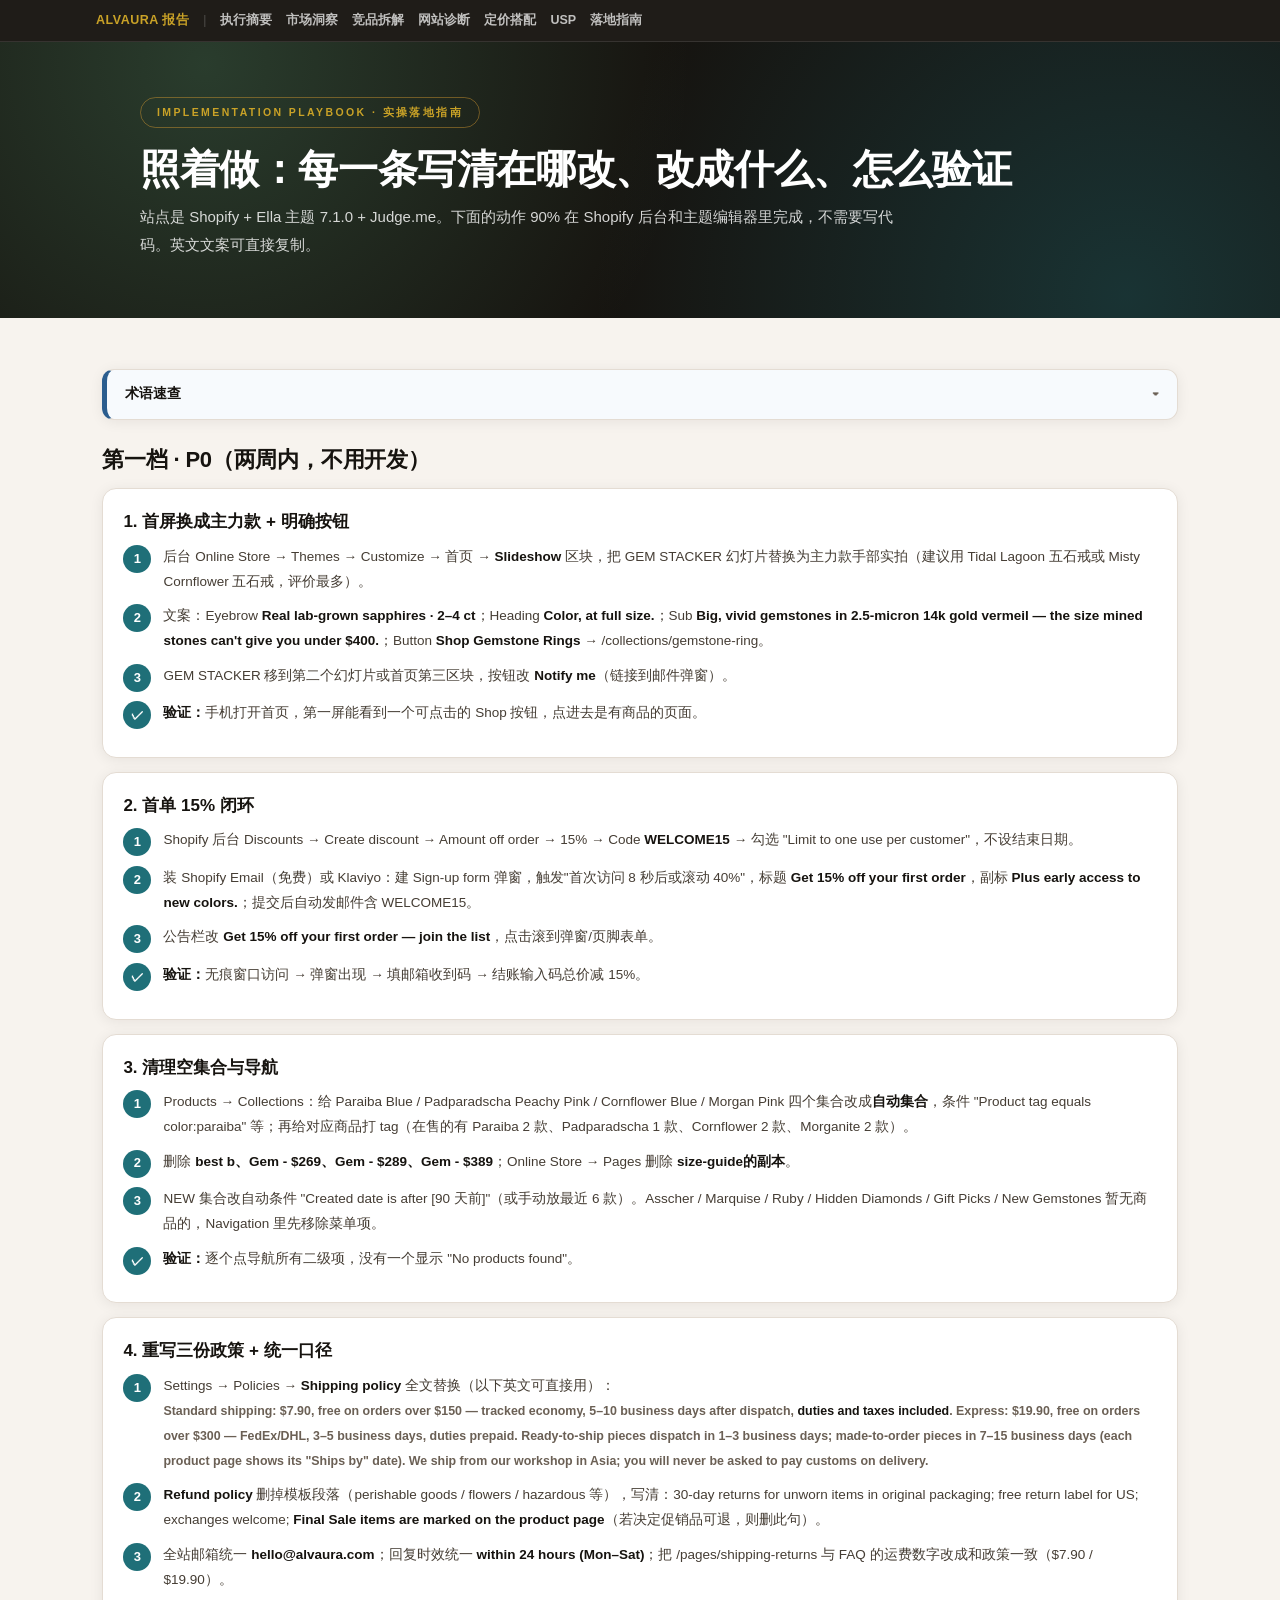
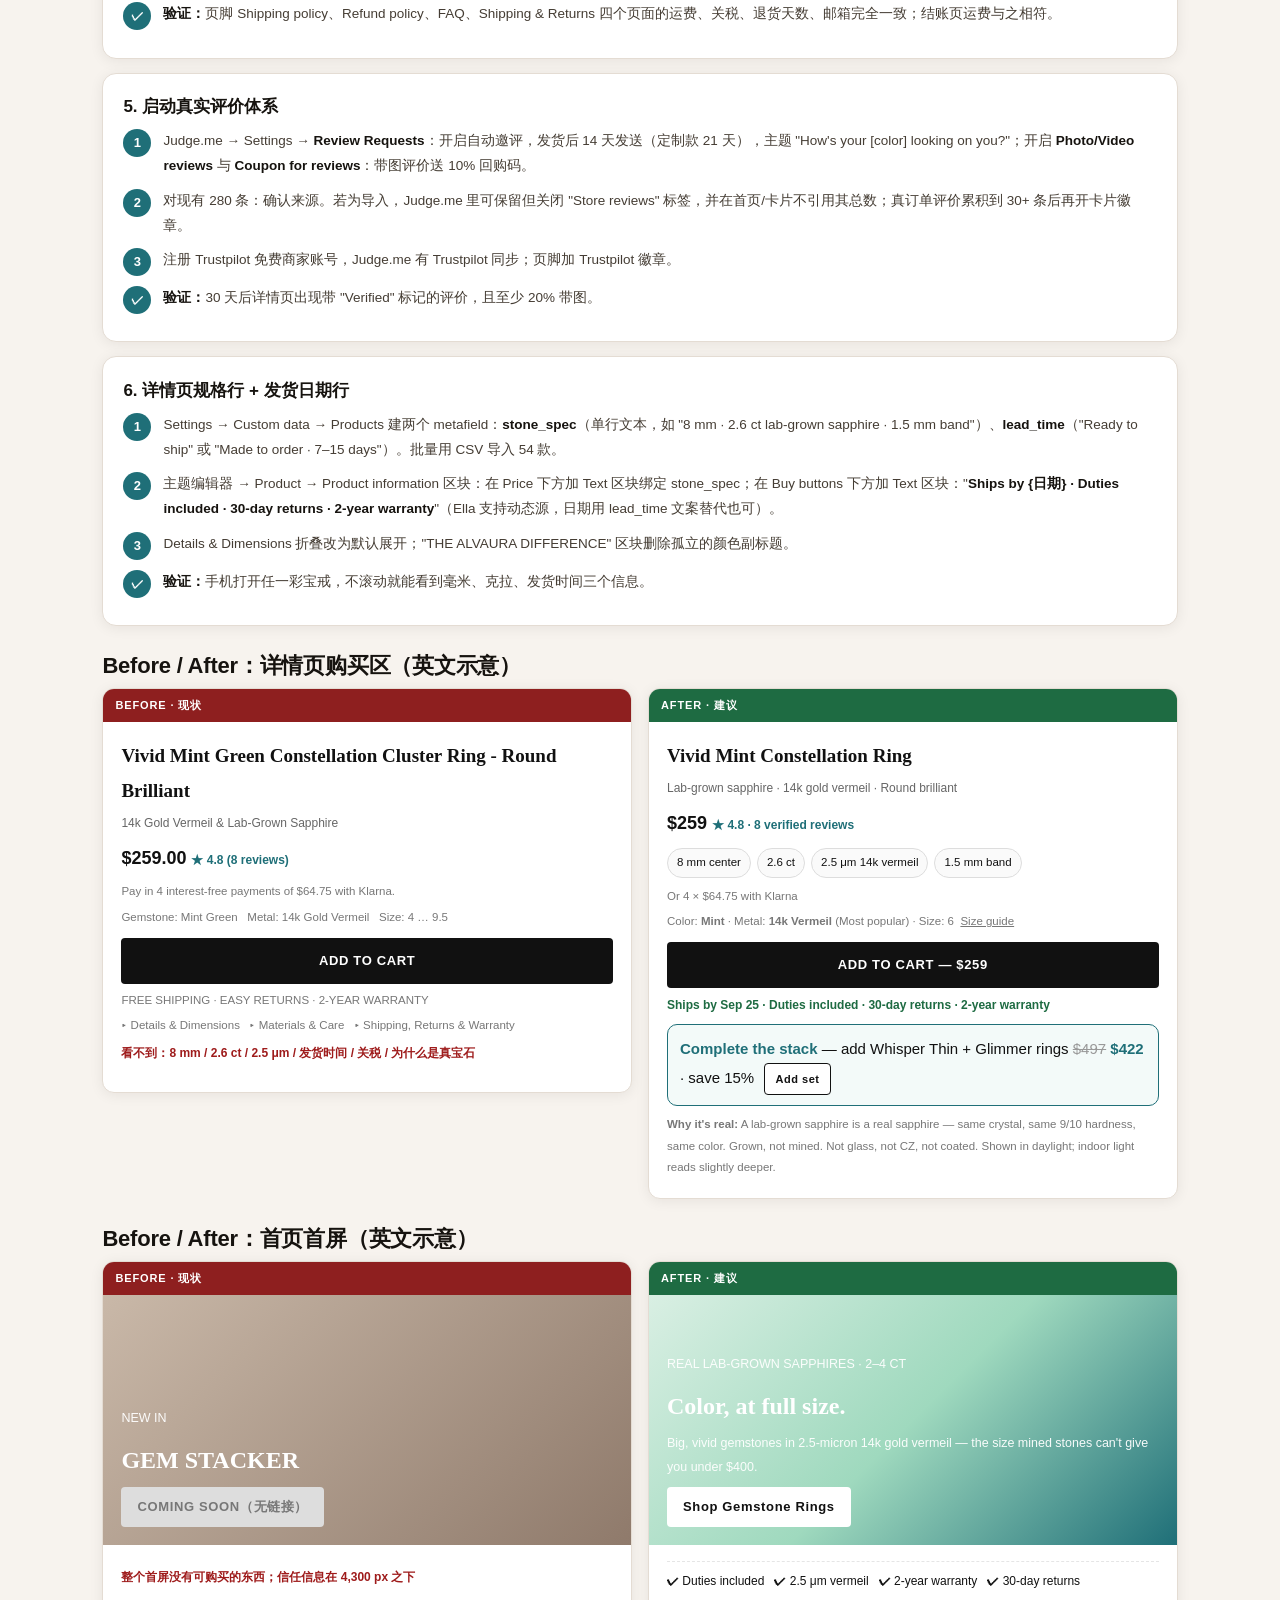
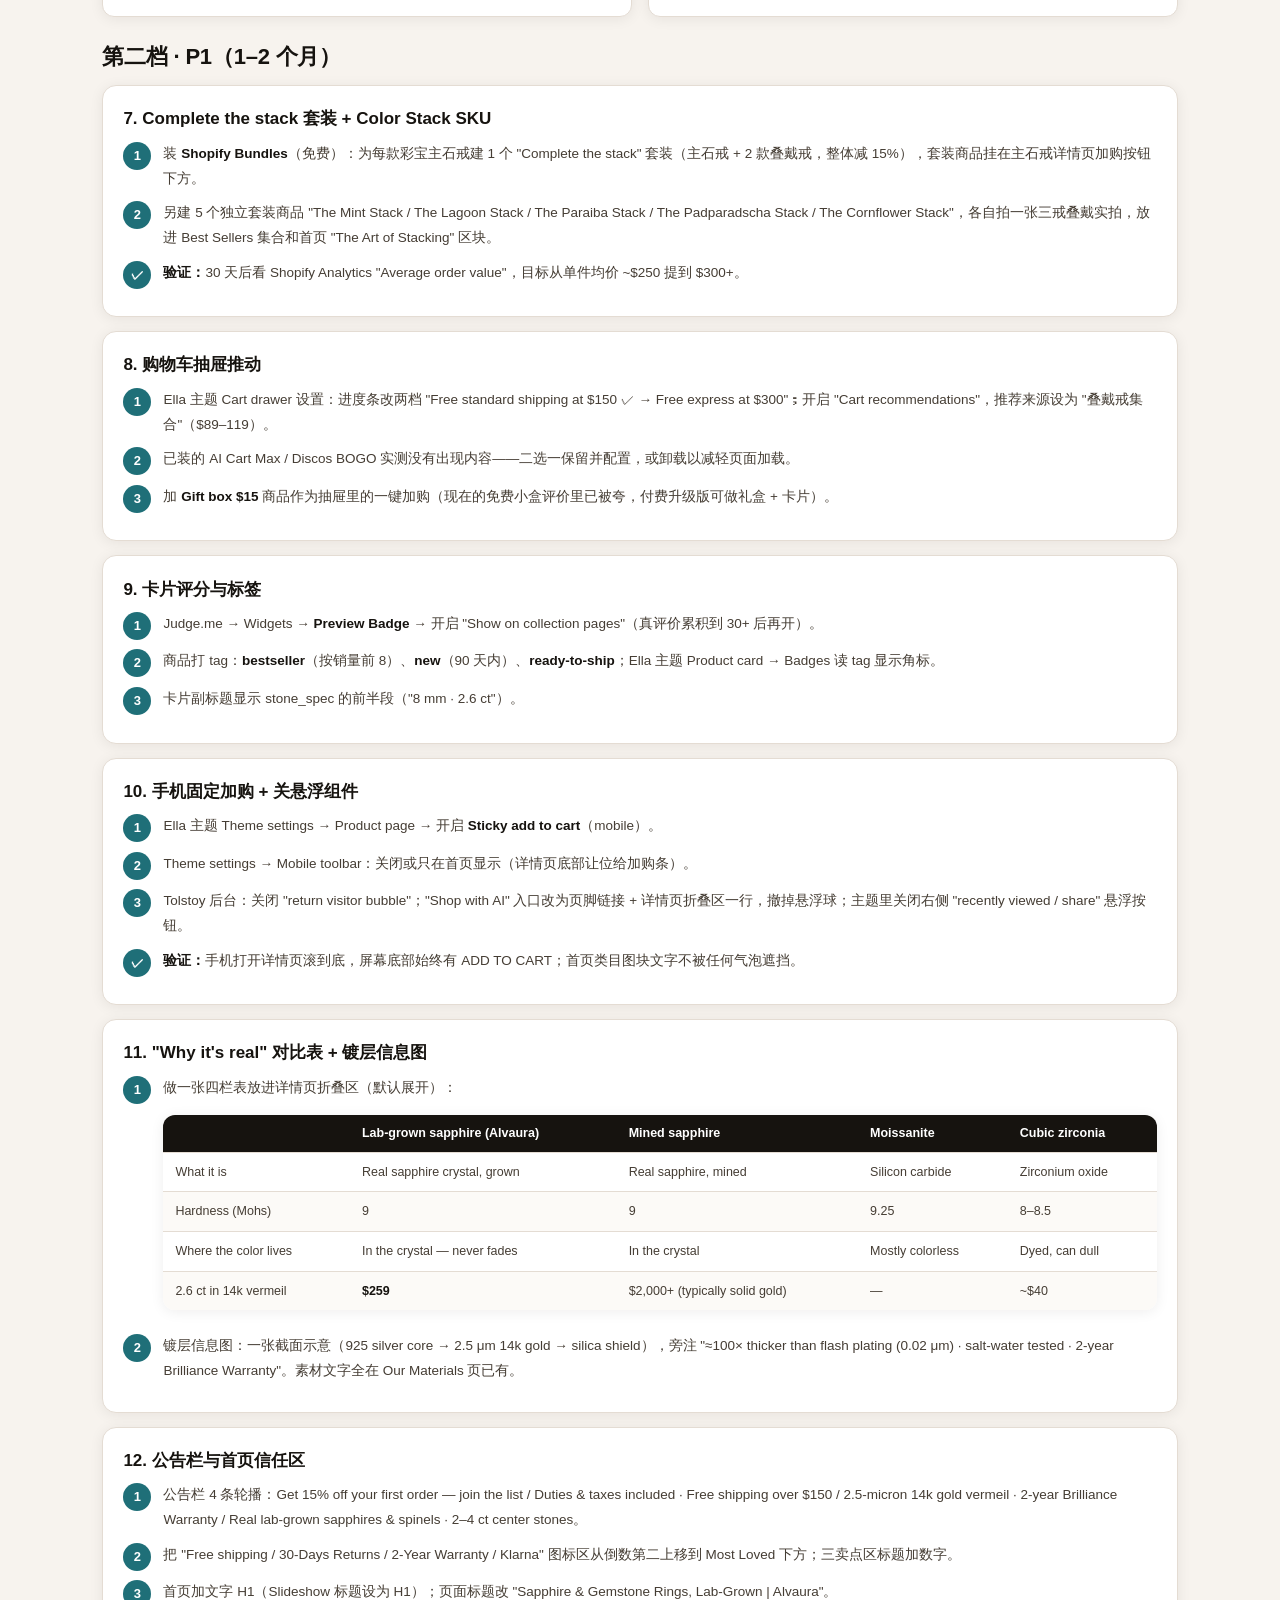
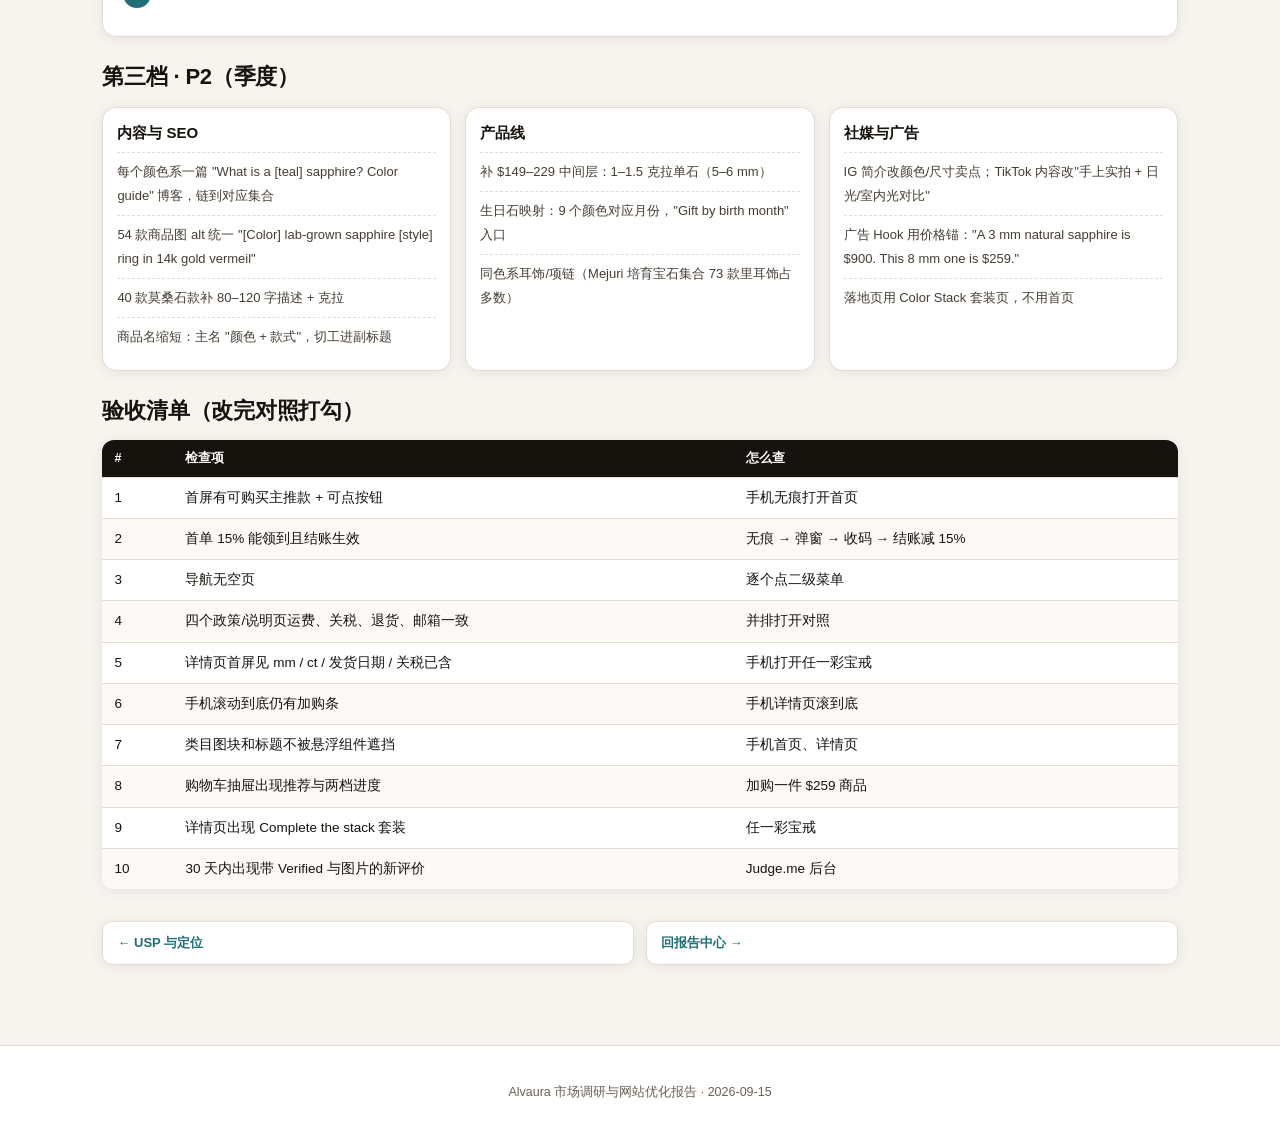
==== action-plan.html @ 52f3c5ad "Alvaura 市场调研与网站优化报告站 v1 8 页：报告中心 / 执行摘要 / 市场洞察 / 竞品拆解 / 网站诊断 / 定价搭配 / USP / 落地指南  Co-Authored-By: Cl" ====
<!DOCTYPE html>
<html lang="zh-CN">
<head>
<meta charset="UTF-8">
<meta name="viewport" content="width=device-width, initial-scale=1.0">
<title>实操落地指南 · Alvaura</title>
<link rel="stylesheet" href="assets/site.css">
<link rel="stylesheet" href="assets/alvaura.css">
</head>
<body>
<div class="topbar"><div class="topbar-in">
  <a class="home" href="index.html">ALVAURA 报告</a><span class="sep">|</span>
  <a href="summary.html">执行摘要</a><a href="market.html">市场洞察</a><a href="competitors.html">竞品拆解</a><a href="site-audit.html">网站诊断</a><a href="pricing.html">定价搭配</a><a href="usp.html">USP</a><a href="action-plan.html">落地指南</a>
</div></div>

<div class="hero">
  <div class="hero-in">
    <div class="eyebrow">Implementation Playbook · 实操落地指南</div>
    <h1>照着做：每一条写清在哪改、改成什么、怎么验证</h1>
    <p class="sub">站点是 Shopify + Ella 主题 7.1.0 + Judge.me。下面的动作 90% 在 Shopify 后台和主题编辑器里完成，不需要写代码。英文文案可直接复制。</p>
  </div>
</div>

<div class="wrap">

<details class="termbox">
  <summary>术语速查</summary>
  <div class="tb-in"><dl>
    <dt>主题编辑器</dt><dd>Shopify 后台 Online Store → Themes → Customize，拖拽区块改首页/详情页的地方。</dd>
    <dt>Metafield</dt><dd>Shopify 给商品加自定义字段（如"克拉数"），主题可以读出来显示。</dd>
    <dt>Tag</dt><dd>商品标签，用来自动归集合和显示卡片角标。</dd>
    <dt>Shopify Bundles</dt><dd>Shopify 官方免费套装应用。</dd>
    <dt>Klaviyo / Shopify Email</dt><dd>邮件营销工具，都有免费档；弹窗收邮箱 + 自动发欢迎码。</dd>
    <dt>Judge.me</dt><dd>Alvaura 已装的评价插件，支持自动邀评邮件和带图评价奖励。</dd>
  </dl></div>
</details>

<h2>第一档 · P0（两周内，不用开发）</h2>

<div class="finding">
  <h3>1. 首屏换成主力款 + 明确按钮</h3>
  <div class="step"><div class="no">1</div><div class="bd">后台 Online Store → Themes → Customize → 首页 → <b>Slideshow</b> 区块，把 GEM STACKER 幻灯片替换为主力款手部实拍（建议用 Tidal Lagoon 五石戒或 Misty Cornflower 五石戒，评价最多）。</div></div>
  <div class="step"><div class="no">2</div><div class="bd">文案：Eyebrow <b>Real lab-grown sapphires · 2–4 ct</b>；Heading <b>Color, at full size.</b>；Sub <b>Big, vivid gemstones in 2.5-micron 14k gold vermeil — the size mined stones can't give you under $400.</b>；Button <b>Shop Gemstone Rings</b> → /collections/gemstone-ring。</div></div>
  <div class="step"><div class="no">3</div><div class="bd">GEM STACKER 移到第二个幻灯片或首页第三区块，按钮改 <b>Notify me</b>（链接到邮件弹窗）。</div></div>
  <div class="step"><div class="no">✓</div><div class="bd"><b>验证：</b>手机打开首页，第一屏能看到一个可点击的 Shop 按钮，点进去是有商品的页面。</div></div>
</div>

<div class="finding">
  <h3>2. 首单 15% 闭环</h3>
  <div class="step"><div class="no">1</div><div class="bd">Shopify 后台 Discounts → Create discount → Amount off order → 15% → Code <b>WELCOME15</b> → 勾选 "Limit to one use per customer"，不设结束日期。</div></div>
  <div class="step"><div class="no">2</div><div class="bd">装 Shopify Email（免费）或 Klaviyo：建 Sign-up form 弹窗，触发"首次访问 8 秒后或滚动 40%"，标题 <b>Get 15% off your first order</b>，副标 <b>Plus early access to new colors.</b>；提交后自动发邮件含 WELCOME15。</div></div>
  <div class="step"><div class="no">3</div><div class="bd">公告栏改 <b>Get 15% off your first order — join the list</b>，点击滚到弹窗/页脚表单。</div></div>
  <div class="step"><div class="no">✓</div><div class="bd"><b>验证：</b>无痕窗口访问 → 弹窗出现 → 填邮箱收到码 → 结账输入码总价减 15%。</div></div>
</div>

<div class="finding">
  <h3>3. 清理空集合与导航</h3>
  <div class="step"><div class="no">1</div><div class="bd">Products → Collections：给 Paraiba Blue / Padparadscha Peachy Pink / Cornflower Blue / Morgan Pink 四个集合改成<b>自动集合</b>，条件 "Product tag equals color:paraiba" 等；再给对应商品打 tag（在售的有 Paraiba 2 款、Padparadscha 1 款、Cornflower 2 款、Morganite 2 款）。</div></div>
  <div class="step"><div class="no">2</div><div class="bd">删除 <b>best b、Gem - $269、Gem - $289、Gem - $389</b>；Online Store → Pages 删除 <b>size-guide的副本</b>。</div></div>
  <div class="step"><div class="no">3</div><div class="bd">NEW 集合改自动条件 "Created date is after [90 天前]"（或手动放最近 6 款）。Asscher / Marquise / Ruby / Hidden Diamonds / Gift Picks / New Gemstones 暂无商品的，Navigation 里先移除菜单项。</div></div>
  <div class="step"><div class="no">✓</div><div class="bd"><b>验证：</b>逐个点导航所有二级项，没有一个显示 "No products found"。</div></div>
</div>

<div class="finding">
  <h3>4. 重写三份政策 + 统一口径</h3>
  <div class="step"><div class="no">1</div><div class="bd">Settings → Policies → <b>Shipping policy</b> 全文替换（以下英文可直接用）：<br><span class="zhu">Standard shipping: $7.90, free on orders over $150 — tracked economy, 5–10 business days after dispatch, <b>duties and taxes included</b>. Express: $19.90, free on orders over $300 — FedEx/DHL, 3–5 business days, duties prepaid. Ready-to-ship pieces dispatch in 1–3 business days; made-to-order pieces in 7–15 business days (each product page shows its "Ships by" date). We ship from our workshop in Asia; you will never be asked to pay customs on delivery.</span></div></div>
  <div class="step"><div class="no">2</div><div class="bd"><b>Refund policy</b> 删掉模板段落（perishable goods / flowers / hazardous 等），写清：30-day returns for unworn items in original packaging; free return label for US; exchanges welcome; <b>Final Sale items are marked on the product page</b>（若决定促销品可退，则删此句）。</div></div>
  <div class="step"><div class="no">3</div><div class="bd">全站邮箱统一 <b>hello@alvaura.com</b>；回复时效统一 <b>within 24 hours (Mon–Sat)</b>；把 /pages/shipping-returns 与 FAQ 的运费数字改成和政策一致（$7.90 / $19.90）。</div></div>
  <div class="step"><div class="no">✓</div><div class="bd"><b>验证：</b>页脚 Shipping policy、Refund policy、FAQ、Shipping & Returns 四个页面的运费、关税、退货天数、邮箱完全一致；结账页运费与之相符。</div></div>
</div>

<div class="finding">
  <h3>5. 启动真实评价体系</h3>
  <div class="step"><div class="no">1</div><div class="bd">Judge.me → Settings → <b>Review Requests</b>：开启自动邀评，发货后 14 天发送（定制款 21 天），主题 "How's your [color] looking on you?"；开启 <b>Photo/Video reviews</b> 与 <b>Coupon for reviews</b>：带图评价送 10% 回购码。</div></div>
  <div class="step"><div class="no">2</div><div class="bd">对现有 280 条：确认来源。若为导入，Judge.me 里可保留但关闭 "Store reviews" 标签，并在首页/卡片不引用其总数；真订单评价累积到 30+ 条后再开卡片徽章。</div></div>
  <div class="step"><div class="no">3</div><div class="bd">注册 Trustpilot 免费商家账号，Judge.me 有 Trustpilot 同步；页脚加 Trustpilot 徽章。</div></div>
  <div class="step"><div class="no">✓</div><div class="bd"><b>验证：</b>30 天后详情页出现带 "Verified" 标记的评价，且至少 20% 带图。</div></div>
</div>

<div class="finding">
  <h3>6. 详情页规格行 + 发货日期行</h3>
  <div class="step"><div class="no">1</div><div class="bd">Settings → Custom data → Products 建两个 metafield：<b>stone_spec</b>（单行文本，如 "8 mm · 2.6 ct lab-grown sapphire · 1.5 mm band"）、<b>lead_time</b>（"Ready to ship" 或 "Made to order · 7–15 days"）。批量用 CSV 导入 54 款。</div></div>
  <div class="step"><div class="no">2</div><div class="bd">主题编辑器 → Product → Product information 区块：在 Price 下方加 Text 区块绑定 stone_spec；在 Buy buttons 下方加 Text 区块："<b>Ships by {日期} · Duties included · 30-day returns · 2-year warranty</b>"（Ella 支持动态源，日期用 lead_time 文案替代也可）。</div></div>
  <div class="step"><div class="no">3</div><div class="bd">Details & Dimensions 折叠改为默认展开；"THE ALVAURA DIFFERENCE" 区块删除孤立的颜色副标题。</div></div>
  <div class="step"><div class="no">✓</div><div class="bd"><b>验证：</b>手机打开任一彩宝戒，不滚动就能看到毫米、克拉、发货时间三个信息。</div></div>
</div>

<h2>Before / After：详情页购买区（英文示意）</h2>
<div class="two">
  <div class="mock before"><div class="mk-lbl">Before · 现状</div><div class="mk-body">
    <h4>Vivid Mint Green Constellation Cluster Ring - Round Brilliant</h4>
    <p class="sub">14k Gold Vermeil &amp; Lab-Grown Sapphire</p>
    <div class="price">$259.00 <span style="font-size:12px;color:#1F6F78">★ 4.8 (8 reviews)</span></div>
    <p class="note">Pay in 4 interest-free payments of $64.75 with Klarna.</p>
    <p class="note">Gemstone: Mint Green &nbsp; Metal: 14k Gold Vermeil &nbsp; Size: 4 … 9.5</p>
    <span class="btn">ADD TO CART</span>
    <p class="note">FREE SHIPPING · EASY RETURNS · 2-YEAR WARRANTY</p>
    <p class="note">▸ Details &amp; Dimensions &nbsp; ▸ Materials &amp; Care &nbsp; ▸ Shipping, Returns &amp; Warranty</p>
    <p class="bad">看不到：8 mm / 2.6 ct / 2.5 μm / 发货时间 / 关税 / 为什么是真宝石</p>
  </div></div>
  <div class="mock after"><div class="mk-lbl">After · 建议</div><div class="mk-body">
    <h4>Vivid Mint Constellation Ring</h4>
    <p class="sub">Lab-grown sapphire · 14k gold vermeil · Round brilliant</p>
    <div class="price">$259 <span style="font-size:12px;color:#1F6F78">★ 4.8 · 8 verified reviews</span></div>
    <div class="spec"><span>8 mm center</span><span>2.6 ct</span><span>2.5 μm 14k vermeil</span><span>1.5 mm band</span></div>
    <p class="note">Or 4 × $64.75 with Klarna</p>
    <p class="note">Color: <b>Mint</b> · Metal: <b>14k Vermeil</b> (Most popular) · Size: 6 &nbsp;<u>Size guide</u></p>
    <span class="btn">ADD TO CART — $259</span>
    <p class="ship">Ships by Sep 25 · Duties included · 30-day returns · 2-year warranty</p>
    <div class="bundle"><b>Complete the stack</b> — add Whisper Thin + Glimmer rings <span class="kill">$497</span> <b>$422</b> · save 15% <span class="btn ghost" style="display:inline-block;padding:5px 10px;margin:0 0 0 6px;font-size:11px">Add set</span></div>
    <p class="note"><b>Why it's real:</b> A lab-grown sapphire is a real sapphire — same crystal, same 9/10 hardness, same color. Grown, not mined. Not glass, not CZ, not coated. Shown in daylight; indoor light reads slightly deeper.</p>
  </div></div>
</div>

<h2>Before / After：首页首屏（英文示意）</h2>
<div class="two">
  <div class="mock before"><div class="mk-lbl">Before · 现状</div>
    <div class="hero-mock" style="background:linear-gradient(135deg,#c9b8a8,#8f7a6b)"><div class="hm-in"><p>NEW IN</p><h4>GEM STACKER</h4><span class="btn" style="background:#ddd;color:#777">COMING SOON（无链接）</span></div></div>
    <div class="mk-body"><p class="bad">整个首屏没有可购买的东西；信任信息在 4,300 px 之下</p></div>
  </div>
  <div class="mock after"><div class="mk-lbl">After · 建议</div>
    <div class="hero-mock"><div class="hm-in"><p>REAL LAB-GROWN SAPPHIRES · 2–4 CT</p><h4>Color, at full size.</h4><p>Big, vivid gemstones in 2.5-micron 14k gold vermeil — the size mined stones can't give you under $400.</p><span class="btn">Shop Gemstone Rings</span></div></div>
    <div class="mk-body"><div class="row"><span>✔ Duties included</span><span>✔ 2.5 μm vermeil</span><span>✔ 2-year warranty</span><span>✔ 30-day returns</span></div></div>
  </div>
</div>

<h2>第二档 · P1（1–2 个月）</h2>

<div class="finding">
  <h3>7. Complete the stack 套装 + Color Stack SKU</h3>
  <div class="step"><div class="no">1</div><div class="bd">装 <b>Shopify Bundles</b>（免费）：为每款彩宝主石戒建 1 个 "Complete the stack" 套装（主石戒 + 2 款叠戴戒，整体减 15%），套装商品挂在主石戒详情页加购按钮下方。</div></div>
  <div class="step"><div class="no">2</div><div class="bd">另建 5 个独立套装商品 "The Mint Stack / The Lagoon Stack / The Paraiba Stack / The Padparadscha Stack / The Cornflower Stack"，各自拍一张三戒叠戴实拍，放进 Best Sellers 集合和首页 "The Art of Stacking" 区块。</div></div>
  <div class="step"><div class="no">✓</div><div class="bd"><b>验证：</b>30 天后看 Shopify Analytics "Average order value"，目标从单件均价 ~$250 提到 $300+。</div></div>
</div>

<div class="finding">
  <h3>8. 购物车抽屉推动</h3>
  <div class="step"><div class="no">1</div><div class="bd">Ella 主题 Cart drawer 设置：进度条改两档 "Free standard shipping at $150 ✓ → Free express at $300"；开启 "Cart recommendations"，推荐来源设为 "叠戴戒集合"（$89–119）。</div></div>
  <div class="step"><div class="no">2</div><div class="bd">已装的 AI Cart Max / Discos BOGO 实测没有出现内容——二选一保留并配置，或卸载以减轻页面加载。</div></div>
  <div class="step"><div class="no">3</div><div class="bd">加 <b>Gift box $15</b> 商品作为抽屉里的一键加购（现在的免费小盒评价里已被夸，付费升级版可做礼盒 + 卡片）。</div></div>
</div>

<div class="finding">
  <h3>9. 卡片评分与标签</h3>
  <div class="step"><div class="no">1</div><div class="bd">Judge.me → Widgets → <b>Preview Badge</b> → 开启 "Show on collection pages"（真评价累积到 30+ 后再开）。</div></div>
  <div class="step"><div class="no">2</div><div class="bd">商品打 tag：<b>bestseller</b>（按销量前 8）、<b>new</b>（90 天内）、<b>ready-to-ship</b>；Ella 主题 Product card → Badges 读 tag 显示角标。</div></div>
  <div class="step"><div class="no">3</div><div class="bd">卡片副标题显示 stone_spec 的前半段（"8 mm · 2.6 ct"）。</div></div>
</div>

<div class="finding">
  <h3>10. 手机固定加购 + 关悬浮组件</h3>
  <div class="step"><div class="no">1</div><div class="bd">Ella 主题 Theme settings → Product page → 开启 <b>Sticky add to cart</b>（mobile）。</div></div>
  <div class="step"><div class="no">2</div><div class="bd">Theme settings → Mobile toolbar：关闭或只在首页显示（详情页底部让位给加购条）。</div></div>
  <div class="step"><div class="no">3</div><div class="bd">Tolstoy 后台：关闭 "return visitor bubble"；"Shop with AI" 入口改为页脚链接 + 详情页折叠区一行，撤掉悬浮球；主题里关闭右侧 "recently viewed / share" 悬浮按钮。</div></div>
  <div class="step"><div class="no">✓</div><div class="bd"><b>验证：</b>手机打开详情页滚到底，屏幕底部始终有 ADD TO CART；首页类目图块文字不被任何气泡遮挡。</div></div>
</div>

<div class="finding">
  <h3>11. "Why it's real" 对比表 + 镀层信息图</h3>
  <div class="step"><div class="no">1</div><div class="bd">做一张四栏表放进详情页折叠区（默认展开）：<br>
  <table style="font-size:12.5px"><thead><tr><th></th><th>Lab-grown sapphire (Alvaura)</th><th>Mined sapphire</th><th>Moissanite</th><th>Cubic zirconia</th></tr></thead><tbody>
  <tr><td>What it is</td><td>Real sapphire crystal, grown</td><td>Real sapphire, mined</td><td>Silicon carbide</td><td>Zirconium oxide</td></tr>
  <tr><td>Hardness (Mohs)</td><td>9</td><td>9</td><td>9.25</td><td>8–8.5</td></tr>
  <tr><td>Where the color lives</td><td>In the crystal — never fades</td><td>In the crystal</td><td>Mostly colorless</td><td>Dyed, can dull</td></tr>
  <tr><td>2.6 ct in 14k vermeil</td><td><b>$259</b></td><td>$2,000+ (typically solid gold)</td><td>—</td><td>~$40</td></tr>
  </tbody></table></div></div>
  <div class="step"><div class="no">2</div><div class="bd">镀层信息图：一张截面示意（925 silver core → 2.5 μm 14k gold → silica shield），旁注 "≈100× thicker than flash plating (0.02 μm) · salt-water tested · 2-year Brilliance Warranty"。素材文字全在 Our Materials 页已有。</div></div>
</div>

<div class="finding">
  <h3>12. 公告栏与首页信任区</h3>
  <div class="step"><div class="no">1</div><div class="bd">公告栏 4 条轮播：Get 15% off your first order — join the list / Duties & taxes included · Free shipping over $150 / 2.5-micron 14k gold vermeil · 2-year Brilliance Warranty / Real lab-grown sapphires & spinels · 2–4 ct center stones。</div></div>
  <div class="step"><div class="no">2</div><div class="bd">把 "Free shipping / 30-Days Returns / 2-Year Warranty / Klarna" 图标区从倒数第二上移到 Most Loved 下方；三卖点区标题加数字。</div></div>
  <div class="step"><div class="no">3</div><div class="bd">首页加文字 H1（Slideshow 标题设为 H1）；页面标题改 "Sapphire & Gemstone Rings, Lab-Grown | Alvaura"。</div></div>
</div>

<h2>第三档 · P2（季度）</h2>
<div class="kanban">
  <div class="col"><h3>内容与 SEO</h3>
    <div class="it">每个颜色系一篇 "What is a [teal] sapphire? Color guide" 博客，链到对应集合</div>
    <div class="it">54 款商品图 alt 统一 "[Color] lab-grown sapphire [style] ring in 14k gold vermeil"</div>
    <div class="it">40 款莫桑石款补 80–120 字描述 + 克拉</div>
    <div class="it">商品名缩短：主名 "颜色 + 款式"，切工进副标题</div>
  </div>
  <div class="col"><h3>产品线</h3>
    <div class="it">补 $149–229 中间层：1–1.5 克拉单石（5–6 mm）</div>
    <div class="it">生日石映射：9 个颜色对应月份，"Gift by birth month" 入口</div>
    <div class="it">同色系耳饰/项链（Mejuri 培育宝石集合 73 款里耳饰占多数）</div>
  </div>
  <div class="col"><h3>社媒与广告</h3>
    <div class="it">IG 简介改颜色/尺寸卖点；TikTok 内容改"手上实拍 + 日光/室内光对比"</div>
    <div class="it">广告 Hook 用价格锚："A 3 mm natural sapphire is $900. This 8 mm one is $259."</div>
    <div class="it">落地页用 Color Stack 套装页，不用首页</div>
  </div>
</div>

<h2>验收清单（改完对照打勾）</h2>
<table>
  <thead><tr><th>#</th><th>检查项</th><th>怎么查</th></tr></thead>
  <tbody>
    <tr><td>1</td><td>首屏有可购买主推款 + 可点按钮</td><td>手机无痕打开首页</td></tr>
    <tr><td>2</td><td>首单 15% 能领到且结账生效</td><td>无痕 → 弹窗 → 收码 → 结账减 15%</td></tr>
    <tr><td>3</td><td>导航无空页</td><td>逐个点二级菜单</td></tr>
    <tr><td>4</td><td>四个政策/说明页运费、关税、退货、邮箱一致</td><td>并排打开对照</td></tr>
    <tr><td>5</td><td>详情页首屏见 mm / ct / 发货日期 / 关税已含</td><td>手机打开任一彩宝戒</td></tr>
    <tr><td>6</td><td>手机滚动到底仍有加购条</td><td>手机详情页滚到底</td></tr>
    <tr><td>7</td><td>类目图块和标题不被悬浮组件遮挡</td><td>手机首页、详情页</td></tr>
    <tr><td>8</td><td>购物车抽屉出现推荐与两档进度</td><td>加购一件 $259 商品</td></tr>
    <tr><td>9</td><td>详情页出现 Complete the stack 套装</td><td>任一彩宝戒</td></tr>
    <tr><td>10</td><td>30 天内出现带 Verified 与图片的新评价</td><td>Judge.me 后台</td></tr>
  </tbody>
</table>

<div class="pagenav"><a href="usp.html">← USP 与定位</a><a href="index.html">回报告中心 →</a></div>
</div>
<div class="foot">Alvaura 市场调研与网站优化报告 · 2026-09-15</div>
<script src="assets/site.js"></script>
</body>
</html>
---- assets/site.css ----
/* AroundFire 调研报告站 · 设计令牌派生自 aroundfire.co 实测取色
   CTA rgb(188,43,43)=#BC2B2B / hover rgb(172,32,32)=#AC2020 / 标题字体 Poppins */
:root{
  --red:#BC2B2B; --red-dk:#8E1F1F; --red-hv:#AC2020;
  --ember:#E0A030; --ember-dk:#A8720F;
  --green:#2E7D52; --blue:#2B5D8E; --plum:#6B4A7A;
  --ink:#16130F; --ink2:#453D34; --ink3:#6B6055;
  --paper:#FFFFFF; --sand:#F7F3EE; --sand2:#EFE8DF; --line:#E4DCD3;
  --sh:0 2px 14px rgba(22,19,15,.07);
  --shh:0 12px 38px rgba(22,19,15,.16);
  --r:16px;
  --font:'Poppins','Segoe UI',-apple-system,BlinkMacSystemFont,'PingFang SC','Hiragino Sans GB','Microsoft YaHei',sans-serif;
}
*{margin:0;padding:0;box-sizing:border-box}
html{scroll-behavior:smooth;-webkit-text-size-adjust:100%}
body{font-family:var(--font);font-size:15px;line-height:1.85;color:var(--ink);background:var(--sand);-webkit-font-smoothing:antialiased;overflow-x:hidden}
img{max-width:100%;display:block}
a{color:var(--red)}

/* ---------- 顶栏 ---------- */
.topbar{position:sticky;top:0;z-index:50;background:rgba(22,19,15,.96);backdrop-filter:blur(8px);border-bottom:1px solid rgba(255,255,255,.1)}
.topbar-in{max-width:1120px;margin:0 auto;padding:9px 16px;display:flex;align-items:center;gap:14px;flex-wrap:wrap}
.topbar a{color:rgba(255,255,255,.72);text-decoration:none;font-size:12.5px;font-weight:600;white-space:nowrap}
.topbar a:hover{color:#fff}
.topbar a.home{color:var(--ember);font-weight:800;letter-spacing:.04em}
.topbar .sep{color:rgba(255,255,255,.22);font-size:12px}

/* ---------- Hero ---------- */
.hero{background:#16130F;color:#fff;padding:3.4rem 1.4rem 3rem;position:relative;overflow:hidden}
.hero::after{content:"";position:absolute;inset:0;background:
  radial-gradient(circle at 16% 8%,rgba(224,160,48,.24),transparent 44%),
  radial-gradient(circle at 88% 92%,rgba(188,43,43,.28),transparent 46%)}
.hero-in{position:relative;z-index:2;max-width:1000px;margin:0 auto}
.hero.center{text-align:center}
.eyebrow{display:inline-block;font-size:10.5px;font-weight:800;letter-spacing:2.4px;color:var(--ember);border:1.5px solid rgba(224,160,48,.42);padding:5px 16px;border-radius:99px;margin-bottom:1.1rem;text-transform:uppercase}
.hero h1{font-size:clamp(25px,4.6vw,40px);font-weight:800;line-height:1.2;margin-bottom:.6rem;letter-spacing:-.01em}
.hero .sub{color:rgba(255,255,255,.82);font-size:15px;max-width:760px}
.hero.center .sub{margin:0 auto}
.hero .fine{color:rgba(255,255,255,.5);font-size:12.5px;margin-top:.5rem;max-width:820px}
.hero.center .fine{margin-left:auto;margin-right:auto}
.meta{margin-top:1.3rem;display:flex;gap:9px;flex-wrap:wrap}
.hero.center .meta{justify-content:center}
.meta span{font-size:11.5px;font-weight:600;background:rgba(255,255,255,.09);border:1px solid rgba(255,255,255,.18);padding:5px 13px;border-radius:99px;color:rgba(255,255,255,.86)}

/* ---------- 布局 ---------- */
.wrap{max-width:1120px;margin:0 auto;padding:2.2rem 1.4rem 4rem}
.wrap.narrow{max-width:900px}
section{margin-bottom:2.6rem;scroll-margin-top:70px}
h2{font-size:clamp(19px,2.6vw,25px);font-weight:800;line-height:1.35;margin:0 0 .35rem;letter-spacing:-.01em}
h2 .num{color:var(--red);font-weight:800;margin-right:.4rem}
h3{font-size:17px;font-weight:800;margin:1.6rem 0 .5rem;line-height:1.45}
h4{font-size:14.5px;font-weight:800;margin:1.1rem 0 .35rem;color:var(--ink2)}
p{margin:.55rem 0}
.lead{color:var(--ink2);font-size:14.5px;margin-bottom:1rem}
ul,ol{margin:.5rem 0 .8rem 1.15rem}
li{margin:.28rem 0}
strong,b{font-weight:700}
code{font-family:ui-monospace,'SF Mono',Consolas,monospace;font-size:.88em;background:var(--sand2);padding:1px 6px;border-radius:5px;color:var(--ink2);word-break:break-word}
hr{border:0;border-top:1px solid var(--line);margin:2rem 0}
.sec-head{border-bottom:2px solid var(--line);padding-bottom:.55rem;margin-bottom:1.1rem}

/* ---------- 卡片 ---------- */
.card{background:var(--paper);border:1px solid var(--line);border-radius:var(--r);box-shadow:var(--sh);padding:20px 22px;margin:1rem 0}
.card>*:first-child{margin-top:0}
.card>*:last-child{margin-bottom:0}
.card h3{margin-top:0}
.cards{display:grid;grid-template-columns:repeat(auto-fit,minmax(280px,1fr));gap:16px;margin:1rem 0}
.cards.c2{grid-template-columns:repeat(auto-fit,minmax(330px,1fr))}
.cards.c4{grid-template-columns:repeat(auto-fit,minmax(215px,1fr))}
.cards .card{margin:0}

/* 首页入口 tile */
.tile{background:var(--paper);border:1px solid var(--line);border-radius:var(--r);box-shadow:var(--sh);padding:24px 22px 20px;text-decoration:none;color:var(--ink);display:block;transition:box-shadow .2s,transform .2s;position:relative}
.tile:hover{box-shadow:var(--shh);transform:translateY(-3px)}
.tile .ico{font-size:27px;line-height:1;margin-bottom:9px}
.tile h3{font-size:17px;font-weight:800;margin:0 0 5px}
.tile p{font-size:13px;color:var(--ink2);line-height:1.72;margin:0}
.tile .go{display:inline-block;margin-top:11px;font-size:12.5px;font-weight:800;color:var(--red)}
.tile .tag{position:absolute;top:18px;right:18px;font-size:10.5px;font-weight:800;padding:3px 9px;border-radius:99px;letter-spacing:.02em}

/* 标签色 */
.t-red{background:#FBE9E9;color:#9E1F1F}
.t-ember{background:#FDF2DF;color:#8A5D0B}
.t-green{background:#E6F4EC;color:#1F6741}
.t-blue{background:#E7F0F9;color:#22527D}
.t-plum{background:#F1EAF6;color:#5B3D6B}
.t-gray{background:var(--sand2);color:var(--ink3)}

/* ---------- 提示块 ---------- */
.callout{background:var(--paper);border:1px solid var(--line);border-left:5px solid var(--ember);border-radius:12px;padding:15px 19px;margin:1rem 0;box-shadow:var(--sh);font-size:14px;color:var(--ink2)}
.callout b,.callout strong{color:var(--ink)}
.callout>*:first-child{margin-top:0}
.callout>*:last-child{margin-bottom:0}
.callout.danger{border-left-color:var(--red);background:#FFF8F8}
.callout.ok{border-left-color:var(--green);background:#F6FBF8}
.callout.info{border-left-color:var(--blue);background:#F7FAFD}
.callout .ttl{display:block;font-weight:800;color:var(--ink);margin-bottom:.25rem;font-size:14px}

/* 口径声明块 —— 必须原样保留的数据边界 */
.disclaimer{background:#FCFAF7;border:1px dashed #C9BCAA;border-radius:12px;padding:14px 18px;margin:1rem 0;font-size:13px;color:var(--ink2);line-height:1.75}
.disclaimer .ttl{display:block;font-weight:800;color:var(--ink);font-size:12.5px;letter-spacing:.06em;text-transform:uppercase;margin-bottom:.4rem}
.disclaimer ul{margin:.3rem 0 .1rem 1.1rem}

/* ---------- 数据条 ---------- */
.stats{display:grid;grid-template-columns:repeat(auto-fit,minmax(150px,1fr));gap:12px;margin:1.1rem 0}
.stat{background:var(--paper);border:1px solid var(--line);border-radius:13px;padding:15px 16px;box-shadow:var(--sh)}
.stat .k{font-size:clamp(20px,3vw,26px);font-weight:800;line-height:1.15;color:var(--red);letter-spacing:-.01em}
.stat .k.g{color:var(--green)} .stat .k.e{color:var(--ember-dk)} .stat .k.i{color:var(--ink)} .stat .k.b{color:var(--blue)}
.stat .l{font-size:12px;color:var(--ink3);margin-top:4px;line-height:1.5}

/* ---------- 表格（窄屏自动堆叠成卡片，永不横滑） ---------- */
table{width:100%;border-collapse:collapse;font-size:13.5px;margin:.9rem 0;background:var(--paper);border-radius:12px;overflow:hidden;box-shadow:var(--sh)}
thead th{background:var(--ink);color:#fff;font-weight:700;text-align:left;padding:9px 12px;font-size:12.5px;line-height:1.5;vertical-align:bottom}
tbody td{padding:9px 12px;border-top:1px solid var(--line);vertical-align:top;line-height:1.65}
tbody tr:nth-child(even){background:#FCFAF7}
tbody th{padding:9px 12px;border-top:1px solid var(--line);text-align:left;font-weight:700;vertical-align:top}
td.num,th.num{text-align:right;font-variant-numeric:tabular-nums}
.tnote{font-size:12px;color:var(--ink3);margin:-.3rem 0 1rem;line-height:1.7}

@media (max-width:760px){
  table,thead,tbody,tr,td,th{display:block;width:100%}
  table{background:transparent;box-shadow:none;border-radius:0}
  thead{display:none}
  tbody tr{background:var(--paper)!important;border:1px solid var(--line);border-radius:12px;box-shadow:var(--sh);margin-bottom:11px;padding:5px 2px;overflow:hidden}
  tbody td,tbody th{border-top:1px solid var(--line);padding:8px 14px;text-align:left!important;display:flex;gap:12px;align-items:baseline}
  tbody tr>*:first-child{border-top:0;font-weight:700}
  tbody td::before,tbody th::before{content:attr(data-l);flex:0 0 38%;max-width:38%;font-size:11.5px;font-weight:700;color:var(--ink3);line-height:1.55}
  tbody td[data-l=""]::before,tbody th[data-l=""]::before{display:none}
}

/* ---------- 图片 / 证据 ---------- */
figure{margin:1.1rem 0;background:var(--paper);border:1px solid var(--line);border-radius:var(--r);overflow:hidden;box-shadow:var(--sh)}
figure img{width:100%}
figcaption{font-size:12.5px;color:var(--ink3);padding:10px 16px;line-height:1.7;border-top:1px solid var(--line);background:#FCFAF7}
figcaption b{color:var(--ink2)}
/* 超长截图 —— 容器内滚动，绝不撑爆卡片 */
.tall{max-height:520px;overflow-y:auto;overflow-x:hidden;background:var(--sand2)}
.tall.short{max-height:400px}
.tall img{width:100%}
.scrollhint{font-size:11px;font-weight:700;letter-spacing:.06em;color:var(--ink3);background:var(--sand2);padding:5px 16px;border-bottom:1px solid var(--line);text-transform:uppercase}
.figs{display:grid;grid-template-columns:repeat(auto-fit,minmax(270px,1fr));gap:16px;margin:1.1rem 0}
.figs figure{margin:0}
.figs.g3{grid-template-columns:repeat(auto-fit,minmax(215px,1fr))}

/* ---------- 引语 ---------- */
blockquote{border-left:4px solid var(--ember);background:#FFFCF6;padding:11px 17px;margin:.8rem 0;border-radius:0 10px 10px 0;font-size:13.5px;color:var(--ink2);line-height:1.75}
blockquote cite{display:block;font-style:normal;font-size:12px;color:var(--ink3);margin-top:5px}
.quotes{display:grid;grid-template-columns:repeat(auto-fit,minmax(300px,1fr));gap:13px;margin:1rem 0}
.quotes blockquote{margin:0}

/* ---------- Before/After 对比 ---------- */
.ba{background:var(--paper);border:1px solid var(--line);border-radius:var(--r);box-shadow:var(--sh);overflow:hidden;margin:1.2rem 0}
.ba-hd{padding:15px 20px 13px;border-bottom:1px solid var(--line)}
.ba-hd .n{display:inline-block;font-size:11px;font-weight:800;letter-spacing:.1em;color:#fff;background:var(--red);padding:2px 9px;border-radius:5px;margin-bottom:7px}
.ba-hd h3{margin:0;font-size:16.5px}
.ba-stage{position:relative;background:var(--sand2);user-select:none;touch-action:pan-y}
.ba-stage img{width:100%;display:block}
.ba-after{position:absolute;inset:0;overflow:hidden;width:50%;border-right:3px solid var(--ember)}
.ba-after img{width:auto;max-width:none;height:auto;display:block}
.ba-lbl{position:absolute;top:11px;font-size:10.5px;font-weight:800;letter-spacing:.11em;padding:4px 10px;border-radius:99px;color:#fff;z-index:3;pointer-events:none}
.ba-lbl.b{left:12px;background:rgba(22,19,15,.82)}
.ba-lbl.a{right:12px;background:var(--red)}
.ba-range{position:absolute;inset:0;width:100%;height:100%;opacity:0;cursor:ew-resize;z-index:4;margin:0}
.ba-grip{position:absolute;top:50%;transform:translate(-50%,-50%);width:38px;height:38px;border-radius:50%;background:var(--ember);border:3px solid #fff;box-shadow:0 3px 12px rgba(0,0,0,.3);z-index:3;pointer-events:none;display:flex;align-items:center;justify-content:center;color:#16130F;font-size:14px;font-weight:800}
.ba-tools{display:flex;gap:8px;padding:11px 20px;border-top:1px solid var(--line);background:#FCFAF7;flex-wrap:wrap;align-items:center}
.ba-tools button{font-family:inherit;font-size:12px;font-weight:700;border:1px solid var(--line);background:#fff;color:var(--ink2);padding:5px 13px;border-radius:99px;cursor:pointer}
.ba-tools button:hover{border-color:var(--red);color:var(--red)}
.ba-tools .hint{font-size:11.5px;color:var(--ink3)}
.ba-side{display:none;grid-template-columns:1fr 1fr;gap:1px;background:var(--line)}
.ba-side figure{margin:0;border:0;border-radius:0;box-shadow:none}
.ba.sbs .ba-stage{display:none}
.ba.sbs .ba-side{display:grid}
.ba-body{padding:16px 20px 18px}
.ba-body>*:first-child{margin-top:0}
.ba-body>*:last-child{margin-bottom:0}
@media (max-width:640px){.ba-side{grid-template-columns:1fr}}

/* ---------- 广告素材墙 ---------- */
.adwall{display:grid;grid-template-columns:repeat(auto-fill,minmax(212px,1fr));gap:15px;margin:1.1rem 0}
.adcard{background:var(--paper);border:1px solid var(--line);border-radius:13px;overflow:hidden;box-shadow:var(--sh);display:flex;flex-direction:column}
.adcard video,.adcard img{width:100%;aspect-ratio:4/5;object-fit:cover;background:#16130F;display:block}
.adcard .am{padding:9px 12px 11px;font-size:11.5px;color:var(--ink3);line-height:1.6;flex:1;display:flex;flex-direction:column}
.adcard .days{display:inline-block;font-size:10.5px;font-weight:800;color:#fff;background:var(--ink);padding:2px 8px;border-radius:5px;margin-bottom:5px;align-self:flex-start}
.adcard .days.long{background:var(--green)}
.adcard .days.new{background:var(--ember-dk)}
.adcard .tg{color:var(--ink2);font-size:11px;margin-top:3px}
.adcard .cp{margin-top:6px;font-size:11px;color:var(--ink3);max-height:78px;overflow-y:auto;border-top:1px dashed var(--line);padding-top:6px;line-height:1.6}
.adcard .lk{margin-top:7px;font-size:10.5px;font-weight:700}
.brandbar{display:flex;align-items:center;gap:11px;flex-wrap:wrap;background:var(--ink);color:#fff;border-radius:12px;padding:12px 18px;margin:1.8rem 0 .3rem}
.brandbar h3{margin:0;color:#fff;font-size:17px}
.brandbar .b{font-size:11.5px;background:rgba(255,255,255,.14);padding:3px 10px;border-radius:99px;color:rgba(255,255,255,.9);font-weight:600}
.brandbar .b.hi{background:var(--red)}

/* ---------- 杂项 ---------- */
.pill{display:inline-block;font-size:11px;font-weight:800;padding:2px 9px;border-radius:99px;margin-right:5px;white-space:nowrap}
.kv{display:grid;grid-template-columns:auto 1fr;gap:5px 14px;font-size:13.5px;margin:.7rem 0}
.kv dt{font-weight:700;color:var(--ink3)}
.prodgrid{display:grid;grid-template-columns:repeat(auto-fill,minmax(150px,1fr));gap:13px;margin:1rem 0}
.prod{background:var(--paper);border:1px solid var(--line);border-radius:12px;overflow:hidden;box-shadow:var(--sh)}
.prod img{width:100%;aspect-ratio:1/1;object-fit:contain;background:#fff;padding:8px}
.prod .pm{padding:8px 11px 11px;border-top:1px solid var(--line)}
.prod .pn{font-size:12px;font-weight:700;line-height:1.45}
.prod .pp{font-size:12px;color:var(--red);font-weight:800;margin-top:3px}
.prod .pw{font-size:11px;color:var(--ink3);margin-top:1px}
.foot{text-align:center;color:var(--ink3);font-size:12.5px;padding:2.2rem 1.2rem;border-top:1px solid var(--line);background:var(--paper);line-height:1.8}
.foot a{font-weight:700}
.toc{background:var(--paper);border:1px solid var(--line);border-radius:var(--r);padding:16px 20px;margin:0 0 1.8rem;box-shadow:var(--sh)}
.toc .ttl{font-size:11.5px;font-weight:800;letter-spacing:.1em;color:var(--ink3);text-transform:uppercase;margin-bottom:8px}
.toc ol{margin:0;columns:2;column-gap:26px;font-size:13.5px;list-style-position:inside}
.toc li{margin:.18rem 0;break-inside:avoid}
.toc a{color:var(--ink2);text-decoration:none;font-weight:600}
.toc a:hover{color:var(--red)}
@media (max-width:600px){.toc ol{columns:1}}
.pagenav{display:flex;justify-content:space-between;gap:12px;margin-top:2.4rem;flex-wrap:wrap}
.pagenav a{flex:1;min-width:210px;background:var(--paper);border:1px solid var(--line);border-radius:12px;padding:13px 17px;text-decoration:none;box-shadow:var(--sh)}
.pagenav a:hover{border-color:var(--red)}
.pagenav .d{font-size:11px;color:var(--ink3);font-weight:700;letter-spacing:.06em}
.pagenav .t{font-size:14.5px;font-weight:800;color:var(--ink);margin-top:2px}
.pagenav .nx{text-align:right}

/* ---------- 小白友好注释（术语速查 + 行内括注） ---------- */
/* 长术语首次出现用 <abbr title="人话解释">：虚线下划线提示可查，鼠标悬停出解释 */
abbr[title]{text-decoration:underline dotted var(--ember-dk);text-underline-offset:2px;-webkit-text-decoration:underline dotted var(--ember-dk);cursor:help}
/* 行内中文括注（可选包裹，视觉更弱，不喧宾夺主） */
.zhu{color:var(--ink3);font-weight:600;font-size:.94em}
/* 每页顶部可折叠「术语速查」小块 —— 复用 callout/disclaimer 观感，蓝色左条 */
details.termbox{background:#F7FAFD;border:1px solid var(--line);border-left:5px solid var(--blue);border-radius:12px;margin:1rem 0;box-shadow:var(--sh);overflow:hidden}
details.termbox>summary{cursor:pointer;padding:12px 18px;font-weight:800;color:var(--ink);font-size:13.5px;list-style:none;user-select:none}
details.termbox>summary::-webkit-details-marker{display:none}
details.termbox>summary::after{content:" ▾";color:var(--ink3);font-weight:800;float:right}
details.termbox[open]>summary::after{content:" ▴"}
details.termbox .tb-in{padding:0 18px 14px}
details.termbox dl{display:grid;grid-template-columns:auto 1fr;gap:5px 14px;margin:.2rem 0;font-size:13px}
details.termbox dt{font-weight:800;color:var(--blue);line-height:1.6}
details.termbox dd{margin:0;color:var(--ink2);line-height:1.65}
@media (max-width:560px){details.termbox dl{grid-template-columns:1fr;gap:1px 0}details.termbox dd{margin:0 0 .55rem}}
---- assets/alvaura.css ----
/* Alvaura 报告站 · 令牌覆盖：主色派生自 alvaura.com 实测（黑色 CTA、Playfair 标题、薄荷/湖蓝宝石色） */
:root{
  --red:#1F6F78; --red-dk:#154C52; --red-hv:#18595F;
  --ember:#C9A227; --ember-dk:#8F7014;
  --green:#2E7D52; --blue:#2B5D8E; --plum:#6B4A7A;
  --mint:#6FCF97; --lagoon:#1F6F78;
}
.hero::after{background:radial-gradient(circle at 16% 8%,rgba(111,207,151,.22),transparent 44%),radial-gradient(circle at 88% 92%,rgba(31,111,120,.35),transparent 46%)}
.hero h1{font-family:'Playfair Display',Georgia,'Songti SC',serif;font-weight:700}
h2{font-size:22px;font-weight:800;margin:1.6rem 0 .5rem;line-height:1.3}
h3{font-size:16.5px;font-weight:800;margin:1rem 0 .35rem}
p{margin:.35rem 0 .7rem}
ul,ol{margin:.3rem 0 .8rem 1.2rem}
li{margin:.2rem 0}
.sev{display:inline-block;font-size:11px;font-weight:800;padding:2px 9px;border-radius:99px;letter-spacing:.03em;margin-right:6px;vertical-align:middle}
.sev.p0{background:#FDE8E8;color:#9E1B1B;border:1px solid #F3B9B9}
.sev.p1{background:#FFF3DC;color:#8A5A00;border:1px solid #F1D48F}
.sev.p2{background:#E8F1FB;color:#1F4E82;border:1px solid #B9D3F0}
.sev.ok{background:#E6F5EC;color:#1E6B42;border:1px solid #A9DDBD}
.finding{background:var(--paper);border:1px solid var(--line);border-radius:14px;padding:18px 20px;margin:14px 0;box-shadow:var(--sh)}
.finding h3{margin:.2rem 0 .5rem;font-size:17px}
.finding .ev{background:#F6F8F9;border-left:4px solid var(--blue);border-radius:8px;padding:9px 13px;font-size:13px;color:var(--ink2);margin:.5rem 0}
.finding .ev b{color:var(--ink)}
.finding .fix{background:#F3FAF6;border-left:4px solid var(--green);border-radius:8px;padding:9px 13px;font-size:13px;color:var(--ink2);margin:.5rem 0}
.finding .impact{font-size:13px;color:var(--ink2);margin:.4rem 0}
.shot{border:1px solid var(--line);border-radius:12px;overflow:hidden;background:var(--sand2);margin:.6rem 0}
.shot img{width:100%;display:block}
.shot.tall{max-height:520px;overflow-y:auto}
.shot.tall.short{max-height:360px}
.shotcap{font-size:12px;color:var(--ink3);line-height:1.6;margin:4px 0 10px}
.phone{width:min(300px,100%);margin:.6rem auto;border:9px solid #1a1a1a;border-radius:30px;overflow:hidden;background:#000;box-shadow:var(--shh)}
.phone img{display:block;width:100%}
.phone.scroll{max-height:560px;overflow-y:auto}
.two{display:grid;grid-template-columns:1fr 1fr;gap:16px;align-items:start}
.three{display:grid;grid-template-columns:repeat(3,1fr);gap:14px;align-items:start}
@media(max-width:760px){.two,.three{grid-template-columns:1fr}}
.stats{display:grid;grid-template-columns:repeat(auto-fit,minmax(150px,1fr));gap:12px;margin:1rem 0}
.stat{background:var(--paper);border:1px solid var(--line);border-radius:12px;padding:14px 14px 12px;box-shadow:var(--sh)}
.stat .n{font-size:26px;font-weight:800;color:var(--red);line-height:1.1}
.stat .l{font-size:12px;color:var(--ink3);margin-top:4px;line-height:1.5}
.quote{background:#FAFAF7;border-left:4px solid var(--ember);border-radius:8px;padding:10px 14px;margin:.5rem 0;font-size:13.5px;color:var(--ink2);font-style:italic}
.quote .src{display:block;font-style:normal;font-size:11.5px;color:var(--ink3);margin-top:3px}
.quote.neg{border-left-color:#C0392B}
.quote.pos{border-left-color:var(--green)}
.matrix{overflow-x:auto}
.matrix table{min-width:760px;font-size:12.5px}
.matrix th{position:sticky;top:0}
.matrix td.no{background:#FFF1F1;color:#9E1B1B;font-weight:700}
.matrix td.yes{background:#F0FAF4;color:#1E6B42;font-weight:700}
.matrix td.part{background:#FFF8E6;color:#8A5A00;font-weight:700}
.tag{display:inline-block;font-size:11px;font-weight:800;padding:3px 9px;border-radius:99px;margin:2px 4px 2px 0}
.t-green{background:#E6F5EC;color:#1E6B42}.t-red{background:#FDE8E8;color:#9E1B1B}.t-blue{background:#E8F1FB;color:#1F4E82}.t-ember{background:#FFF3DC;color:#8A5A00}.t-gray{background:#EEECE8;color:#5A5148}.t-plum{background:#F1E9F5;color:#5B3B6B}
.zhu{color:var(--ink3);font-size:.92em}
/* 英文 UI 模拟（Before/After） */
.mock{font-family:'Poppins','Segoe UI',sans-serif;background:#fff;border:1px solid var(--line);border-radius:12px;overflow:hidden;box-shadow:var(--sh);color:#111}
.mock .mk-lbl{font-size:11px;font-weight:800;letter-spacing:.08em;text-transform:uppercase;padding:6px 12px;color:#fff}
.mock.before .mk-lbl{background:#8E1F1F}.mock.after .mk-lbl{background:#1E6B42}
.mock .mk-body{padding:16px 18px}
.mock h4{font-family:'Playfair Display',Georgia,serif;font-weight:600;font-size:19px;margin:0 0 4px;color:#111}
.mock .sub{font-size:12px;color:#666;margin:0 0 8px}
.mock .price{font-size:18px;font-weight:700;margin:6px 0}
.mock .stars{color:#1F6F78;font-size:12px;margin:2px 0 8px}
.mock .spec{display:flex;flex-wrap:wrap;gap:6px;margin:8px 0}
.mock .spec span{font-size:11.5px;border:1px solid #ddd;border-radius:99px;padding:3px 9px;background:#fafafa}
.mock .btn{display:block;background:#111;color:#fff;text-align:center;font-weight:700;font-size:13px;padding:11px;border-radius:4px;margin:10px 0 6px;letter-spacing:.05em}
.mock .btn.ghost{background:#fff;color:#111;border:1px solid #111}
.mock .ship{font-size:12px;color:#1E6B42;font-weight:700;margin:4px 0}
.mock .note{font-size:11.5px;color:#777;margin:4px 0}
.mock .hero-mock{position:relative;height:250px;background:linear-gradient(135deg,#D9EFE3,#9FD9BE 50%,#1F6F78);display:flex;align-items:flex-end;padding:18px;color:#fff}
.mock .hero-mock .hm-in h4{color:#fff;font-size:24px}
.mock .hero-mock .hm-in p{color:#fff;font-size:12.5px;margin:2px 0 8px;opacity:.95}
.mock .hero-mock .hm-in .btn{display:inline-block;background:#fff;color:#111;padding:8px 16px;margin:0}
.mock .row{display:flex;gap:10px;align-items:center;font-size:12px;padding:8px 0;border-top:1px dashed #e5e5e5}
.mock .row .sw{width:44px;height:44px;border-radius:8px;background:#eee;flex:none}
.mock .bundle{border:1px solid #1F6F78;border-radius:10px;padding:10px 12px;margin:8px 0;background:#F3FAF9}
.mock .bundle b{color:#1F6F78}
.mock .bad{color:#9E1B1B;font-size:12px;font-weight:700}
.mock .kill{text-decoration:line-through;color:#999}
.step{display:flex;gap:12px;margin:.6rem 0;align-items:flex-start}
.step .no{flex:none;width:28px;height:28px;border-radius:50%;background:var(--red);color:#fff;font-weight:800;font-size:13px;display:flex;align-items:center;justify-content:center}
.step .bd{flex:1;font-size:13.5px;color:var(--ink2)}
.step .bd b{color:var(--ink)}
.kanban{display:grid;grid-template-columns:repeat(auto-fit,minmax(260px,1fr));gap:14px;margin:1rem 0}
.kanban .col{background:var(--paper);border:1px solid var(--line);border-radius:14px;padding:14px;box-shadow:var(--sh)}
.kanban .col h3{margin:0 0 8px;font-size:15px}
.kanban .it{font-size:13px;color:var(--ink2);padding:7px 0;border-top:1px dashed var(--line)}
.kanban .it b{color:var(--ink)}
.bar{height:10px;background:var(--sand2);border-radius:99px;overflow:hidden;margin:3px 0 8px}
.bar i{display:block;height:100%;background:var(--red);border-radius:99px}
.src{font-size:11.5px;color:var(--ink3)}
.pagenav{display:flex;justify-content:space-between;gap:12px;margin:2rem 0 1rem;flex-wrap:wrap}
.pagenav a{font-size:13px;font-weight:700;text-decoration:none;background:var(--paper);border:1px solid var(--line);border-radius:10px;padding:9px 14px;color:var(--red)}
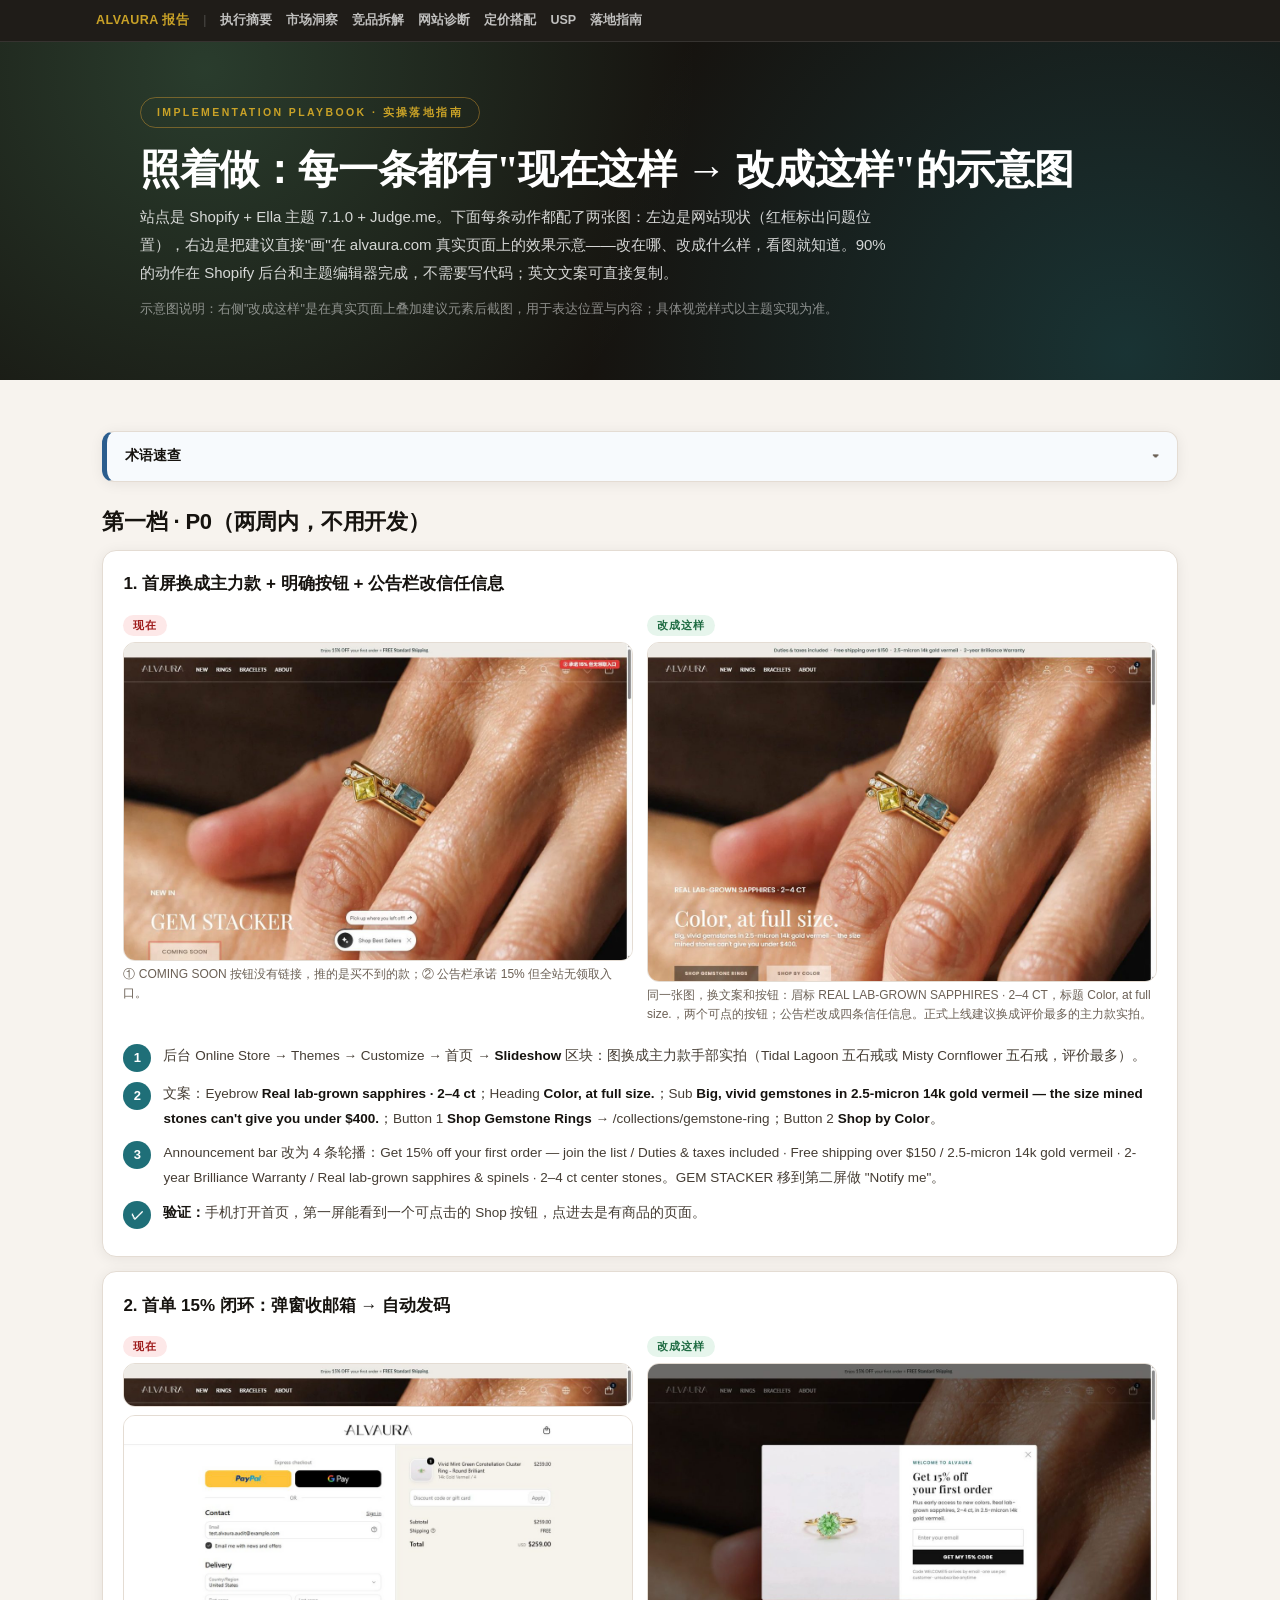
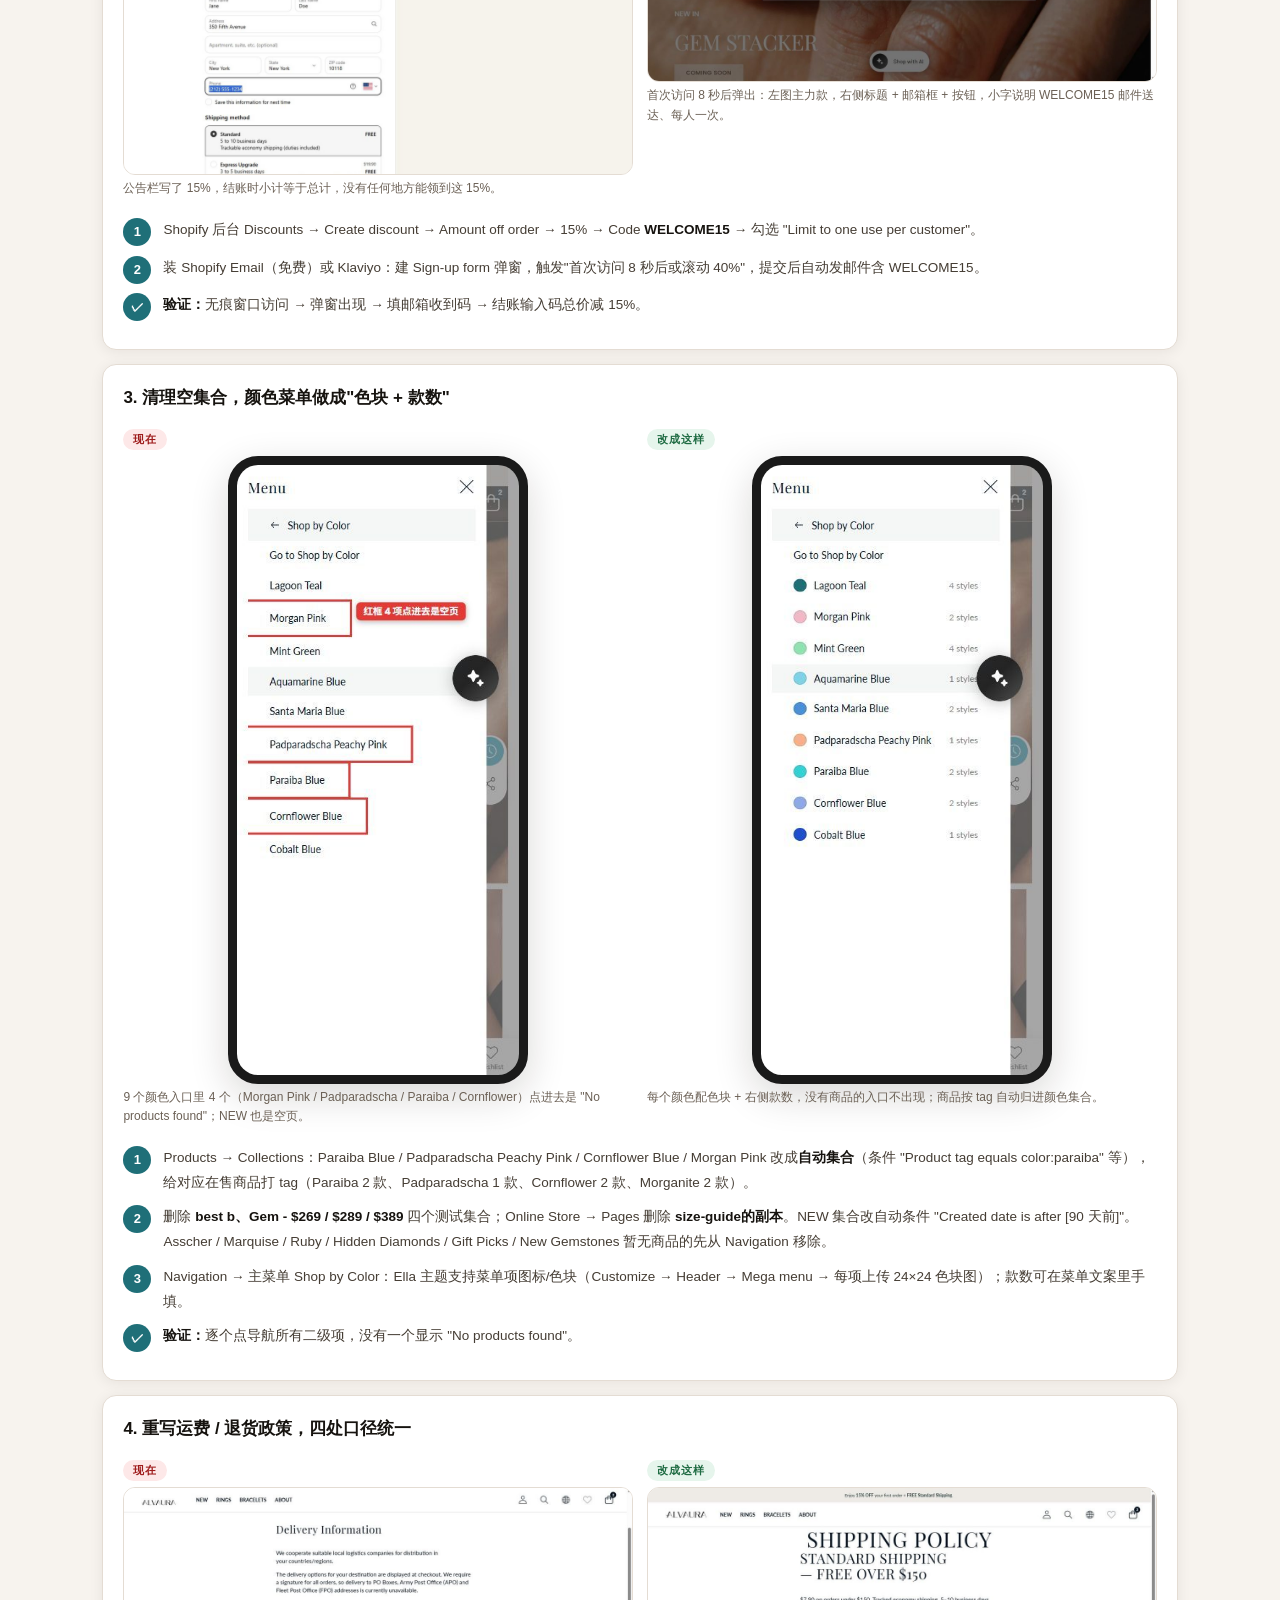
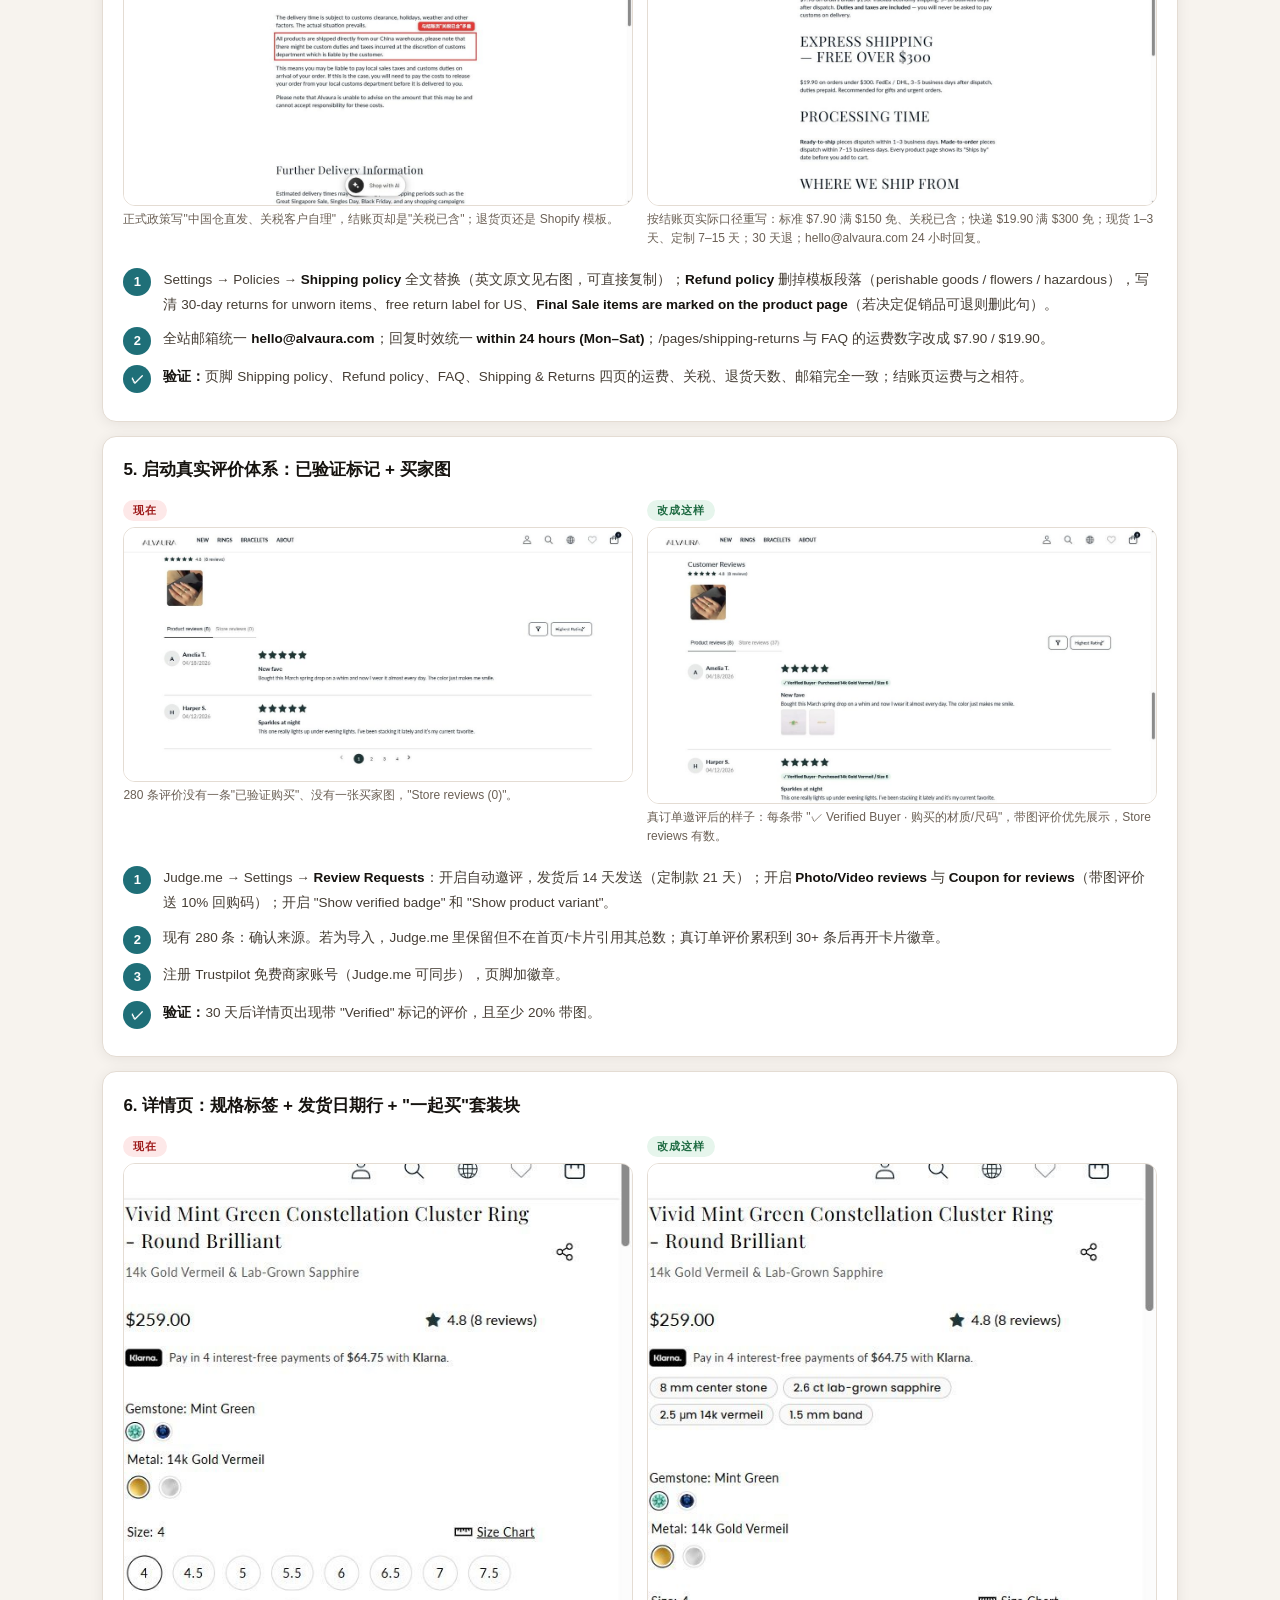
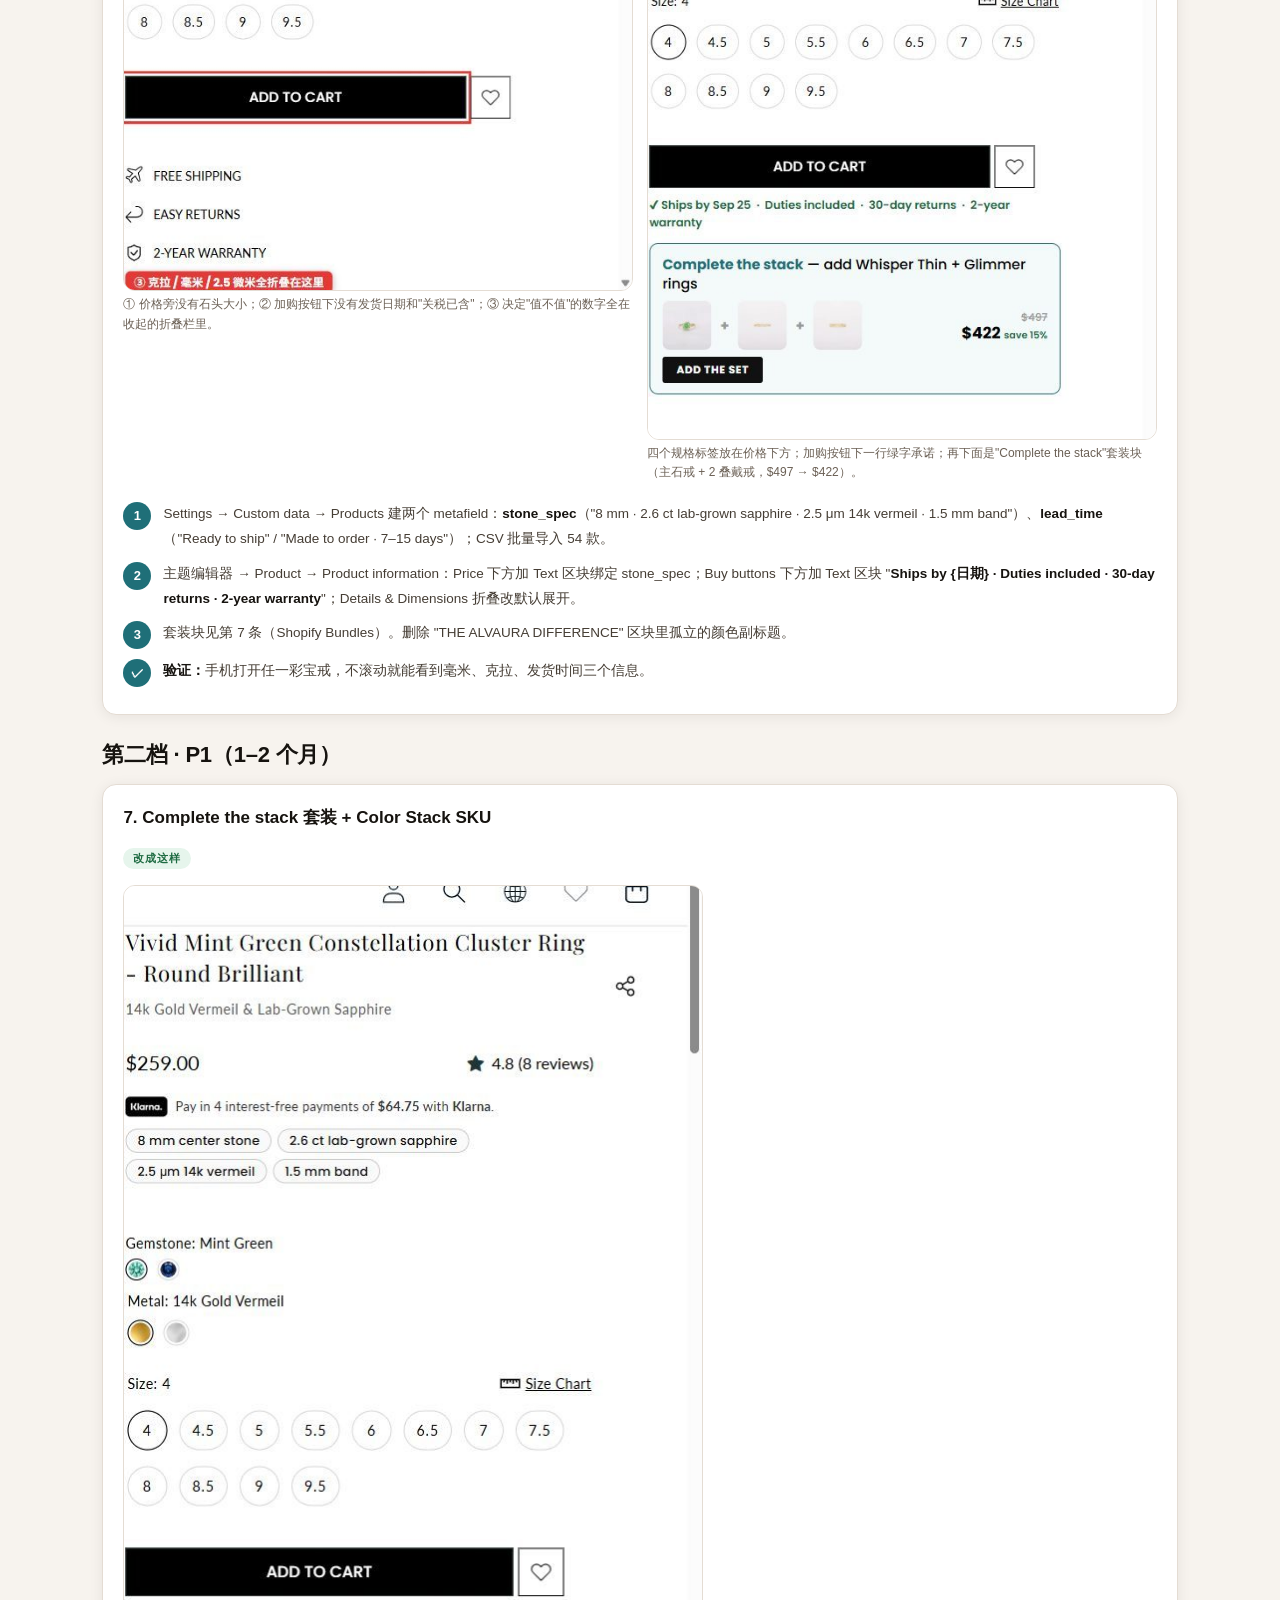
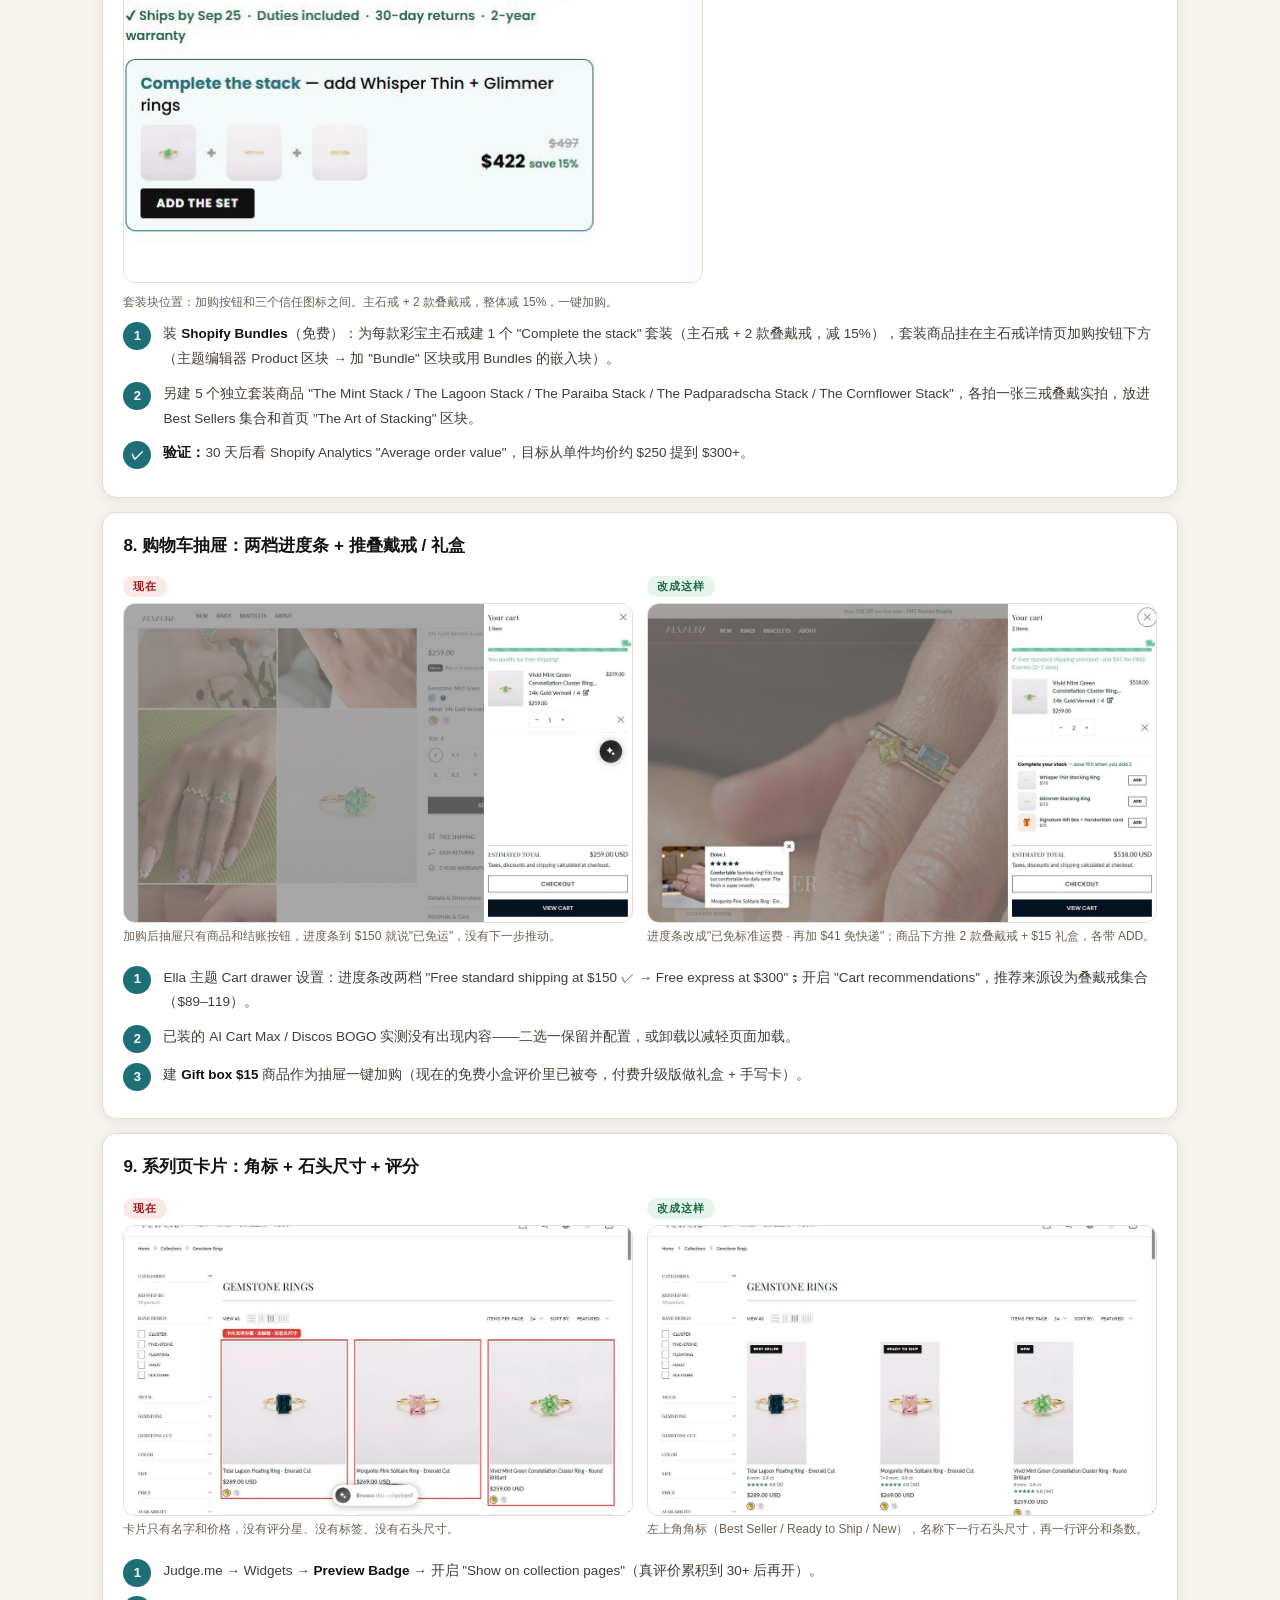
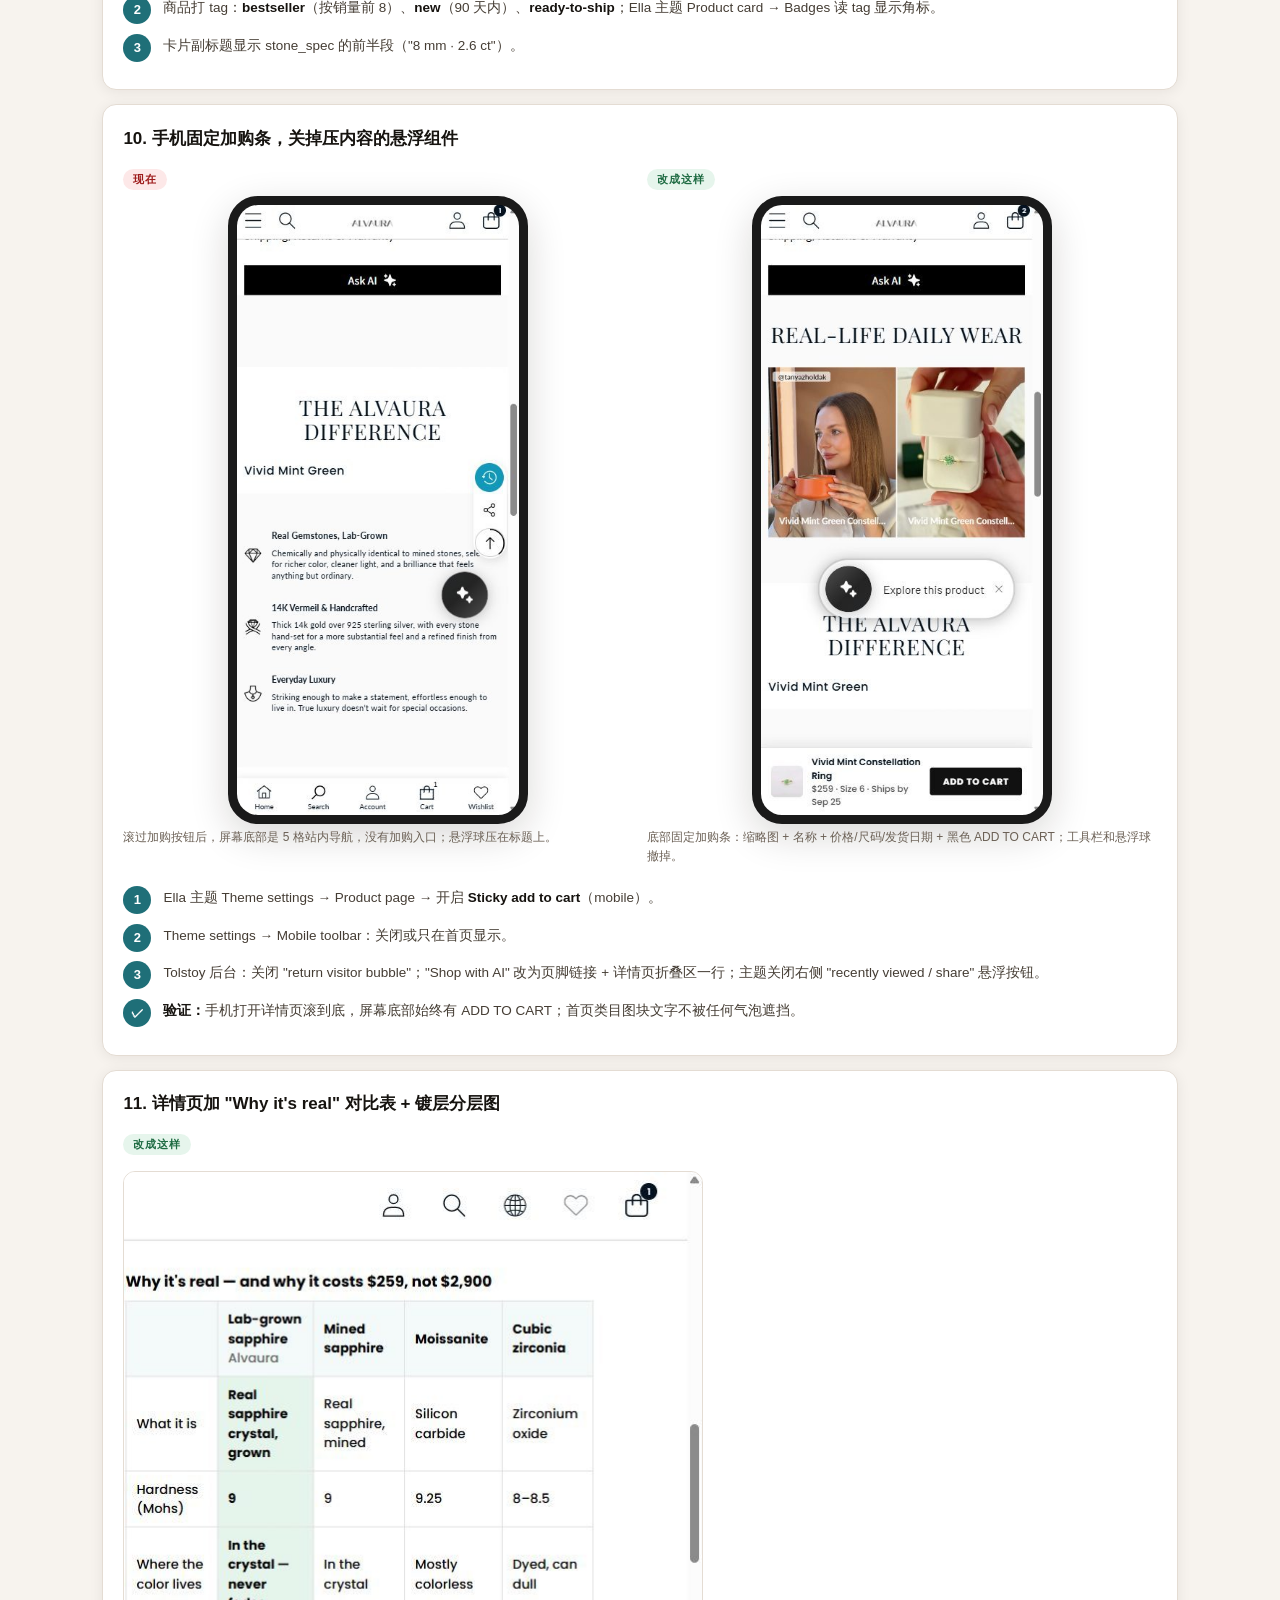
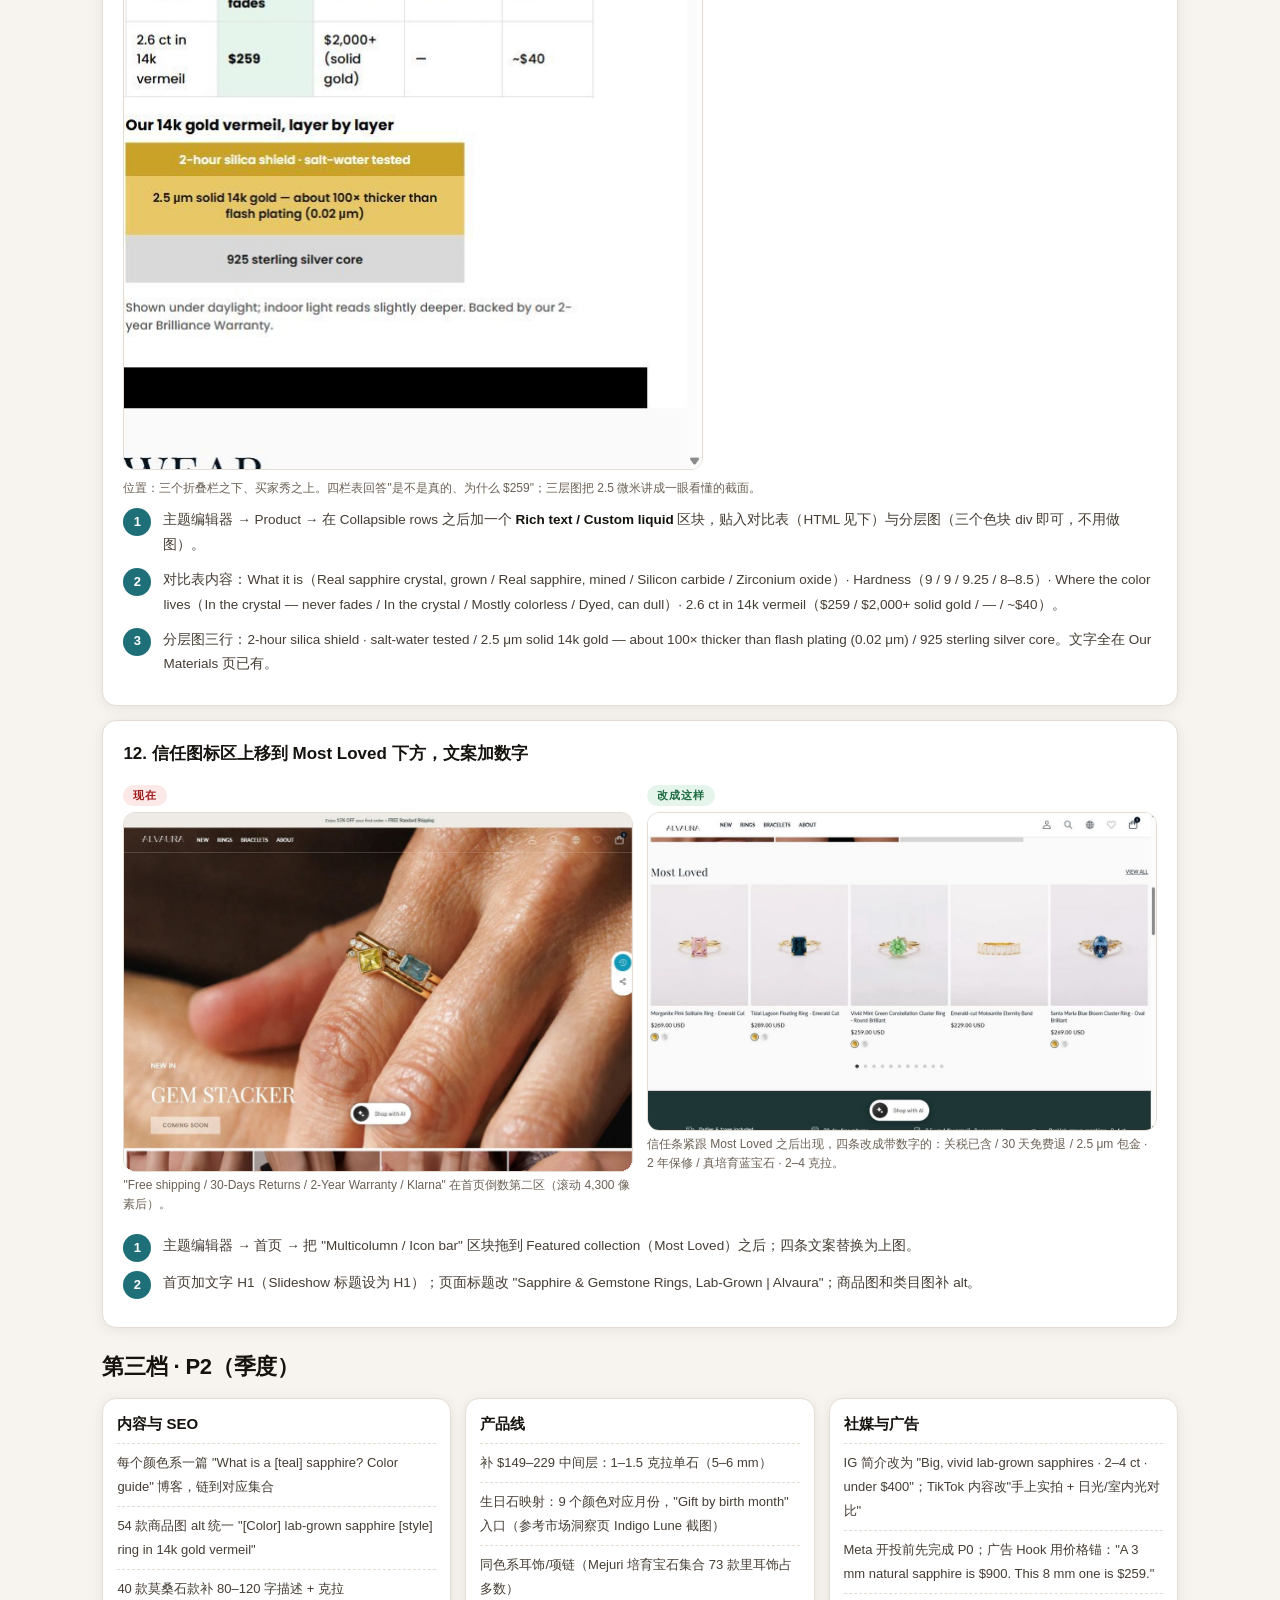
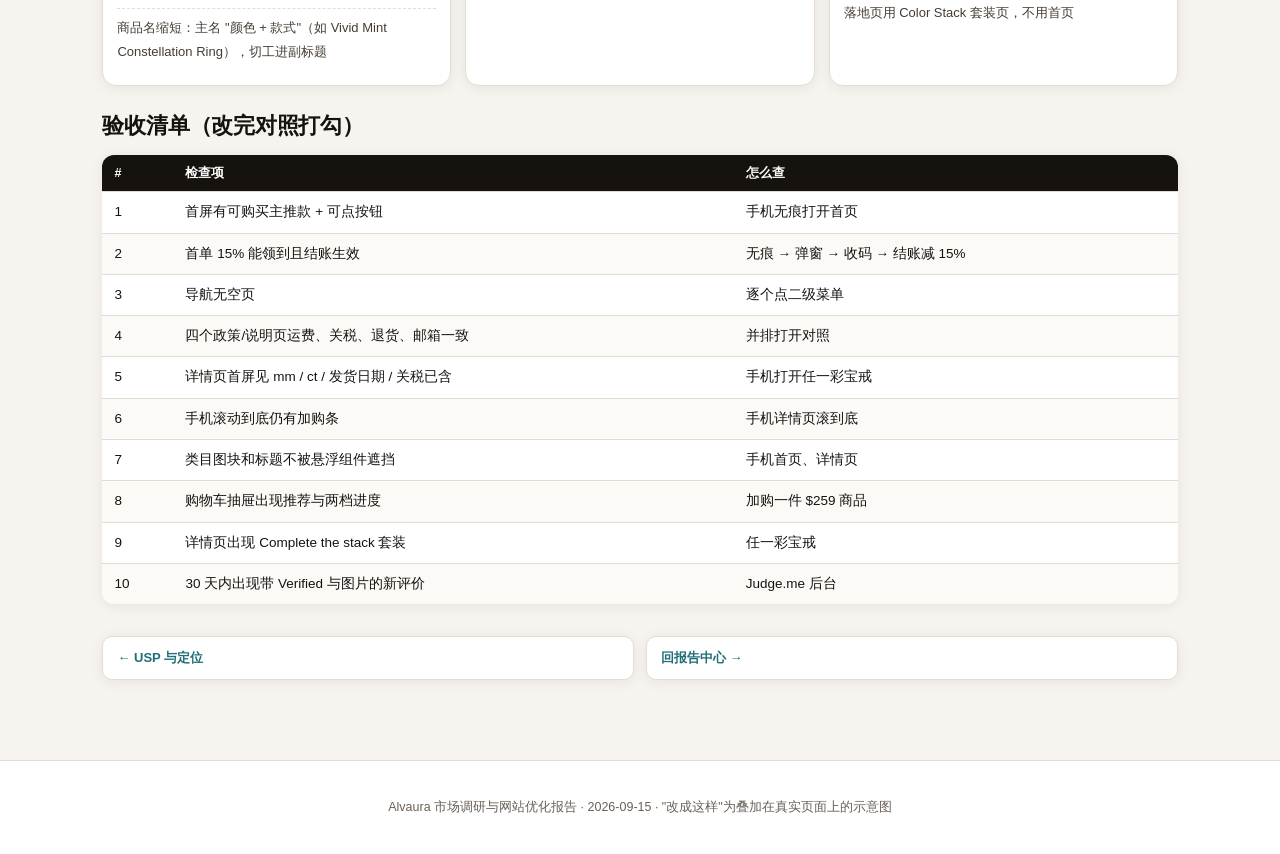
==== commit d7155fa3: "落地指南每条配现状/改成这样对比示意图（在真实页面叠加建议元素截图）；市场洞察补开心果绿与彩色宝石趋势实物图 Co-Authored-By: Claude Fable 5.1 <noreply@ant" ====
--- a/action-plan.html
+++ b/action-plan.html
@@ -6,6 +6,17 @@
 <title>实操落地指南 · Alvaura</title>
 <link rel="stylesheet" href="assets/site.css">
 <link rel="stylesheet" href="assets/alvaura.css">
+<style>
+.ba2{display:grid;grid-template-columns:1fr 1fr;gap:14px;margin:.8rem 0 .4rem;align-items:start}
+@media(max-width:760px){.ba2{grid-template-columns:1fr}}
+.ba2 .lbl{display:inline-block;font:800 11px/1 Poppins,Arial;letter-spacing:.08em;padding:5px 10px;border-radius:99px;margin-bottom:6px}
+.ba2 .lbl.b{background:#FDE8E8;color:#9E1B1B}.ba2 .lbl.a{background:#E6F5EC;color:#1E6B42}
+.ba2 .shot{margin:0}
+.ba2 .phone{margin:0 auto}
+.one{margin:.8rem 0 .4rem}
+.one .lbl{display:inline-block;font:800 11px/1 Poppins,Arial;letter-spacing:.08em;padding:5px 10px;border-radius:99px;margin-bottom:6px;background:#E6F5EC;color:#1E6B42}
+.mockcap{font-size:12px;color:var(--ink3);line-height:1.6;margin:4px 0 10px}
+</style>
 </head>
 <body>
 <div class="topbar"><div class="topbar-in">
@@ -16,8 +27,9 @@
 <div class="hero">
   <div class="hero-in">
     <div class="eyebrow">Implementation Playbook · 实操落地指南</div>
-    <h1>照着做：每一条写清在哪改、改成什么、怎么验证</h1>
-    <p class="sub">站点是 Shopify + Ella 主题 7.1.0 + Judge.me。下面的动作 90% 在 Shopify 后台和主题编辑器里完成，不需要写代码。英文文案可直接复制。</p>
+    <h1>照着做：每一条都有"现在这样 → 改成这样"的示意图</h1>
+    <p class="sub">站点是 Shopify + Ella 主题 7.1.0 + Judge.me。下面每条动作都配了两张图：左边是网站现状（红框标出问题位置），右边是把建议直接"画"在 alvaura.com 真实页面上的效果示意——改在哪、改成什么样，看图就知道。90% 的动作在 Shopify 后台和主题编辑器完成，不需要写代码；英文文案可直接复制。</p>
+    <p class="fine">示意图说明：右侧"改成这样"是在真实页面上叠加建议元素后截图，用于表达位置与内容；具体视觉样式以主题实现为准。</p>
   </div>
 </div>
 
@@ -32,146 +44,142 @@
     <dt>Shopify Bundles</dt><dd>Shopify 官方免费套装应用。</dd>
     <dt>Klaviyo / Shopify Email</dt><dd>邮件营销工具，都有免费档；弹窗收邮箱 + 自动发欢迎码。</dd>
     <dt>Judge.me</dt><dd>Alvaura 已装的评价插件，支持自动邀评邮件和带图评价奖励。</dd>
+    <dt>Sticky add-to-cart</dt><dd>手机端滚动时固定在屏幕底部的加购条。</dd>
   </dl></div>
 </details>
 
 <h2>第一档 · P0（两周内，不用开发）</h2>
 
 <div class="finding">
-  <h3>1. 首屏换成主力款 + 明确按钮</h3>
-  <div class="step"><div class="no">1</div><div class="bd">后台 Online Store → Themes → Customize → 首页 → <b>Slideshow</b> 区块，把 GEM STACKER 幻灯片替换为主力款手部实拍（建议用 Tidal Lagoon 五石戒或 Misty Cornflower 五石戒，评价最多）。</div></div>
-  <div class="step"><div class="no">2</div><div class="bd">文案：Eyebrow <b>Real lab-grown sapphires · 2–4 ct</b>；Heading <b>Color, at full size.</b>；Sub <b>Big, vivid gemstones in 2.5-micron 14k gold vermeil — the size mined stones can't give you under $400.</b>；Button <b>Shop Gemstone Rings</b> → /collections/gemstone-ring。</div></div>
-  <div class="step"><div class="no">3</div><div class="bd">GEM STACKER 移到第二个幻灯片或首页第三区块，按钮改 <b>Notify me</b>（链接到邮件弹窗）。</div></div>
+  <h3>1. 首屏换成主力款 + 明确按钮 + 公告栏改信任信息</h3>
+  <div class="ba2">
+    <div><span class="lbl b">现在</span><div class="shot"><img loading="lazy" src="assets/shots/ap_01_hero_before.jpg" alt="现状：首屏 GEM STACKER COMING SOON，按钮无链接；公告栏承诺 15% 但无入口"></div><p class="mockcap">① COMING SOON 按钮没有链接，推的是买不到的款；② 公告栏承诺 15% 但全站无领取入口。</p></div>
+    <div><span class="lbl a">改成这样</span><div class="shot"><img loading="lazy" src="assets/shots/ap_01_hero_after.jpg" alt="建议：首屏文案 Color, at full size. 两个按钮 SHOP GEMSTONE RINGS / SHOP BY COLOR；公告栏改为关税已含·免运·2.5微米·2年保修"></div><p class="mockcap">同一张图，换文案和按钮：眉标 REAL LAB-GROWN SAPPHIRES · 2–4 CT，标题 Color, at full size.，两个可点的按钮；公告栏改成四条信任信息。正式上线建议换成评价最多的主力款实拍。</p></div>
+  </div>
+  <div class="step"><div class="no">1</div><div class="bd">后台 Online Store → Themes → Customize → 首页 → <b>Slideshow</b> 区块：图换成主力款手部实拍（Tidal Lagoon 五石戒或 Misty Cornflower 五石戒，评价最多）。</div></div>
+  <div class="step"><div class="no">2</div><div class="bd">文案：Eyebrow <b>Real lab-grown sapphires · 2–4 ct</b>；Heading <b>Color, at full size.</b>；Sub <b>Big, vivid gemstones in 2.5-micron 14k gold vermeil — the size mined stones can't give you under $400.</b>；Button 1 <b>Shop Gemstone Rings</b> → /collections/gemstone-ring；Button 2 <b>Shop by Color</b>。</div></div>
+  <div class="step"><div class="no">3</div><div class="bd">Announcement bar 改为 4 条轮播：Get 15% off your first order — join the list / Duties & taxes included · Free shipping over $150 / 2.5-micron 14k gold vermeil · 2-year Brilliance Warranty / Real lab-grown sapphires & spinels · 2–4 ct center stones。GEM STACKER 移到第二屏做 "Notify me"。</div></div>
   <div class="step"><div class="no">✓</div><div class="bd"><b>验证：</b>手机打开首页，第一屏能看到一个可点击的 Shop 按钮，点进去是有商品的页面。</div></div>
 </div>
 
 <div class="finding">
-  <h3>2. 首单 15% 闭环</h3>
-  <div class="step"><div class="no">1</div><div class="bd">Shopify 后台 Discounts → Create discount → Amount off order → 15% → Code <b>WELCOME15</b> → 勾选 "Limit to one use per customer"，不设结束日期。</div></div>
-  <div class="step"><div class="no">2</div><div class="bd">装 Shopify Email（免费）或 Klaviyo：建 Sign-up form 弹窗，触发"首次访问 8 秒后或滚动 40%"，标题 <b>Get 15% off your first order</b>，副标 <b>Plus early access to new colors.</b>；提交后自动发邮件含 WELCOME15。</div></div>
-  <div class="step"><div class="no">3</div><div class="bd">公告栏改 <b>Get 15% off your first order — join the list</b>，点击滚到弹窗/页脚表单。</div></div>
+  <h3>2. 首单 15% 闭环：弹窗收邮箱 → 自动发码</h3>
+  <div class="ba2">
+    <div><span class="lbl b">现在</span><div class="shot"><img loading="lazy" src="assets/shots/ev_announcement_15off.jpg" alt="现状公告栏：Enjoy 15% OFF your first order，无任何领取方式"></div><div class="shot tall short" style="margin-top:8px"><img loading="lazy" src="assets/shots/checkout_shipping_us_desktop.jpg" alt="现状结账页：小计 $259 = 总计 $259，无折扣"></div><p class="mockcap">公告栏写了 15%，结账时小计等于总计，没有任何地方能领到这 15%。</p></div>
+    <div><span class="lbl a">改成这样</span><div class="shot"><img loading="lazy" src="assets/shots/ap_02_popup_after.jpg" alt="建议：首访弹窗 Get 15% off your first order，邮箱输入框 + GET MY 15% CODE 按钮，说明 WELCOME15 邮件送达"></div><p class="mockcap">首次访问 8 秒后弹出：左图主力款，右侧标题 + 邮箱框 + 按钮，小字说明 WELCOME15 邮件送达、每人一次。</p></div>
+  </div>
+  <div class="step"><div class="no">1</div><div class="bd">Shopify 后台 Discounts → Create discount → Amount off order → 15% → Code <b>WELCOME15</b> → 勾选 "Limit to one use per customer"。</div></div>
+  <div class="step"><div class="no">2</div><div class="bd">装 Shopify Email（免费）或 Klaviyo：建 Sign-up form 弹窗，触发"首次访问 8 秒后或滚动 40%"，提交后自动发邮件含 WELCOME15。</div></div>
   <div class="step"><div class="no">✓</div><div class="bd"><b>验证：</b>无痕窗口访问 → 弹窗出现 → 填邮箱收到码 → 结账输入码总价减 15%。</div></div>
 </div>
 
 <div class="finding">
-  <h3>3. 清理空集合与导航</h3>
-  <div class="step"><div class="no">1</div><div class="bd">Products → Collections：给 Paraiba Blue / Padparadscha Peachy Pink / Cornflower Blue / Morgan Pink 四个集合改成<b>自动集合</b>，条件 "Product tag equals color:paraiba" 等；再给对应商品打 tag（在售的有 Paraiba 2 款、Padparadscha 1 款、Cornflower 2 款、Morganite 2 款）。</div></div>
-  <div class="step"><div class="no">2</div><div class="bd">删除 <b>best b、Gem - $269、Gem - $289、Gem - $389</b>；Online Store → Pages 删除 <b>size-guide的副本</b>。</div></div>
-  <div class="step"><div class="no">3</div><div class="bd">NEW 集合改自动条件 "Created date is after [90 天前]"（或手动放最近 6 款）。Asscher / Marquise / Ruby / Hidden Diamonds / Gift Picks / New Gemstones 暂无商品的，Navigation 里先移除菜单项。</div></div>
+  <h3>3. 清理空集合，颜色菜单做成"色块 + 款数"</h3>
+  <div class="ba2">
+    <div><span class="lbl b">现在</span><div class="phone"><img loading="lazy" src="assets/shots/ap_03_colors_before.jpg" alt="现状手机菜单 Shop by Color：红框 4 项点进去是空页"></div><p class="mockcap">9 个颜色入口里 4 个（Morgan Pink / Padparadscha / Paraiba / Cornflower）点进去是 "No products found"；NEW 也是空页。</p></div>
+    <div><span class="lbl a">改成这样</span><div class="phone"><img loading="lazy" src="assets/shots/ap_03_colors_after.jpg" alt="建议手机菜单 Shop by Color：每个颜色前有色块，右侧显示款数"></div><p class="mockcap">每个颜色配色块 + 右侧款数，没有商品的入口不出现；商品按 tag 自动归进颜色集合。</p></div>
+  </div>
+  <div class="step"><div class="no">1</div><div class="bd">Products → Collections：Paraiba Blue / Padparadscha Peachy Pink / Cornflower Blue / Morgan Pink 改成<b>自动集合</b>（条件 "Product tag equals color:paraiba" 等），给对应在售商品打 tag（Paraiba 2 款、Padparadscha 1 款、Cornflower 2 款、Morganite 2 款）。</div></div>
+  <div class="step"><div class="no">2</div><div class="bd">删除 <b>best b、Gem - $269 / $289 / $389</b> 四个测试集合；Online Store → Pages 删除 <b>size-guide的副本</b>。NEW 集合改自动条件 "Created date is after [90 天前]"。Asscher / Marquise / Ruby / Hidden Diamonds / Gift Picks / New Gemstones 暂无商品的先从 Navigation 移除。</div></div>
+  <div class="step"><div class="no">3</div><div class="bd">Navigation → 主菜单 Shop by Color：Ella 主题支持菜单项图标/色块（Customize → Header → Mega menu → 每项上传 24×24 色块图）；款数可在菜单文案里手填。</div></div>
   <div class="step"><div class="no">✓</div><div class="bd"><b>验证：</b>逐个点导航所有二级项，没有一个显示 "No products found"。</div></div>
 </div>
 
 <div class="finding">
-  <h3>4. 重写三份政策 + 统一口径</h3>
-  <div class="step"><div class="no">1</div><div class="bd">Settings → Policies → <b>Shipping policy</b> 全文替换（以下英文可直接用）：<br><span class="zhu">Standard shipping: $7.90, free on orders over $150 — tracked economy, 5–10 business days after dispatch, <b>duties and taxes included</b>. Express: $19.90, free on orders over $300 — FedEx/DHL, 3–5 business days, duties prepaid. Ready-to-ship pieces dispatch in 1–3 business days; made-to-order pieces in 7–15 business days (each product page shows its "Ships by" date). We ship from our workshop in Asia; you will never be asked to pay customs on delivery.</span></div></div>
-  <div class="step"><div class="no">2</div><div class="bd"><b>Refund policy</b> 删掉模板段落（perishable goods / flowers / hazardous 等），写清：30-day returns for unworn items in original packaging; free return label for US; exchanges welcome; <b>Final Sale items are marked on the product page</b>（若决定促销品可退，则删此句）。</div></div>
-  <div class="step"><div class="no">3</div><div class="bd">全站邮箱统一 <b>hello@alvaura.com</b>；回复时效统一 <b>within 24 hours (Mon–Sat)</b>；把 /pages/shipping-returns 与 FAQ 的运费数字改成和政策一致（$7.90 / $19.90）。</div></div>
-  <div class="step"><div class="no">✓</div><div class="bd"><b>验证：</b>页脚 Shipping policy、Refund policy、FAQ、Shipping & Returns 四个页面的运费、关税、退货天数、邮箱完全一致；结账页运费与之相符。</div></div>
-</div>
-
-<div class="finding">
-  <h3>5. 启动真实评价体系</h3>
-  <div class="step"><div class="no">1</div><div class="bd">Judge.me → Settings → <b>Review Requests</b>：开启自动邀评，发货后 14 天发送（定制款 21 天），主题 "How's your [color] looking on you?"；开启 <b>Photo/Video reviews</b> 与 <b>Coupon for reviews</b>：带图评价送 10% 回购码。</div></div>
-  <div class="step"><div class="no">2</div><div class="bd">对现有 280 条：确认来源。若为导入，Judge.me 里可保留但关闭 "Store reviews" 标签，并在首页/卡片不引用其总数；真订单评价累积到 30+ 条后再开卡片徽章。</div></div>
-  <div class="step"><div class="no">3</div><div class="bd">注册 Trustpilot 免费商家账号，Judge.me 有 Trustpilot 同步；页脚加 Trustpilot 徽章。</div></div>
+  <h3>4. 重写运费 / 退货政策，四处口径统一</h3>
+  <div class="ba2">
+    <div><span class="lbl b">现在</span><div class="shot"><img loading="lazy" src="assets/shots/ap_04_policy_before.jpg" alt="现状 Shipping policy：All products are shipped directly from our China warehouse… duties liable by the customer（红框），与结账页关税已含矛盾"></div><p class="mockcap">正式政策写"中国仓直发、关税客户自理"，结账页却是"关税已含"；退货页还是 Shopify 模板。</p></div>
+    <div><span class="lbl a">改成这样</span><div class="shot"><img loading="lazy" src="assets/shots/ap_04_policy_after.jpg" alt="建议 Shipping policy：Standard FREE over $150 duties included；Express FREE over $300 $19.90；Processing time；Where we ship from；Returns"></div><p class="mockcap">按结账页实际口径重写：标准 $7.90 满 $150 免、关税已含；快递 $19.90 满 $300 免；现货 1–3 天、定制 7–15 天；30 天退；hello@alvaura.com 24 小时回复。</p></div>
+  </div>
+  <div class="step"><div class="no">1</div><div class="bd">Settings → Policies → <b>Shipping policy</b> 全文替换（英文原文见右图，可直接复制）；<b>Refund policy</b> 删掉模板段落（perishable goods / flowers / hazardous），写清 30-day returns for unworn items、free return label for US、<b>Final Sale items are marked on the product page</b>（若决定促销品可退则删此句）。</div></div>
+  <div class="step"><div class="no">2</div><div class="bd">全站邮箱统一 <b>hello@alvaura.com</b>；回复时效统一 <b>within 24 hours (Mon–Sat)</b>；/pages/shipping-returns 与 FAQ 的运费数字改成 $7.90 / $19.90。</div></div>
+  <div class="step"><div class="no">✓</div><div class="bd"><b>验证：</b>页脚 Shipping policy、Refund policy、FAQ、Shipping & Returns 四页的运费、关税、退货天数、邮箱完全一致；结账页运费与之相符。</div></div>
+</div>
+
+<div class="finding">
+  <h3>5. 启动真实评价体系：已验证标记 + 买家图</h3>
+  <div class="ba2">
+    <div><span class="lbl b">现在</span><div class="shot"><img loading="lazy" src="assets/shots/ev_pdp_reviews_no_verified.jpg" alt="现状评价区：无 Verified 标记，无买家图，Store reviews (0)"></div><p class="mockcap">280 条评价没有一条"已验证购买"、没有一张买家图，"Store reviews (0)"。</p></div>
+    <div><span class="lbl a">改成这样</span><div class="shot"><img loading="lazy" src="assets/shots/ap_05_reviews_after.jpg" alt="建议评价区：每条评价带 ✓ Verified Buyer · Purchased 14k Gold Vermeil / Size 6 标记和两张买家实拍图，Store reviews (37)"></div><p class="mockcap">真订单邀评后的样子：每条带 "✓ Verified Buyer · 购买的材质/尺码"，带图评价优先展示，Store reviews 有数。</p></div>
+  </div>
+  <div class="step"><div class="no">1</div><div class="bd">Judge.me → Settings → <b>Review Requests</b>：开启自动邀评，发货后 14 天发送（定制款 21 天）；开启 <b>Photo/Video reviews</b> 与 <b>Coupon for reviews</b>（带图评价送 10% 回购码）；开启 "Show verified badge" 和 "Show product variant"。</div></div>
+  <div class="step"><div class="no">2</div><div class="bd">现有 280 条：确认来源。若为导入，Judge.me 里保留但不在首页/卡片引用其总数；真订单评价累积到 30+ 条后再开卡片徽章。</div></div>
+  <div class="step"><div class="no">3</div><div class="bd">注册 Trustpilot 免费商家账号（Judge.me 可同步），页脚加徽章。</div></div>
   <div class="step"><div class="no">✓</div><div class="bd"><b>验证：</b>30 天后详情页出现带 "Verified" 标记的评价，且至少 20% 带图。</div></div>
 </div>
 
 <div class="finding">
-  <h3>6. 详情页规格行 + 发货日期行</h3>
-  <div class="step"><div class="no">1</div><div class="bd">Settings → Custom data → Products 建两个 metafield：<b>stone_spec</b>（单行文本，如 "8 mm · 2.6 ct lab-grown sapphire · 1.5 mm band"）、<b>lead_time</b>（"Ready to ship" 或 "Made to order · 7–15 days"）。批量用 CSV 导入 54 款。</div></div>
-  <div class="step"><div class="no">2</div><div class="bd">主题编辑器 → Product → Product information 区块：在 Price 下方加 Text 区块绑定 stone_spec；在 Buy buttons 下方加 Text 区块："<b>Ships by {日期} · Duties included · 30-day returns · 2-year warranty</b>"（Ella 支持动态源，日期用 lead_time 文案替代也可）。</div></div>
-  <div class="step"><div class="no">3</div><div class="bd">Details & Dimensions 折叠改为默认展开；"THE ALVAURA DIFFERENCE" 区块删除孤立的颜色副标题。</div></div>
+  <h3>6. 详情页：规格标签 + 发货日期行 + "一起买"套装块</h3>
+  <div class="ba2">
+    <div><span class="lbl b">现在</span><div class="shot"><img loading="lazy" src="assets/shots/ap_06_pdp_before.jpg" alt="现状详情页购买区：① 价格旁没有 8 mm / 2.6 ct ② 按钮下没有发货日期、关税已含 ③ 克拉/毫米/微米折叠在下方"></div><p class="mockcap">① 价格旁没有石头大小；② 加购按钮下没有发货日期和"关税已含"；③ 决定"值不值"的数字全在收起的折叠栏里。</p></div>
+    <div><span class="lbl a">改成这样</span><div class="shot"><img loading="lazy" src="assets/shots/ap_06_pdp_after.jpg" alt="建议详情页购买区：价格下四个规格标签 8 mm / 2.6 ct / 2.5 μm / 1.5 mm band；加购按钮下一行 Ships by Sep 25 · Duties included · 30-day returns · 2-year warranty；下方 Complete the stack 套装块 $497→$422 save 15%"></div><p class="mockcap">四个规格标签放在价格下方；加购按钮下一行绿字承诺；再下面是"Complete the stack"套装块（主石戒 + 2 叠戴戒，$497 → $422）。</p></div>
+  </div>
+  <div class="step"><div class="no">1</div><div class="bd">Settings → Custom data → Products 建两个 metafield：<b>stone_spec</b>（"8 mm · 2.6 ct lab-grown sapphire · 2.5 μm 14k vermeil · 1.5 mm band"）、<b>lead_time</b>（"Ready to ship" / "Made to order · 7–15 days"）；CSV 批量导入 54 款。</div></div>
+  <div class="step"><div class="no">2</div><div class="bd">主题编辑器 → Product → Product information：Price 下方加 Text 区块绑定 stone_spec；Buy buttons 下方加 Text 区块 "<b>Ships by {日期} · Duties included · 30-day returns · 2-year warranty</b>"；Details & Dimensions 折叠改默认展开。</div></div>
+  <div class="step"><div class="no">3</div><div class="bd">套装块见第 7 条（Shopify Bundles）。删除 "THE ALVAURA DIFFERENCE" 区块里孤立的颜色副标题。</div></div>
   <div class="step"><div class="no">✓</div><div class="bd"><b>验证：</b>手机打开任一彩宝戒，不滚动就能看到毫米、克拉、发货时间三个信息。</div></div>
 </div>
 
-<h2>Before / After：详情页购买区（英文示意）</h2>
-<div class="two">
-  <div class="mock before"><div class="mk-lbl">Before · 现状</div><div class="mk-body">
-    <h4>Vivid Mint Green Constellation Cluster Ring - Round Brilliant</h4>
-    <p class="sub">14k Gold Vermeil &amp; Lab-Grown Sapphire</p>
-    <div class="price">$259.00 <span style="font-size:12px;color:#1F6F78">★ 4.8 (8 reviews)</span></div>
-    <p class="note">Pay in 4 interest-free payments of $64.75 with Klarna.</p>
-    <p class="note">Gemstone: Mint Green &nbsp; Metal: 14k Gold Vermeil &nbsp; Size: 4 … 9.5</p>
-    <span class="btn">ADD TO CART</span>
-    <p class="note">FREE SHIPPING · EASY RETURNS · 2-YEAR WARRANTY</p>
-    <p class="note">▸ Details &amp; Dimensions &nbsp; ▸ Materials &amp; Care &nbsp; ▸ Shipping, Returns &amp; Warranty</p>
-    <p class="bad">看不到：8 mm / 2.6 ct / 2.5 μm / 发货时间 / 关税 / 为什么是真宝石</p>
-  </div></div>
-  <div class="mock after"><div class="mk-lbl">After · 建议</div><div class="mk-body">
-    <h4>Vivid Mint Constellation Ring</h4>
-    <p class="sub">Lab-grown sapphire · 14k gold vermeil · Round brilliant</p>
-    <div class="price">$259 <span style="font-size:12px;color:#1F6F78">★ 4.8 · 8 verified reviews</span></div>
-    <div class="spec"><span>8 mm center</span><span>2.6 ct</span><span>2.5 μm 14k vermeil</span><span>1.5 mm band</span></div>
-    <p class="note">Or 4 × $64.75 with Klarna</p>
-    <p class="note">Color: <b>Mint</b> · Metal: <b>14k Vermeil</b> (Most popular) · Size: 6 &nbsp;<u>Size guide</u></p>
-    <span class="btn">ADD TO CART — $259</span>
-    <p class="ship">Ships by Sep 25 · Duties included · 30-day returns · 2-year warranty</p>
-    <div class="bundle"><b>Complete the stack</b> — add Whisper Thin + Glimmer rings <span class="kill">$497</span> <b>$422</b> · save 15% <span class="btn ghost" style="display:inline-block;padding:5px 10px;margin:0 0 0 6px;font-size:11px">Add set</span></div>
-    <p class="note"><b>Why it's real:</b> A lab-grown sapphire is a real sapphire — same crystal, same 9/10 hardness, same color. Grown, not mined. Not glass, not CZ, not coated. Shown in daylight; indoor light reads slightly deeper.</p>
-  </div></div>
-</div>
-
-<h2>Before / After：首页首屏（英文示意）</h2>
-<div class="two">
-  <div class="mock before"><div class="mk-lbl">Before · 现状</div>
-    <div class="hero-mock" style="background:linear-gradient(135deg,#c9b8a8,#8f7a6b)"><div class="hm-in"><p>NEW IN</p><h4>GEM STACKER</h4><span class="btn" style="background:#ddd;color:#777">COMING SOON（无链接）</span></div></div>
-    <div class="mk-body"><p class="bad">整个首屏没有可购买的东西；信任信息在 4,300 px 之下</p></div>
-  </div>
-  <div class="mock after"><div class="mk-lbl">After · 建议</div>
-    <div class="hero-mock"><div class="hm-in"><p>REAL LAB-GROWN SAPPHIRES · 2–4 CT</p><h4>Color, at full size.</h4><p>Big, vivid gemstones in 2.5-micron 14k gold vermeil — the size mined stones can't give you under $400.</p><span class="btn">Shop Gemstone Rings</span></div></div>
-    <div class="mk-body"><div class="row"><span>✔ Duties included</span><span>✔ 2.5 μm vermeil</span><span>✔ 2-year warranty</span><span>✔ 30-day returns</span></div></div>
-  </div>
-</div>
-
 <h2>第二档 · P1（1–2 个月）</h2>
 
 <div class="finding">
   <h3>7. Complete the stack 套装 + Color Stack SKU</h3>
-  <div class="step"><div class="no">1</div><div class="bd">装 <b>Shopify Bundles</b>（免费）：为每款彩宝主石戒建 1 个 "Complete the stack" 套装（主石戒 + 2 款叠戴戒，整体减 15%），套装商品挂在主石戒详情页加购按钮下方。</div></div>
-  <div class="step"><div class="no">2</div><div class="bd">另建 5 个独立套装商品 "The Mint Stack / The Lagoon Stack / The Paraiba Stack / The Padparadscha Stack / The Cornflower Stack"，各自拍一张三戒叠戴实拍，放进 Best Sellers 集合和首页 "The Art of Stacking" 区块。</div></div>
-  <div class="step"><div class="no">✓</div><div class="bd"><b>验证：</b>30 天后看 Shopify Analytics "Average order value"，目标从单件均价 ~$250 提到 $300+。</div></div>
-</div>
-
-<div class="finding">
-  <h3>8. 购物车抽屉推动</h3>
-  <div class="step"><div class="no">1</div><div class="bd">Ella 主题 Cart drawer 设置：进度条改两档 "Free standard shipping at $150 ✓ → Free express at $300"；开启 "Cart recommendations"，推荐来源设为 "叠戴戒集合"（$89–119）。</div></div>
+  <div class="one"><span class="lbl">改成这样</span><div class="shot" style="max-width:580px"><img loading="lazy" src="assets/shots/ap_06_pdp_after.jpg" alt="详情页套装块：Complete the stack — add Whisper Thin + Glimmer rings，$497 划掉 $422 save 15%，ADD THE SET"></div><p class="mockcap">套装块位置：加购按钮和三个信任图标之间。主石戒 + 2 款叠戴戒，整体减 15%，一键加购。</p></div>
+  <div class="step"><div class="no">1</div><div class="bd">装 <b>Shopify Bundles</b>（免费）：为每款彩宝主石戒建 1 个 "Complete the stack" 套装（主石戒 + 2 款叠戴戒，减 15%），套装商品挂在主石戒详情页加购按钮下方（主题编辑器 Product 区块 → 加 "Bundle" 区块或用 Bundles 的嵌入块）。</div></div>
+  <div class="step"><div class="no">2</div><div class="bd">另建 5 个独立套装商品 "The Mint Stack / The Lagoon Stack / The Paraiba Stack / The Padparadscha Stack / The Cornflower Stack"，各拍一张三戒叠戴实拍，放进 Best Sellers 集合和首页 "The Art of Stacking" 区块。</div></div>
+  <div class="step"><div class="no">✓</div><div class="bd"><b>验证：</b>30 天后看 Shopify Analytics "Average order value"，目标从单件均价约 $250 提到 $300+。</div></div>
+</div>
+
+<div class="finding">
+  <h3>8. 购物车抽屉：两档进度条 + 推叠戴戒 / 礼盒</h3>
+  <div class="ba2">
+    <div><span class="lbl b">现在</span><div class="shot"><img loading="lazy" src="assets/shots/cart_drawer_desktop.jpg" alt="现状购物车抽屉：只有商品和 Checkout，无推荐"></div><p class="mockcap">加购后抽屉只有商品和结账按钮，进度条到 $150 就说"已免运"，没有下一步推动。</p></div>
+    <div><span class="lbl a">改成这样</span><div class="shot"><img loading="lazy" src="assets/shots/ap_08_cart_after.jpg" alt="建议购物车抽屉：进度条文案 Free standard shipping unlocked · add $41 for FREE Express；下方 Complete your stack 推 Whisper Thin $119 / Glimmer $119 / Gift Box $15，各带 ADD 按钮"></div><p class="mockcap">进度条改成"已免标准运费 · 再加 $41 免快递"；商品下方推 2 款叠戴戒 + $15 礼盒，各带 ADD。</p></div>
+  </div>
+  <div class="step"><div class="no">1</div><div class="bd">Ella 主题 Cart drawer 设置：进度条改两档 "Free standard shipping at $150 ✓ → Free express at $300"；开启 "Cart recommendations"，推荐来源设为叠戴戒集合（$89–119）。</div></div>
   <div class="step"><div class="no">2</div><div class="bd">已装的 AI Cart Max / Discos BOGO 实测没有出现内容——二选一保留并配置，或卸载以减轻页面加载。</div></div>
-  <div class="step"><div class="no">3</div><div class="bd">加 <b>Gift box $15</b> 商品作为抽屉里的一键加购（现在的免费小盒评价里已被夸，付费升级版可做礼盒 + 卡片）。</div></div>
-</div>
-
-<div class="finding">
-  <h3>9. 卡片评分与标签</h3>
+  <div class="step"><div class="no">3</div><div class="bd">建 <b>Gift box $15</b> 商品作为抽屉一键加购（现在的免费小盒评价里已被夸，付费升级版做礼盒 + 手写卡）。</div></div>
+</div>
+
+<div class="finding">
+  <h3>9. 系列页卡片：角标 + 石头尺寸 + 评分</h3>
+  <div class="ba2">
+    <div><span class="lbl b">现在</span><div class="shot"><img loading="lazy" src="assets/shots/ap_09_cards_before.jpg" alt="现状系列页卡片：只有图、名称、价格、金属色块（红框）"></div><p class="mockcap">卡片只有名字和价格，没有评分星、没有标签、没有石头尺寸。</p></div>
+    <div><span class="lbl a">改成这样</span><div class="shot"><img loading="lazy" src="assets/shots/ap_09_cards_after.jpg" alt="建议系列页卡片：左上角 BEST SELLER / READY TO SHIP / NEW 角标，名称下 8 mm · 2.6 ct，再下一行 ★★★★★ 4.8 (44)"></div><p class="mockcap">左上角角标（Best Seller / Ready to Ship / New），名称下一行石头尺寸，再一行评分和条数。</p></div>
+  </div>
   <div class="step"><div class="no">1</div><div class="bd">Judge.me → Widgets → <b>Preview Badge</b> → 开启 "Show on collection pages"（真评价累积到 30+ 后再开）。</div></div>
   <div class="step"><div class="no">2</div><div class="bd">商品打 tag：<b>bestseller</b>（按销量前 8）、<b>new</b>（90 天内）、<b>ready-to-ship</b>；Ella 主题 Product card → Badges 读 tag 显示角标。</div></div>
   <div class="step"><div class="no">3</div><div class="bd">卡片副标题显示 stone_spec 的前半段（"8 mm · 2.6 ct"）。</div></div>
 </div>
 
 <div class="finding">
-  <h3>10. 手机固定加购 + 关悬浮组件</h3>
+  <h3>10. 手机固定加购条，关掉压内容的悬浮组件</h3>
+  <div class="ba2">
+    <div><span class="lbl b">现在</span><div class="phone"><img loading="lazy" src="assets/shots/pdp_mobile_scrolled.jpg" alt="现状手机详情页滚动后：底部是 Home/Search/Account/Cart/Wishlist 工具栏，没有加购"></div><p class="mockcap">滚过加购按钮后，屏幕底部是 5 格站内导航，没有加购入口；悬浮球压在标题上。</p></div>
+    <div><span class="lbl a">改成这样</span><div class="phone"><img loading="lazy" src="assets/shots/ap_10_sticky_after.jpg" alt="建议手机详情页：底部固定加购条，缩略图 + 名称 + $259 · Size 6 · Ships by Sep 25 + ADD TO CART"></div><p class="mockcap">底部固定加购条：缩略图 + 名称 + 价格/尺码/发货日期 + 黑色 ADD TO CART；工具栏和悬浮球撤掉。</p></div>
+  </div>
   <div class="step"><div class="no">1</div><div class="bd">Ella 主题 Theme settings → Product page → 开启 <b>Sticky add to cart</b>（mobile）。</div></div>
-  <div class="step"><div class="no">2</div><div class="bd">Theme settings → Mobile toolbar：关闭或只在首页显示（详情页底部让位给加购条）。</div></div>
-  <div class="step"><div class="no">3</div><div class="bd">Tolstoy 后台：关闭 "return visitor bubble"；"Shop with AI" 入口改为页脚链接 + 详情页折叠区一行，撤掉悬浮球；主题里关闭右侧 "recently viewed / share" 悬浮按钮。</div></div>
+  <div class="step"><div class="no">2</div><div class="bd">Theme settings → Mobile toolbar：关闭或只在首页显示。</div></div>
+  <div class="step"><div class="no">3</div><div class="bd">Tolstoy 后台：关闭 "return visitor bubble"；"Shop with AI" 改为页脚链接 + 详情页折叠区一行；主题关闭右侧 "recently viewed / share" 悬浮按钮。</div></div>
   <div class="step"><div class="no">✓</div><div class="bd"><b>验证：</b>手机打开详情页滚到底，屏幕底部始终有 ADD TO CART；首页类目图块文字不被任何气泡遮挡。</div></div>
 </div>
 
 <div class="finding">
-  <h3>11. "Why it's real" 对比表 + 镀层信息图</h3>
-  <div class="step"><div class="no">1</div><div class="bd">做一张四栏表放进详情页折叠区（默认展开）：<br>
-  <table style="font-size:12.5px"><thead><tr><th></th><th>Lab-grown sapphire (Alvaura)</th><th>Mined sapphire</th><th>Moissanite</th><th>Cubic zirconia</th></tr></thead><tbody>
-  <tr><td>What it is</td><td>Real sapphire crystal, grown</td><td>Real sapphire, mined</td><td>Silicon carbide</td><td>Zirconium oxide</td></tr>
-  <tr><td>Hardness (Mohs)</td><td>9</td><td>9</td><td>9.25</td><td>8–8.5</td></tr>
-  <tr><td>Where the color lives</td><td>In the crystal — never fades</td><td>In the crystal</td><td>Mostly colorless</td><td>Dyed, can dull</td></tr>
-  <tr><td>2.6 ct in 14k vermeil</td><td><b>$259</b></td><td>$2,000+ (typically solid gold)</td><td>—</td><td>~$40</td></tr>
-  </tbody></table></div></div>
-  <div class="step"><div class="no">2</div><div class="bd">镀层信息图：一张截面示意（925 silver core → 2.5 μm 14k gold → silica shield），旁注 "≈100× thicker than flash plating (0.02 μm) · salt-water tested · 2-year Brilliance Warranty"。素材文字全在 Our Materials 页已有。</div></div>
-</div>
-
-<div class="finding">
-  <h3>12. 公告栏与首页信任区</h3>
-  <div class="step"><div class="no">1</div><div class="bd">公告栏 4 条轮播：Get 15% off your first order — join the list / Duties & taxes included · Free shipping over $150 / 2.5-micron 14k gold vermeil · 2-year Brilliance Warranty / Real lab-grown sapphires & spinels · 2–4 ct center stones。</div></div>
-  <div class="step"><div class="no">2</div><div class="bd">把 "Free shipping / 30-Days Returns / 2-Year Warranty / Klarna" 图标区从倒数第二上移到 Most Loved 下方；三卖点区标题加数字。</div></div>
-  <div class="step"><div class="no">3</div><div class="bd">首页加文字 H1（Slideshow 标题设为 H1）；页面标题改 "Sapphire & Gemstone Rings, Lab-Grown | Alvaura"。</div></div>
+  <h3>11. 详情页加 "Why it's real" 对比表 + 镀层分层图</h3>
+  <div class="one"><span class="lbl">改成这样</span><div class="shot" style="max-width:580px"><img loading="lazy" src="assets/shots/ap_11_whyreal_after.jpg" alt="建议详情页：Why it's real 四栏对比表（培育蓝宝石 / 天然蓝宝石 / 莫桑石 / 锆石），下方 14k 包金三层分层图：硅质防护层 / 2.5 μm 14k 金 / 925 银芯"></div><p class="mockcap">位置：三个折叠栏之下、买家秀之上。四栏表回答"是不是真的、为什么 $259"；三层图把 2.5 微米讲成一眼看懂的截面。</p></div>
+  <div class="step"><div class="no">1</div><div class="bd">主题编辑器 → Product → 在 Collapsible rows 之后加一个 <b>Rich text / Custom liquid</b> 区块，贴入对比表（HTML 见下）与分层图（三个色块 div 即可，不用做图）。</div></div>
+  <div class="step"><div class="no">2</div><div class="bd">对比表内容：What it is（Real sapphire crystal, grown / Real sapphire, mined / Silicon carbide / Zirconium oxide）· Hardness（9 / 9 / 9.25 / 8–8.5）· Where the color lives（In the crystal — never fades / In the crystal / Mostly colorless / Dyed, can dull）· 2.6 ct in 14k vermeil（$259 / $2,000+ solid gold / — / ~$40）。</div></div>
+  <div class="step"><div class="no">3</div><div class="bd">分层图三行：2-hour silica shield · salt-water tested / 2.5 μm solid 14k gold — about 100× thicker than flash plating (0.02 μm) / 925 sterling silver core。文字全在 Our Materials 页已有。</div></div>
+</div>
+
+<div class="finding">
+  <h3>12. 信任图标区上移到 Most Loved 下方，文案加数字</h3>
+  <div class="ba2">
+    <div><span class="lbl b">现在</span><div class="shot tall short"><img loading="lazy" src="assets/shots/home_desktop_full.jpg" alt="现状首页全页：信任图标在倒数第二区"></div><p class="mockcap">"Free shipping / 30-Days Returns / 2-Year Warranty / Klarna" 在首页倒数第二区（滚动 4,300 像素后）。</p></div>
+    <div><span class="lbl a">改成这样</span><div class="shot"><img loading="lazy" src="assets/shots/ap_12_trust_after.jpg" alt="建议首页：Most Loved 商品行下方紧接深色信任条：Duties & taxes included / 30-day free returns / 2.5 μm 14k vermeil · 2-yr warranty / Real lab-grown sapphires · 2–4 ct"></div><p class="mockcap">信任条紧跟 Most Loved 之后出现，四条改成带数字的：关税已含 / 30 天免费退 / 2.5 μm 包金 · 2 年保修 / 真培育蓝宝石 · 2–4 克拉。</p></div>
+  </div>
+  <div class="step"><div class="no">1</div><div class="bd">主题编辑器 → 首页 → 把 "Multicolumn / Icon bar" 区块拖到 Featured collection（Most Loved）之后；四条文案替换为上图。</div></div>
+  <div class="step"><div class="no">2</div><div class="bd">首页加文字 H1（Slideshow 标题设为 H1）；页面标题改 "Sapphire & Gemstone Rings, Lab-Grown | Alvaura"；商品图和类目图补 alt。</div></div>
 </div>
 
 <h2>第三档 · P2（季度）</h2>
@@ -180,16 +188,16 @@
     <div class="it">每个颜色系一篇 "What is a [teal] sapphire? Color guide" 博客，链到对应集合</div>
     <div class="it">54 款商品图 alt 统一 "[Color] lab-grown sapphire [style] ring in 14k gold vermeil"</div>
     <div class="it">40 款莫桑石款补 80–120 字描述 + 克拉</div>
-    <div class="it">商品名缩短：主名 "颜色 + 款式"，切工进副标题</div>
+    <div class="it">商品名缩短：主名 "颜色 + 款式"（如 Vivid Mint Constellation Ring），切工进副标题</div>
   </div>
   <div class="col"><h3>产品线</h3>
     <div class="it">补 $149–229 中间层：1–1.5 克拉单石（5–6 mm）</div>
-    <div class="it">生日石映射：9 个颜色对应月份，"Gift by birth month" 入口</div>
+    <div class="it">生日石映射：9 个颜色对应月份，"Gift by birth month" 入口（参考市场洞察页 Indigo Lune 截图）</div>
     <div class="it">同色系耳饰/项链（Mejuri 培育宝石集合 73 款里耳饰占多数）</div>
   </div>
   <div class="col"><h3>社媒与广告</h3>
-    <div class="it">IG 简介改颜色/尺寸卖点；TikTok 内容改"手上实拍 + 日光/室内光对比"</div>
-    <div class="it">广告 Hook 用价格锚："A 3 mm natural sapphire is $900. This 8 mm one is $259."</div>
+    <div class="it">IG 简介改为 "Big, vivid lab-grown sapphires · 2–4 ct · under $400"；TikTok 内容改"手上实拍 + 日光/室内光对比"</div>
+    <div class="it">Meta 开投前先完成 P0；广告 Hook 用价格锚："A 3 mm natural sapphire is $900. This 8 mm one is $259."</div>
     <div class="it">落地页用 Color Stack 套装页，不用首页</div>
   </div>
 </div>
@@ -213,7 +221,7 @@
 
 <div class="pagenav"><a href="usp.html">← USP 与定位</a><a href="index.html">回报告中心 →</a></div>
 </div>
-<div class="foot">Alvaura 市场调研与网站优化报告 · 2026-09-15</div>
+<div class="foot">Alvaura 市场调研与网站优化报告 · 2026-09-15 · "改成这样"为叠加在真实页面上的示意图</div>
 <script src="assets/site.js"></script>
 </body>
 </html>
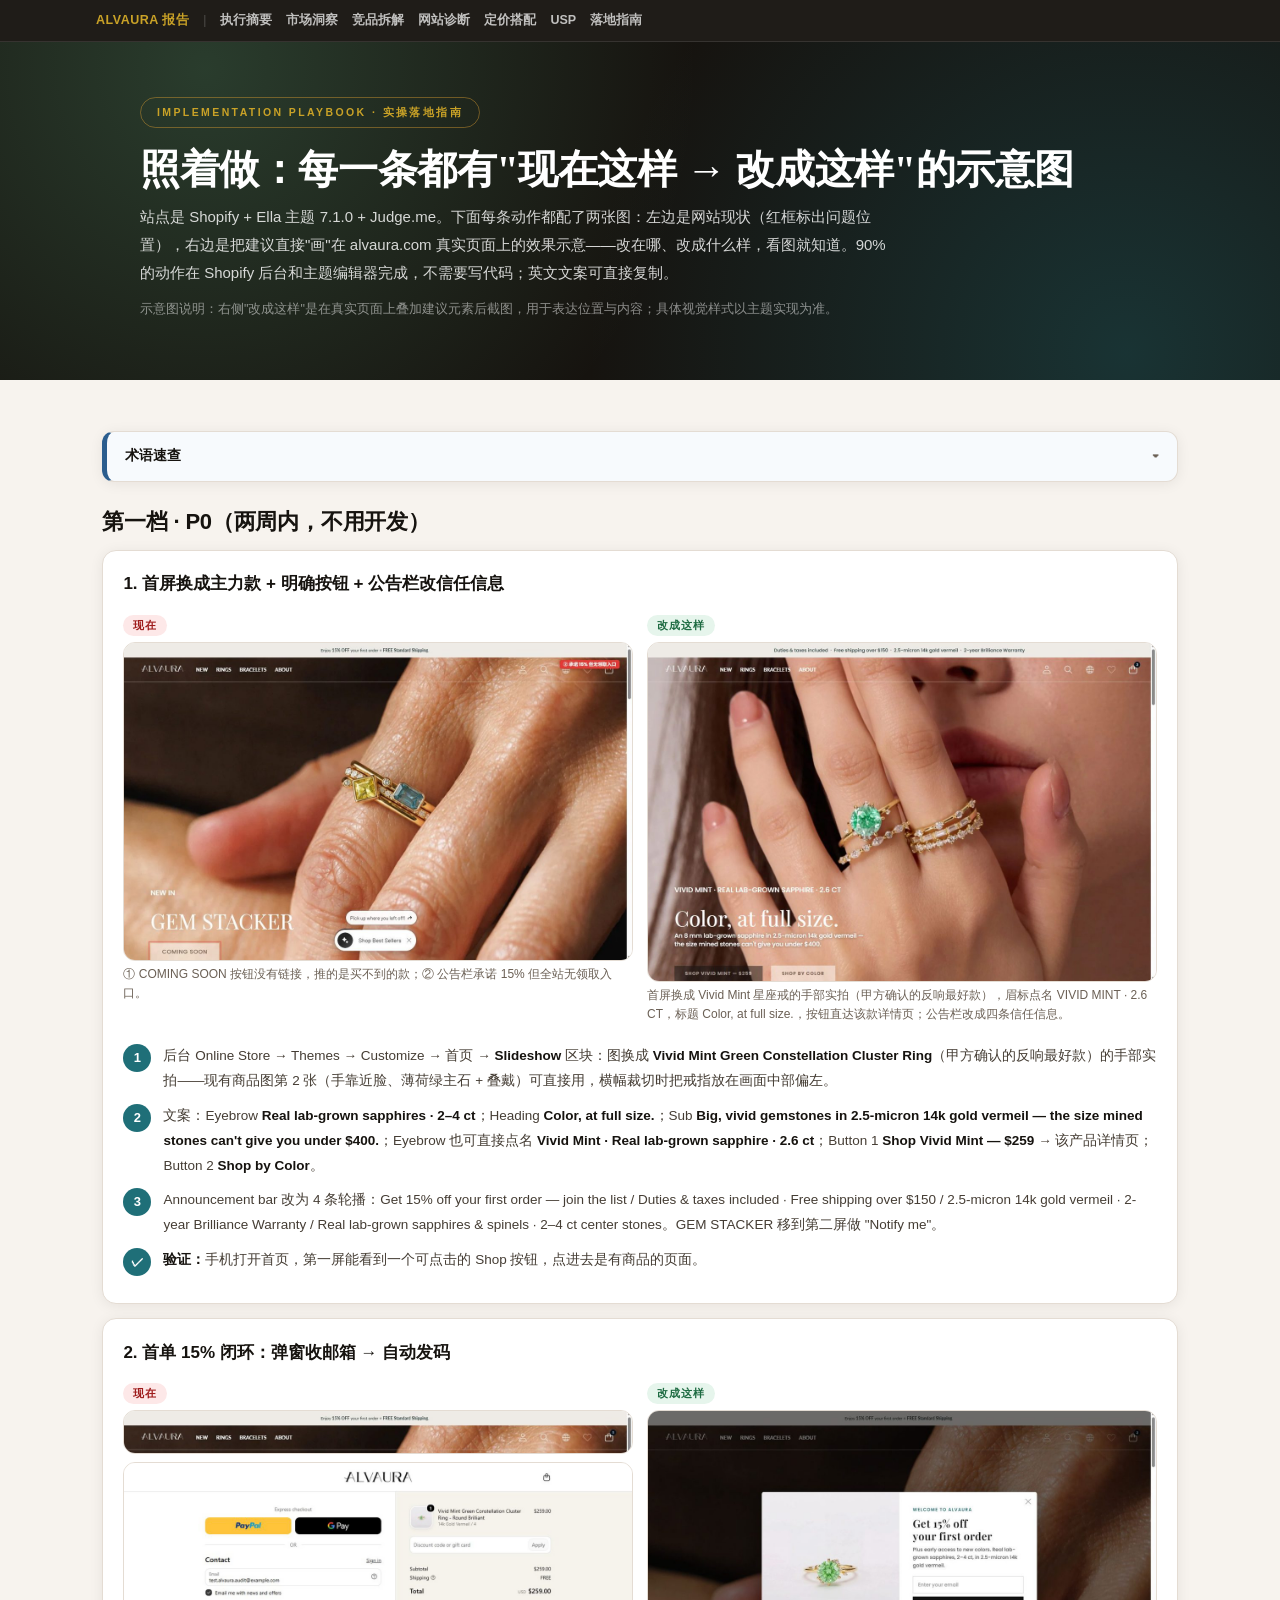
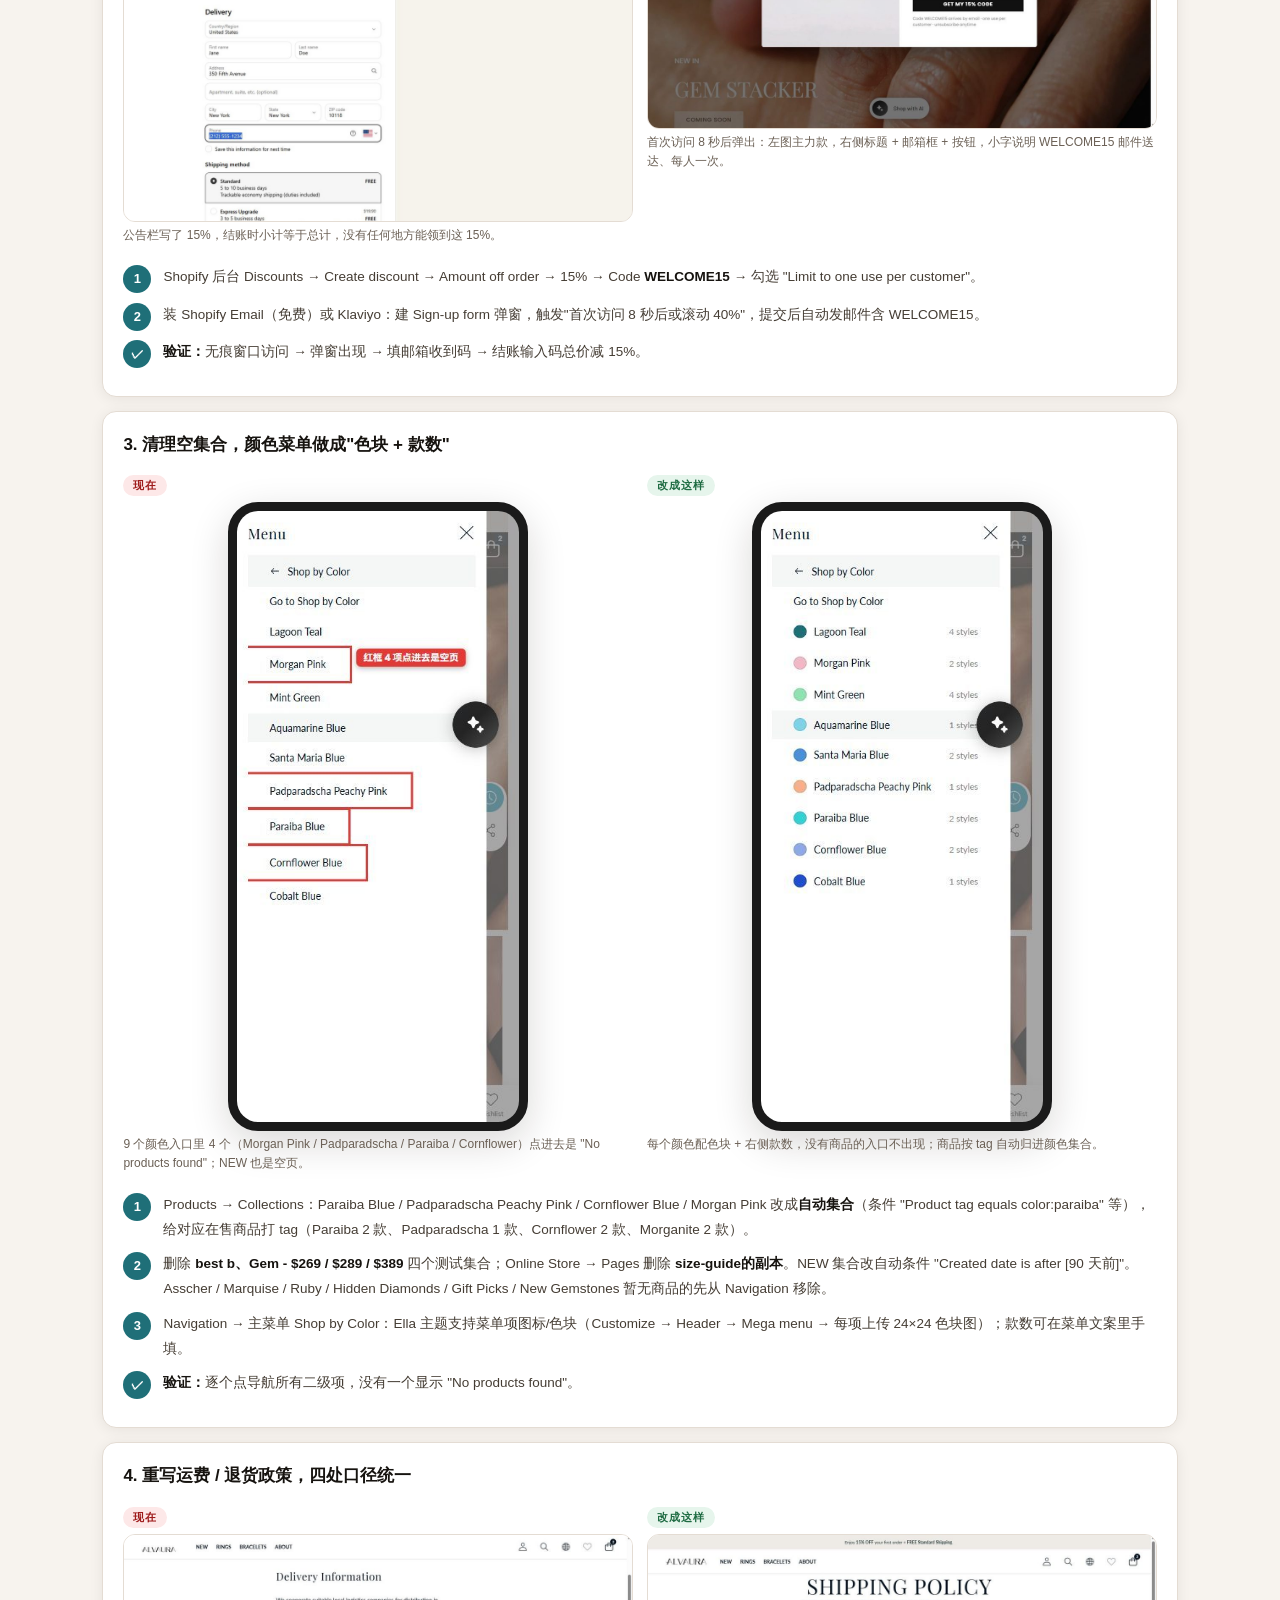
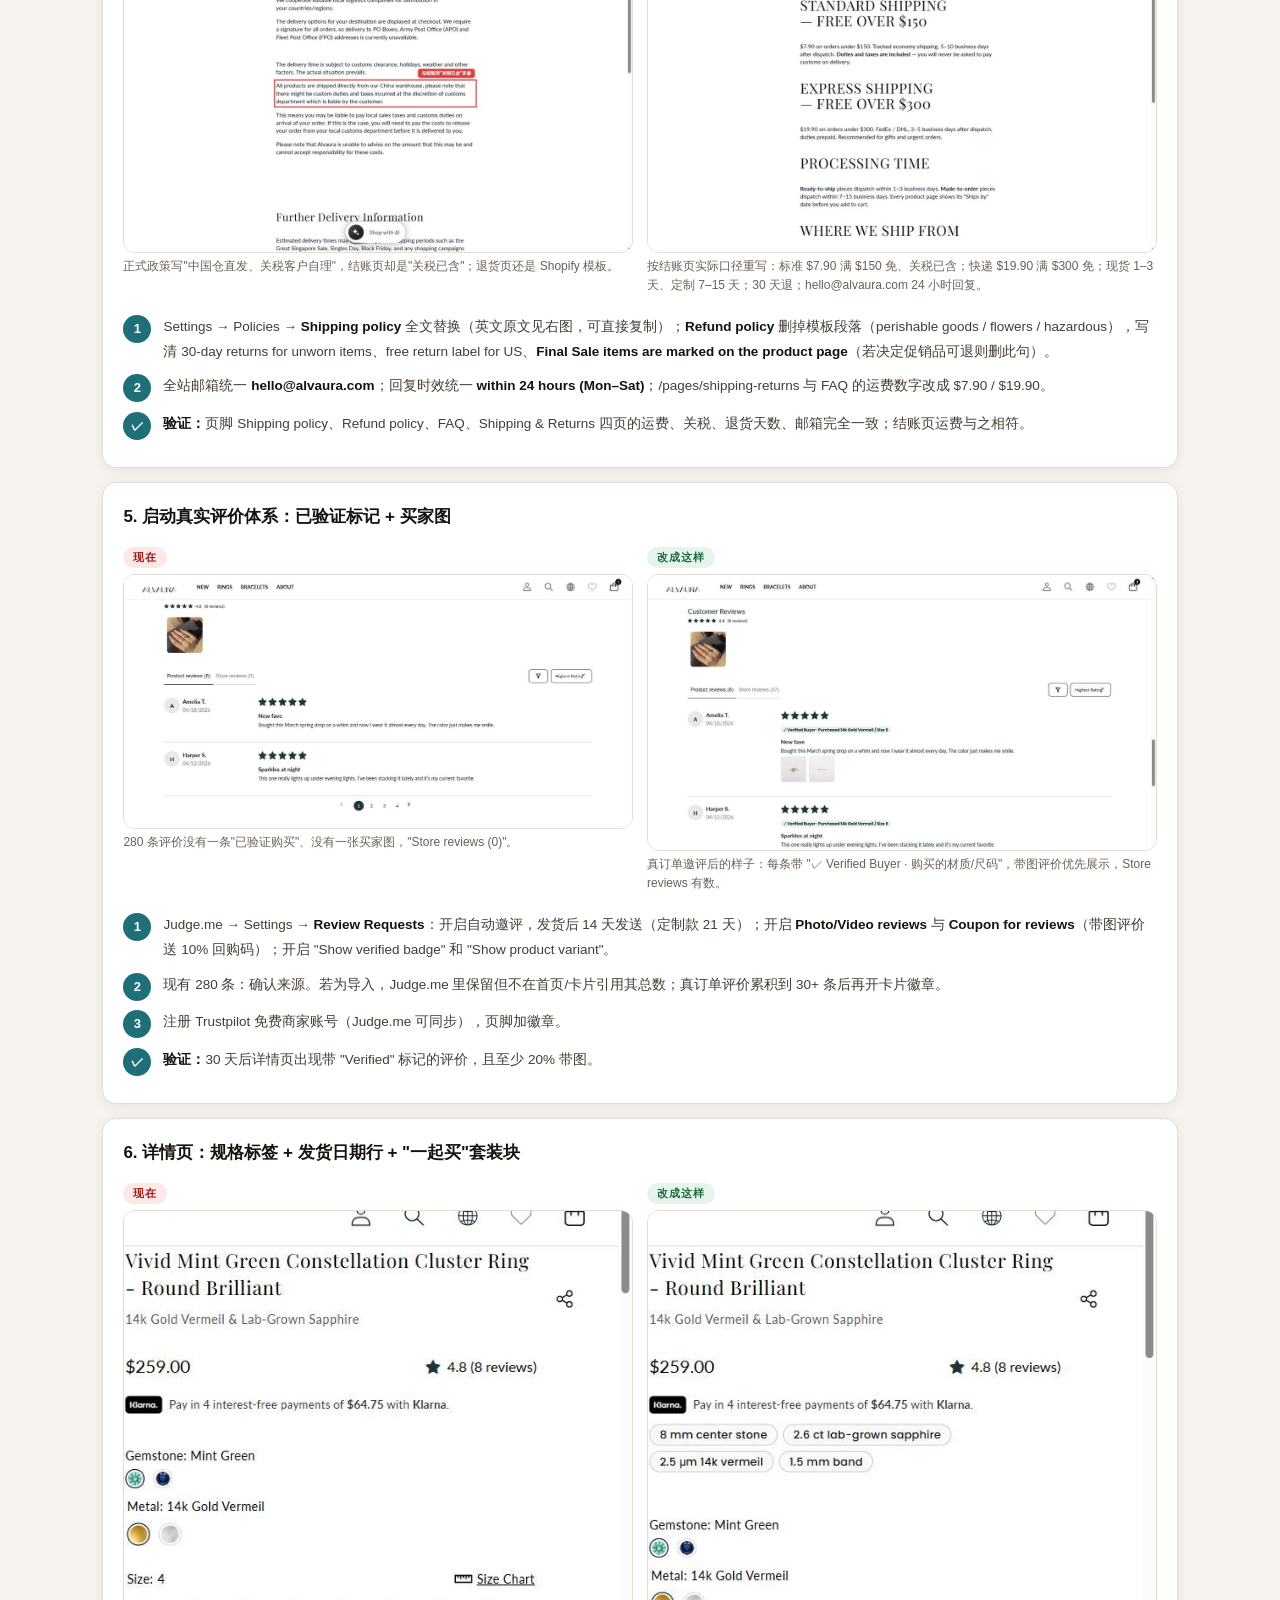
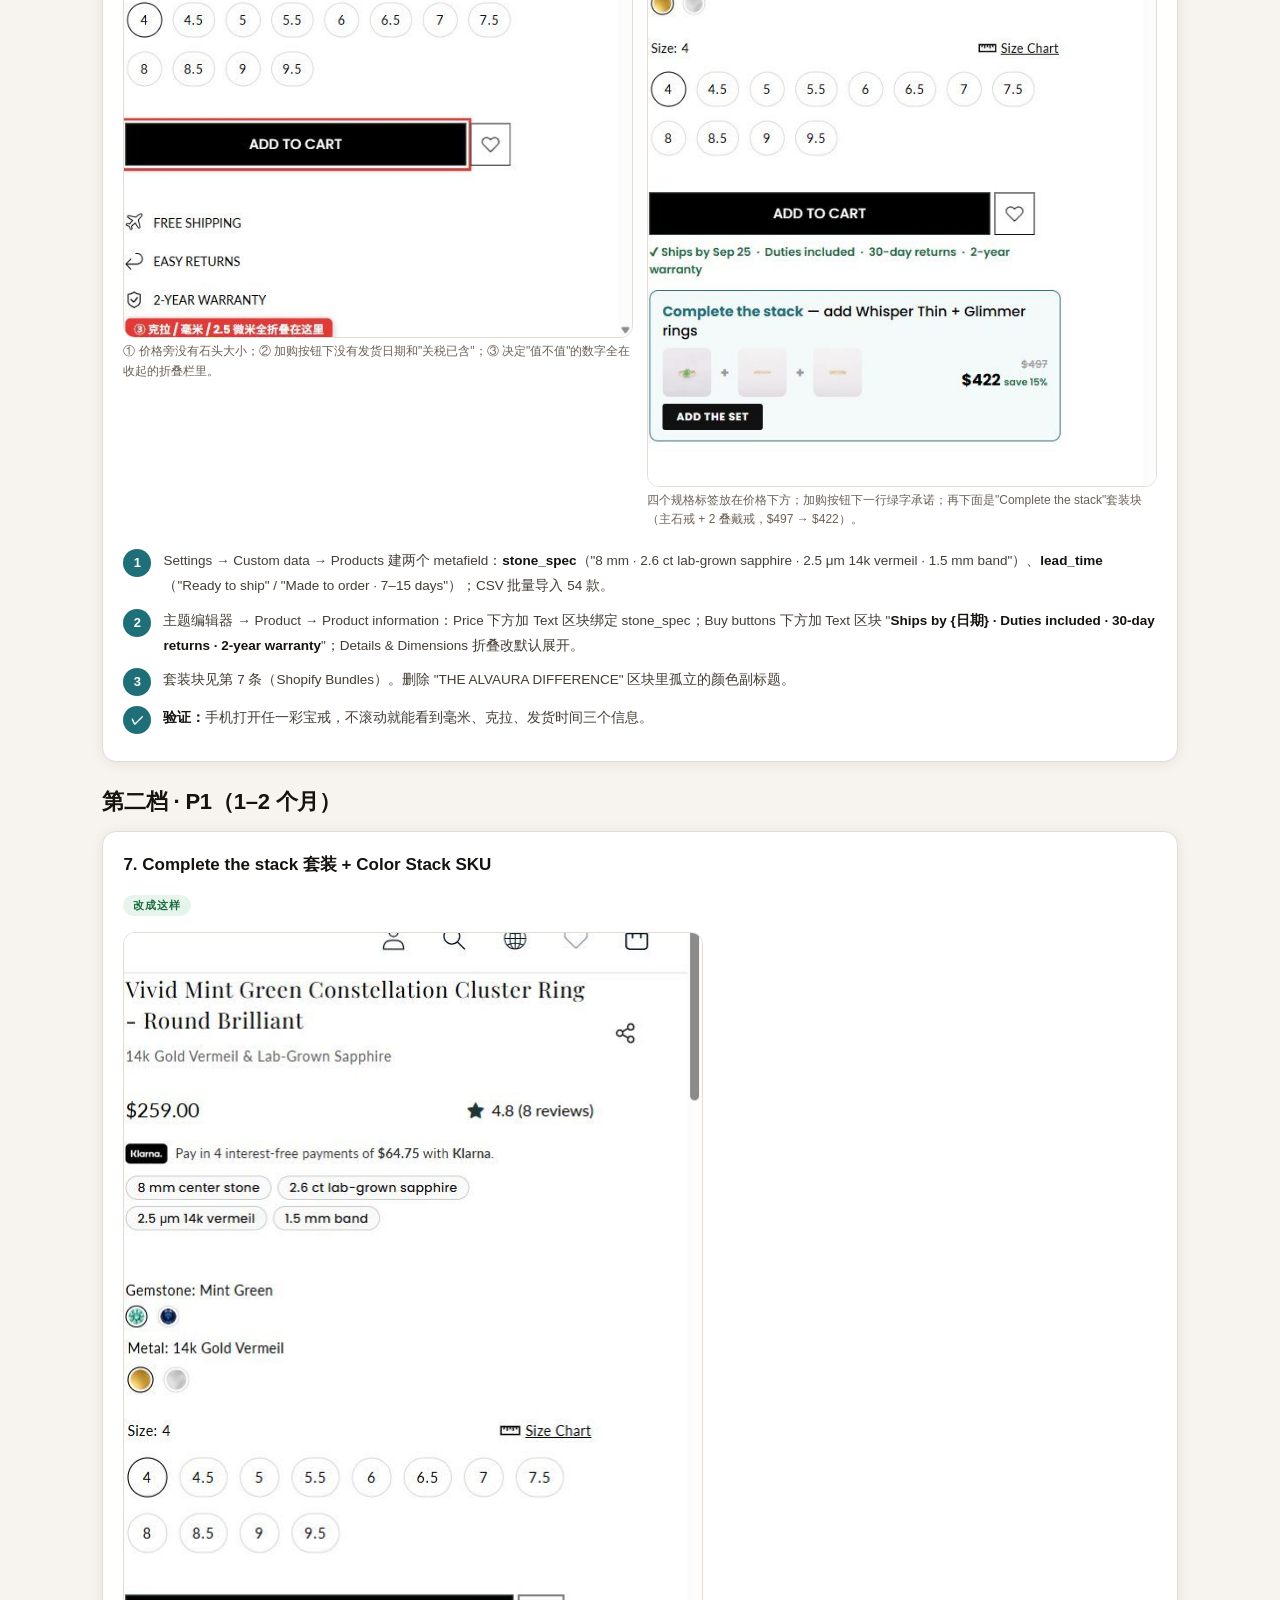
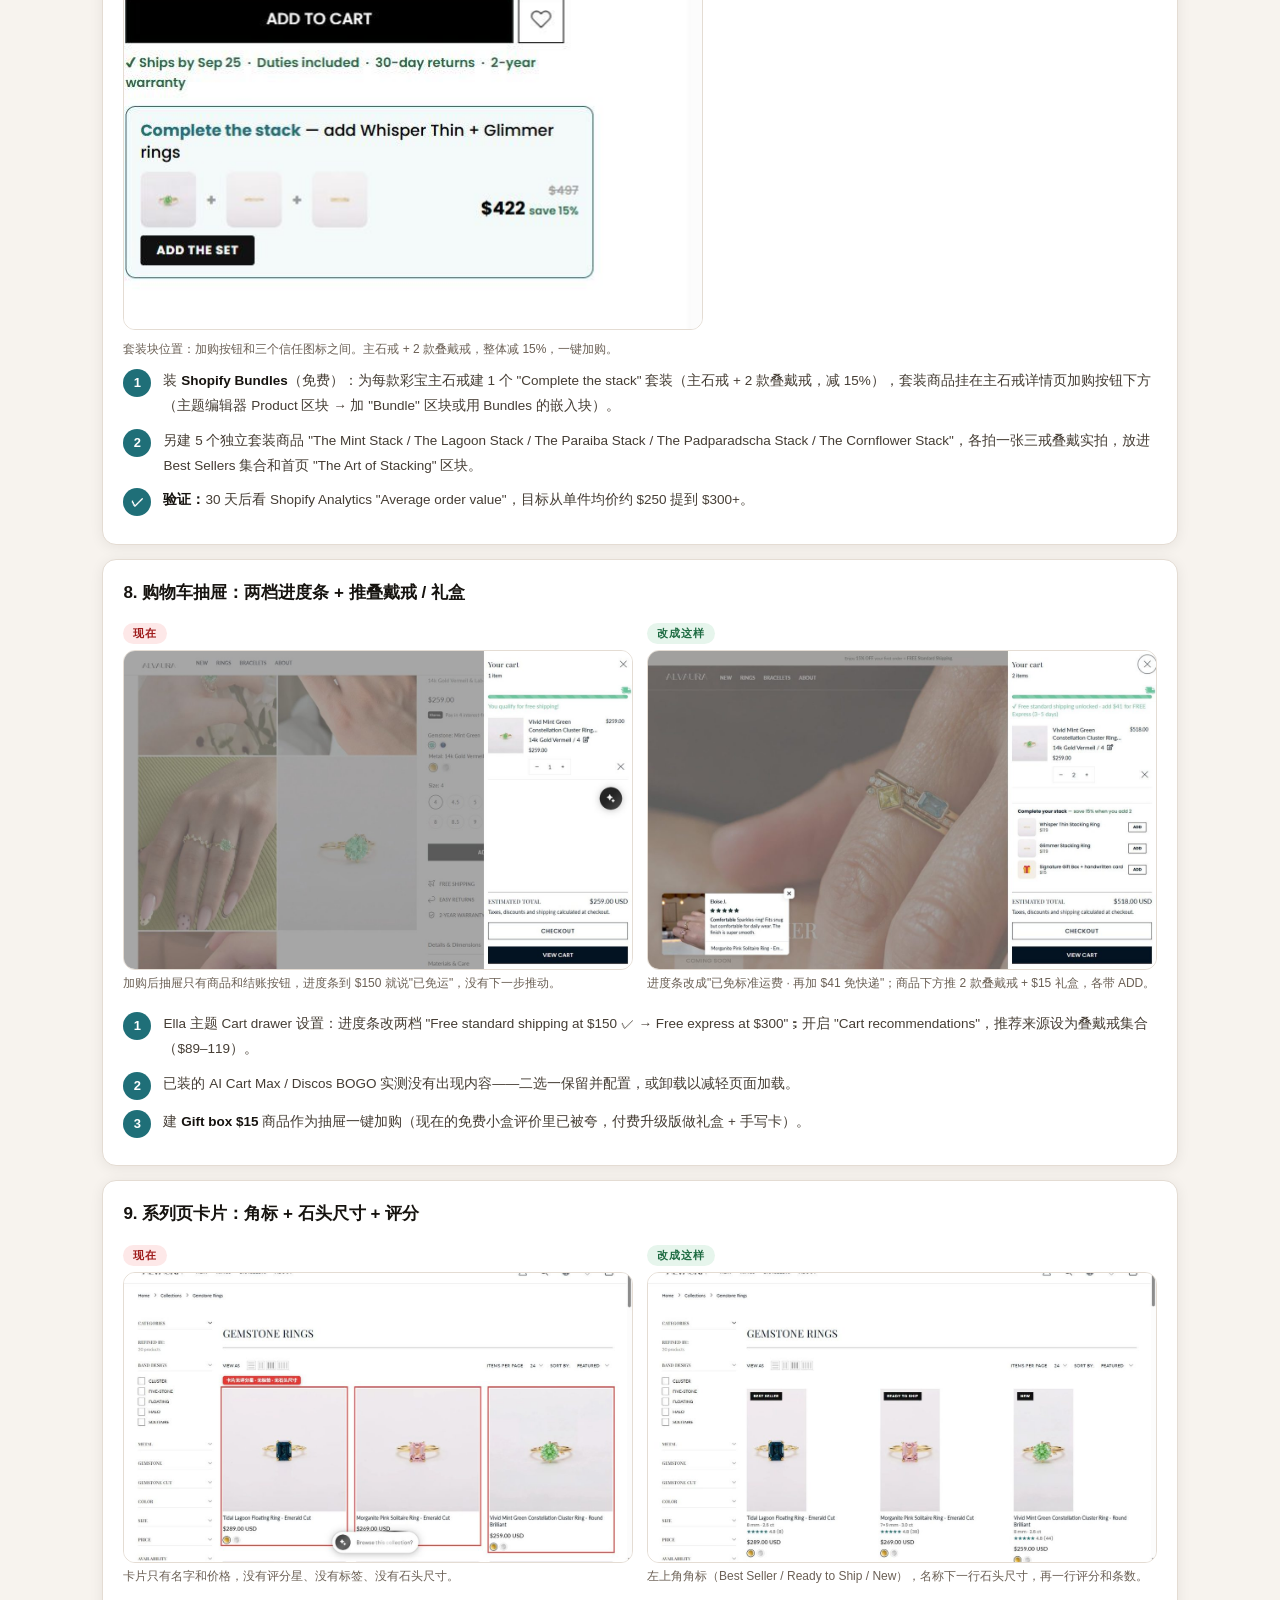
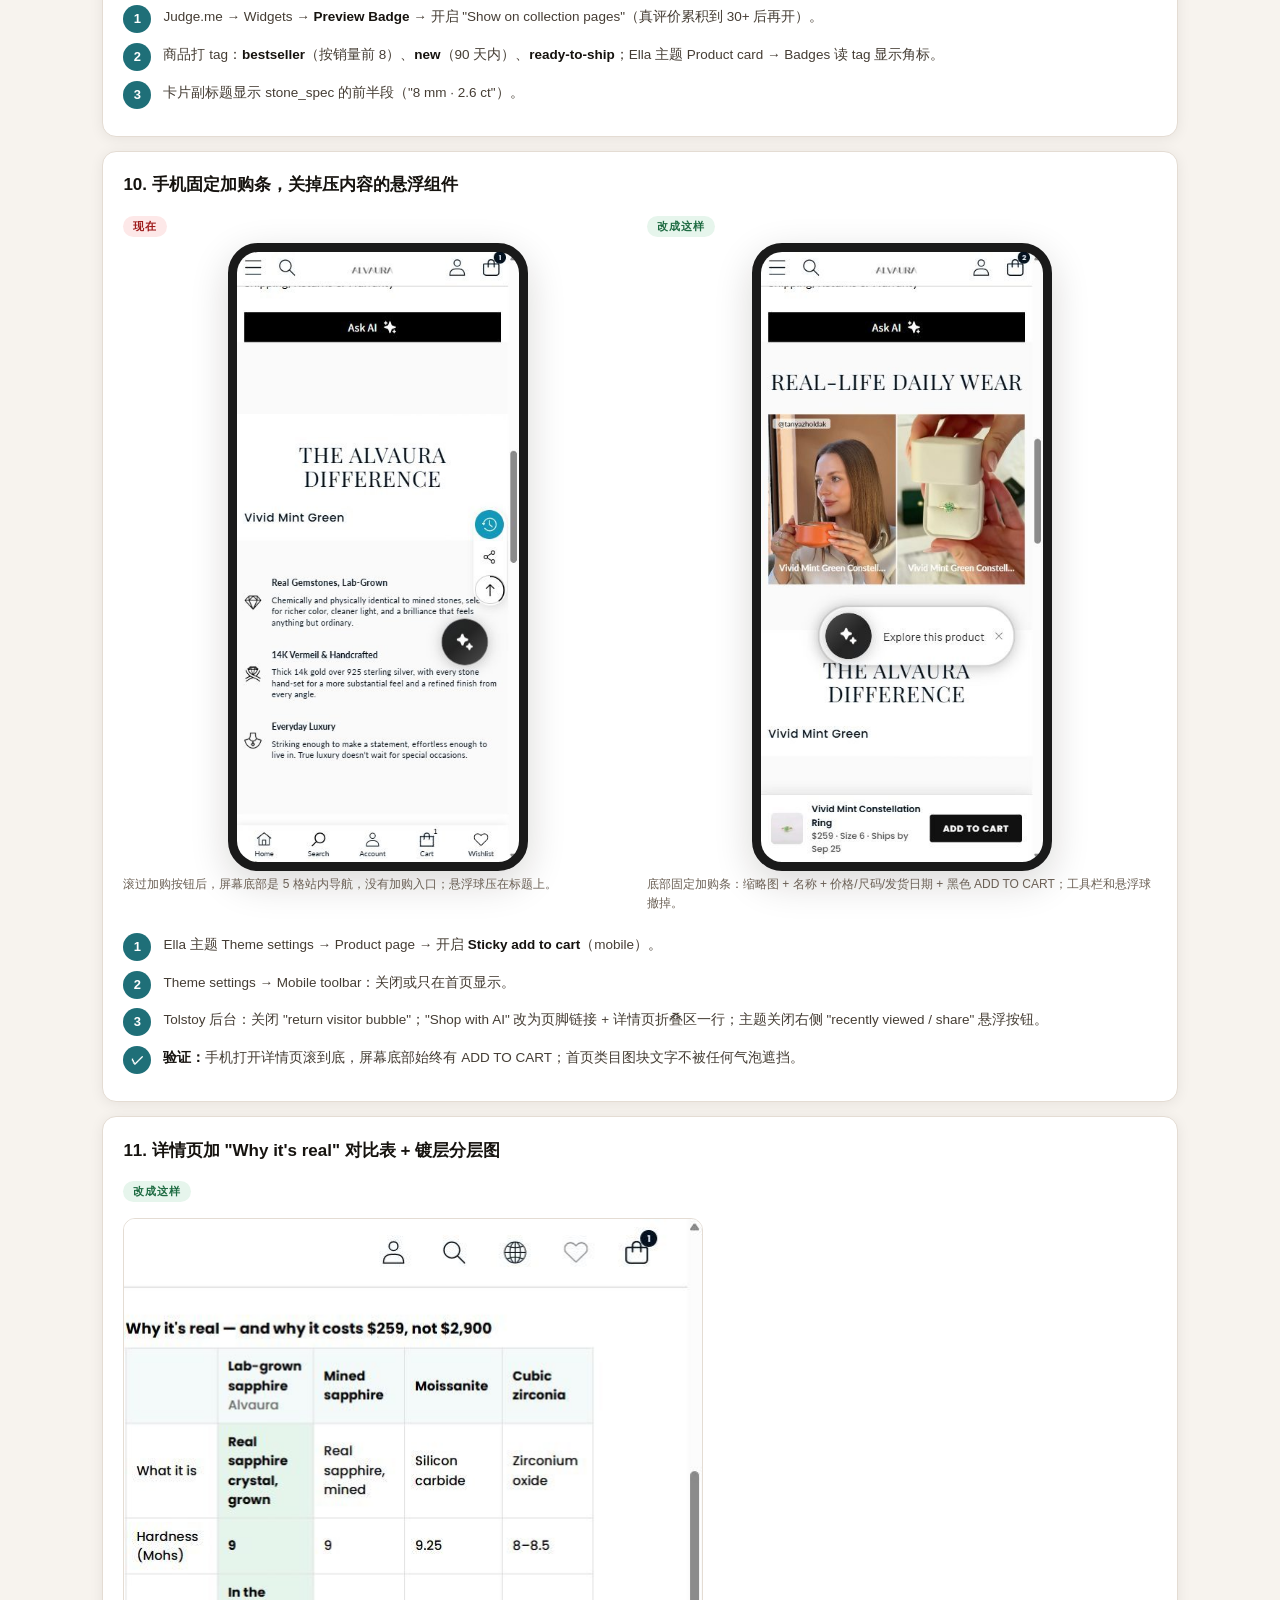
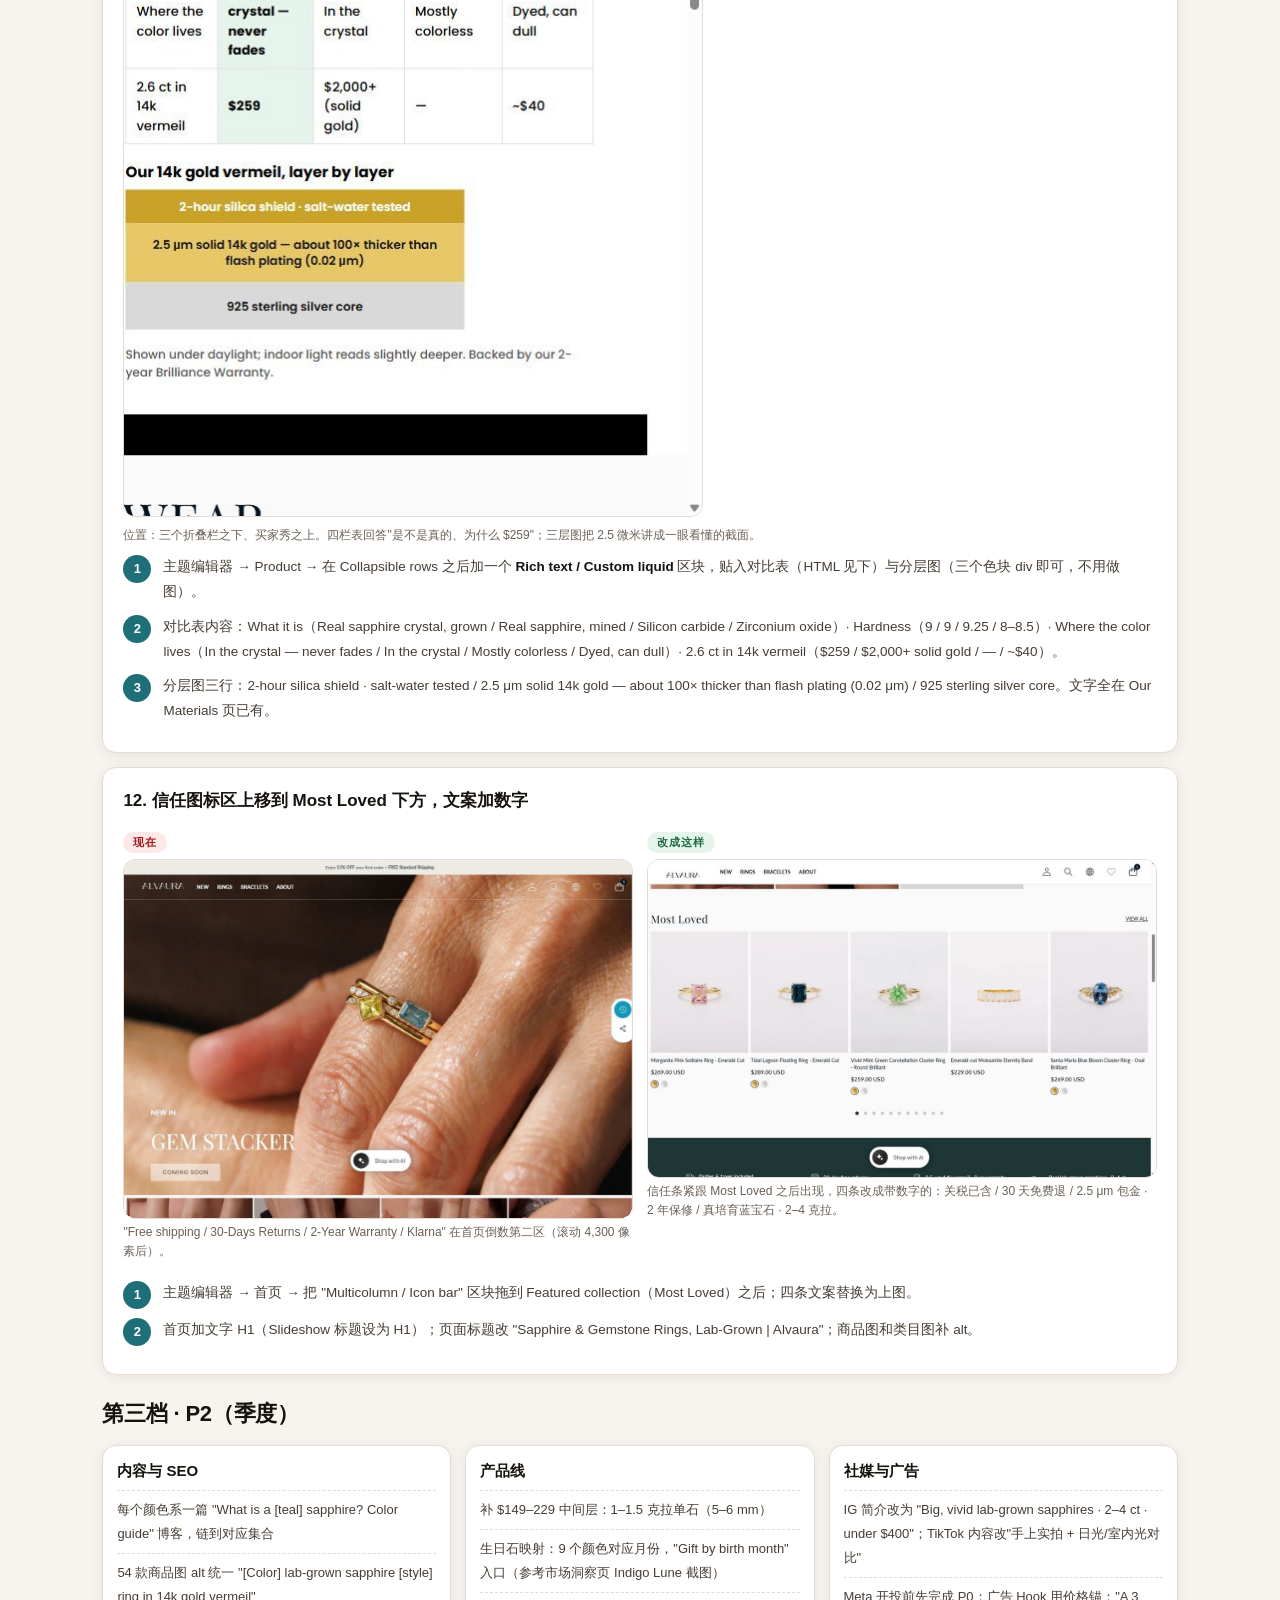
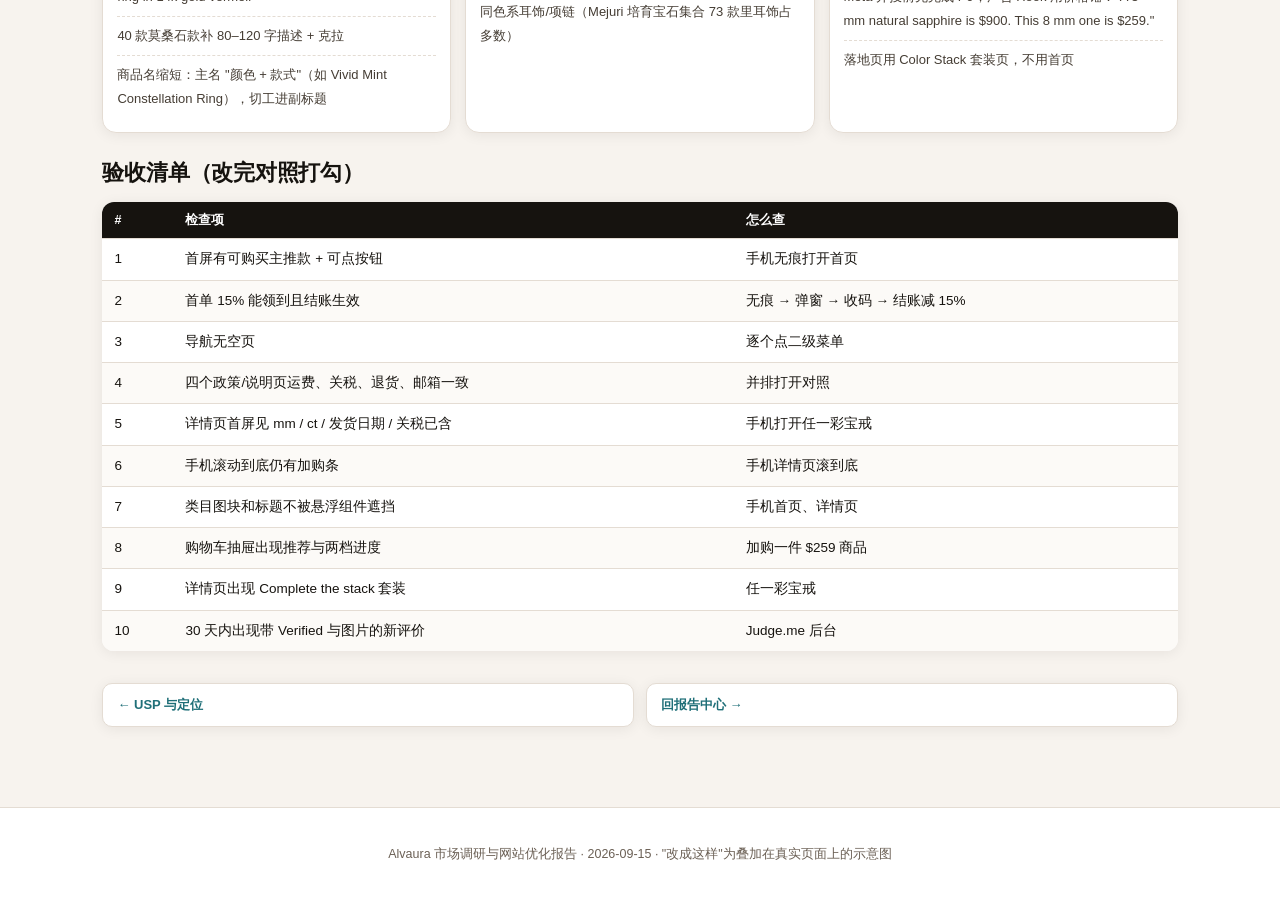
==== commit 76d2bd06: "首屏示意与建议统一改为甲方确认的反响最好款 Vivid Mint Co-Authored-By: Claude Fable 5.1 <noreply@anthropic.com>" ====
--- a/action-plan.html
+++ b/action-plan.html
@@ -54,10 +54,10 @@
   <h3>1. 首屏换成主力款 + 明确按钮 + 公告栏改信任信息</h3>
   <div class="ba2">
     <div><span class="lbl b">现在</span><div class="shot"><img loading="lazy" src="assets/shots/ap_01_hero_before.jpg" alt="现状：首屏 GEM STACKER COMING SOON，按钮无链接；公告栏承诺 15% 但无入口"></div><p class="mockcap">① COMING SOON 按钮没有链接，推的是买不到的款；② 公告栏承诺 15% 但全站无领取入口。</p></div>
-    <div><span class="lbl a">改成这样</span><div class="shot"><img loading="lazy" src="assets/shots/ap_01_hero_after.jpg" alt="建议：首屏文案 Color, at full size. 两个按钮 SHOP GEMSTONE RINGS / SHOP BY COLOR；公告栏改为关税已含·免运·2.5微米·2年保修"></div><p class="mockcap">同一张图，换文案和按钮：眉标 REAL LAB-GROWN SAPPHIRES · 2–4 CT，标题 Color, at full size.，两个可点的按钮；公告栏改成四条信任信息。正式上线建议换成评价最多的主力款实拍。</p></div>
-  </div>
-  <div class="step"><div class="no">1</div><div class="bd">后台 Online Store → Themes → Customize → 首页 → <b>Slideshow</b> 区块：图换成主力款手部实拍（Tidal Lagoon 五石戒或 Misty Cornflower 五石戒，评价最多）。</div></div>
-  <div class="step"><div class="no">2</div><div class="bd">文案：Eyebrow <b>Real lab-grown sapphires · 2–4 ct</b>；Heading <b>Color, at full size.</b>；Sub <b>Big, vivid gemstones in 2.5-micron 14k gold vermeil — the size mined stones can't give you under $400.</b>；Button 1 <b>Shop Gemstone Rings</b> → /collections/gemstone-ring；Button 2 <b>Shop by Color</b>。</div></div>
+    <div><span class="lbl a">改成这样</span><div class="shot"><img loading="lazy" src="assets/shots/ap_01_hero_after.jpg" alt="建议：首屏文案 Color, at full size. 两个按钮 SHOP GEMSTONE RINGS / SHOP BY COLOR；公告栏改为关税已含·免运·2.5微米·2年保修"></div><p class="mockcap">首屏换成 Vivid Mint 星座戒的手部实拍（甲方确认的反响最好款），眉标点名 VIVID MINT · 2.6 CT，标题 Color, at full size.，按钮直达该款详情页；公告栏改成四条信任信息。</p></div>
+  </div>
+  <div class="step"><div class="no">1</div><div class="bd">后台 Online Store → Themes → Customize → 首页 → <b>Slideshow</b> 区块：图换成 <b>Vivid Mint Green Constellation Cluster Ring</b>（甲方确认的反响最好款）的手部实拍——现有商品图第 2 张（手靠近脸、薄荷绿主石 + 叠戴）可直接用，横幅裁切时把戒指放在画面中部偏左。</div></div>
+  <div class="step"><div class="no">2</div><div class="bd">文案：Eyebrow <b>Real lab-grown sapphires · 2–4 ct</b>；Heading <b>Color, at full size.</b>；Sub <b>Big, vivid gemstones in 2.5-micron 14k gold vermeil — the size mined stones can't give you under $400.</b>；Eyebrow 也可直接点名 <b>Vivid Mint · Real lab-grown sapphire · 2.6 ct</b>；Button 1 <b>Shop Vivid Mint — $259</b> → 该产品详情页；Button 2 <b>Shop by Color</b>。</div></div>
   <div class="step"><div class="no">3</div><div class="bd">Announcement bar 改为 4 条轮播：Get 15% off your first order — join the list / Duties & taxes included · Free shipping over $150 / 2.5-micron 14k gold vermeil · 2-year Brilliance Warranty / Real lab-grown sapphires & spinels · 2–4 ct center stones。GEM STACKER 移到第二屏做 "Notify me"。</div></div>
   <div class="step"><div class="no">✓</div><div class="bd"><b>验证：</b>手机打开首页，第一屏能看到一个可点击的 Shop 按钮，点进去是有商品的页面。</div></div>
 </div>
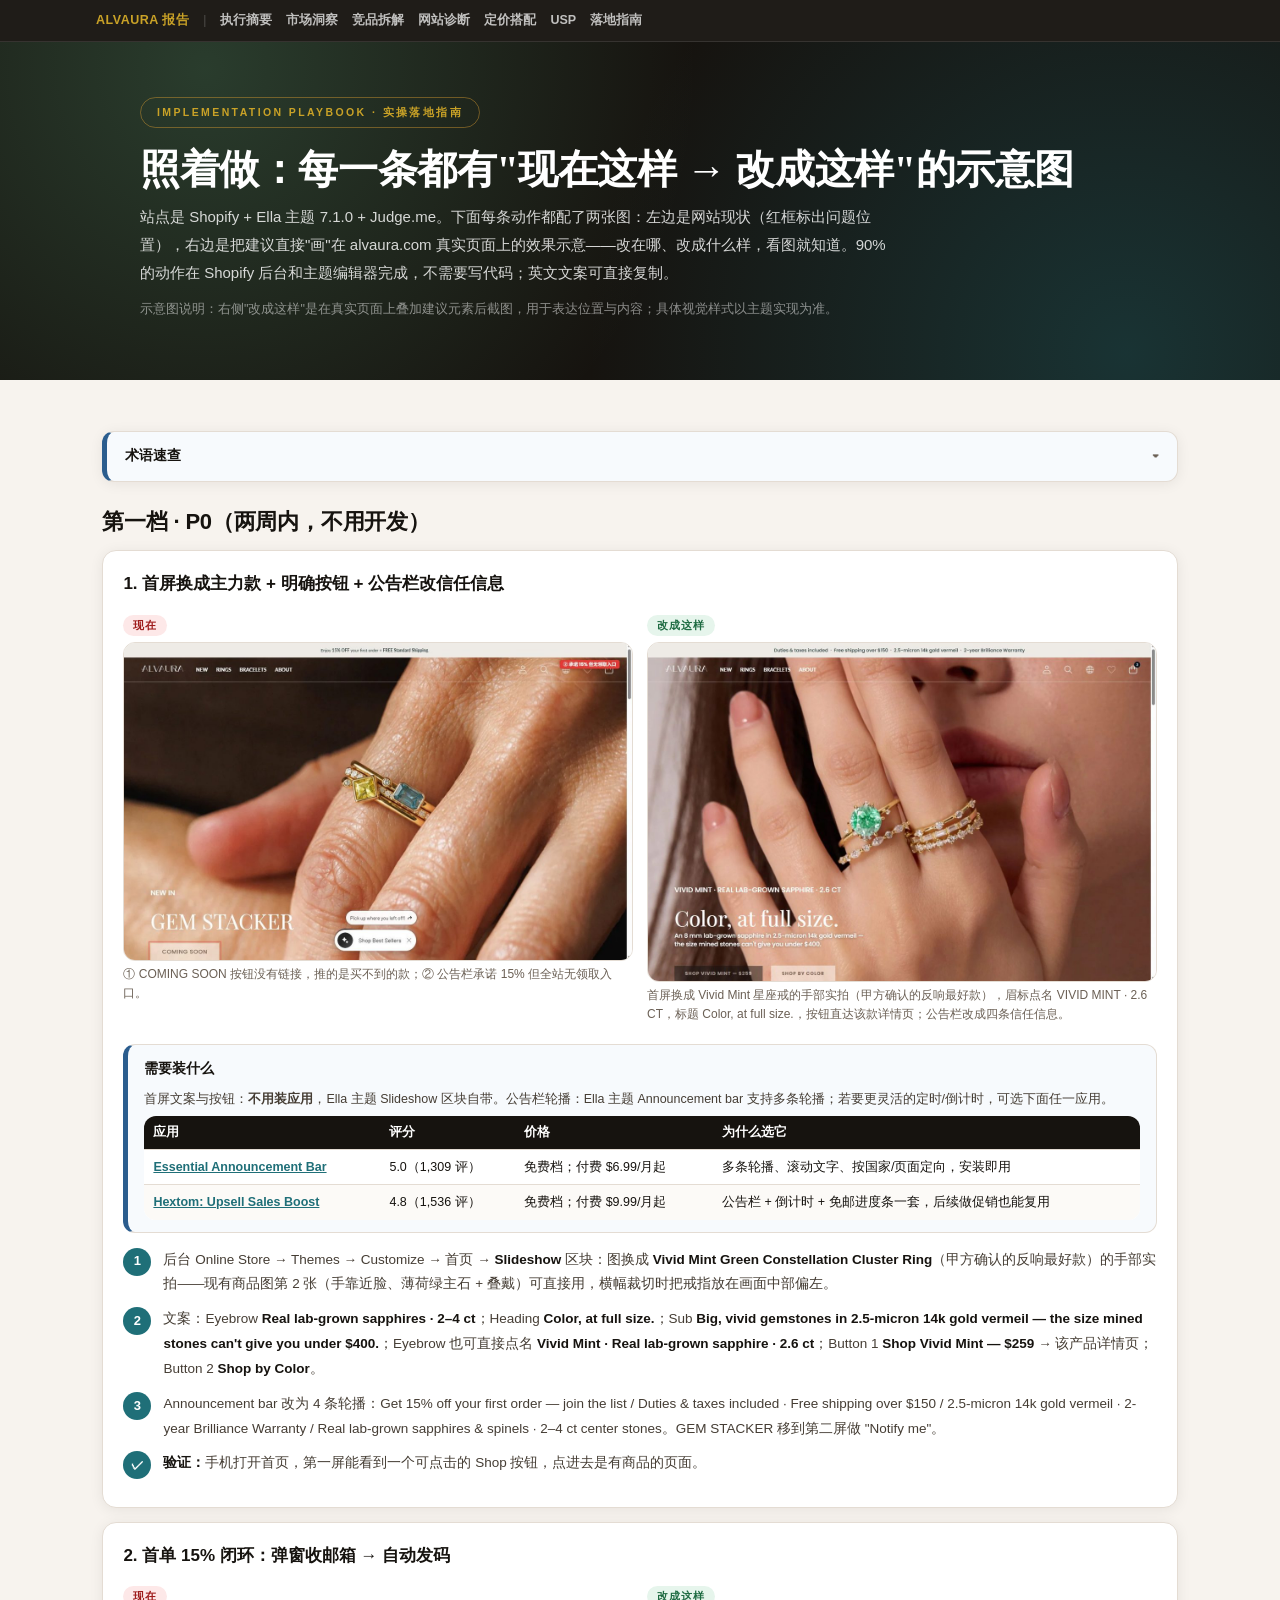
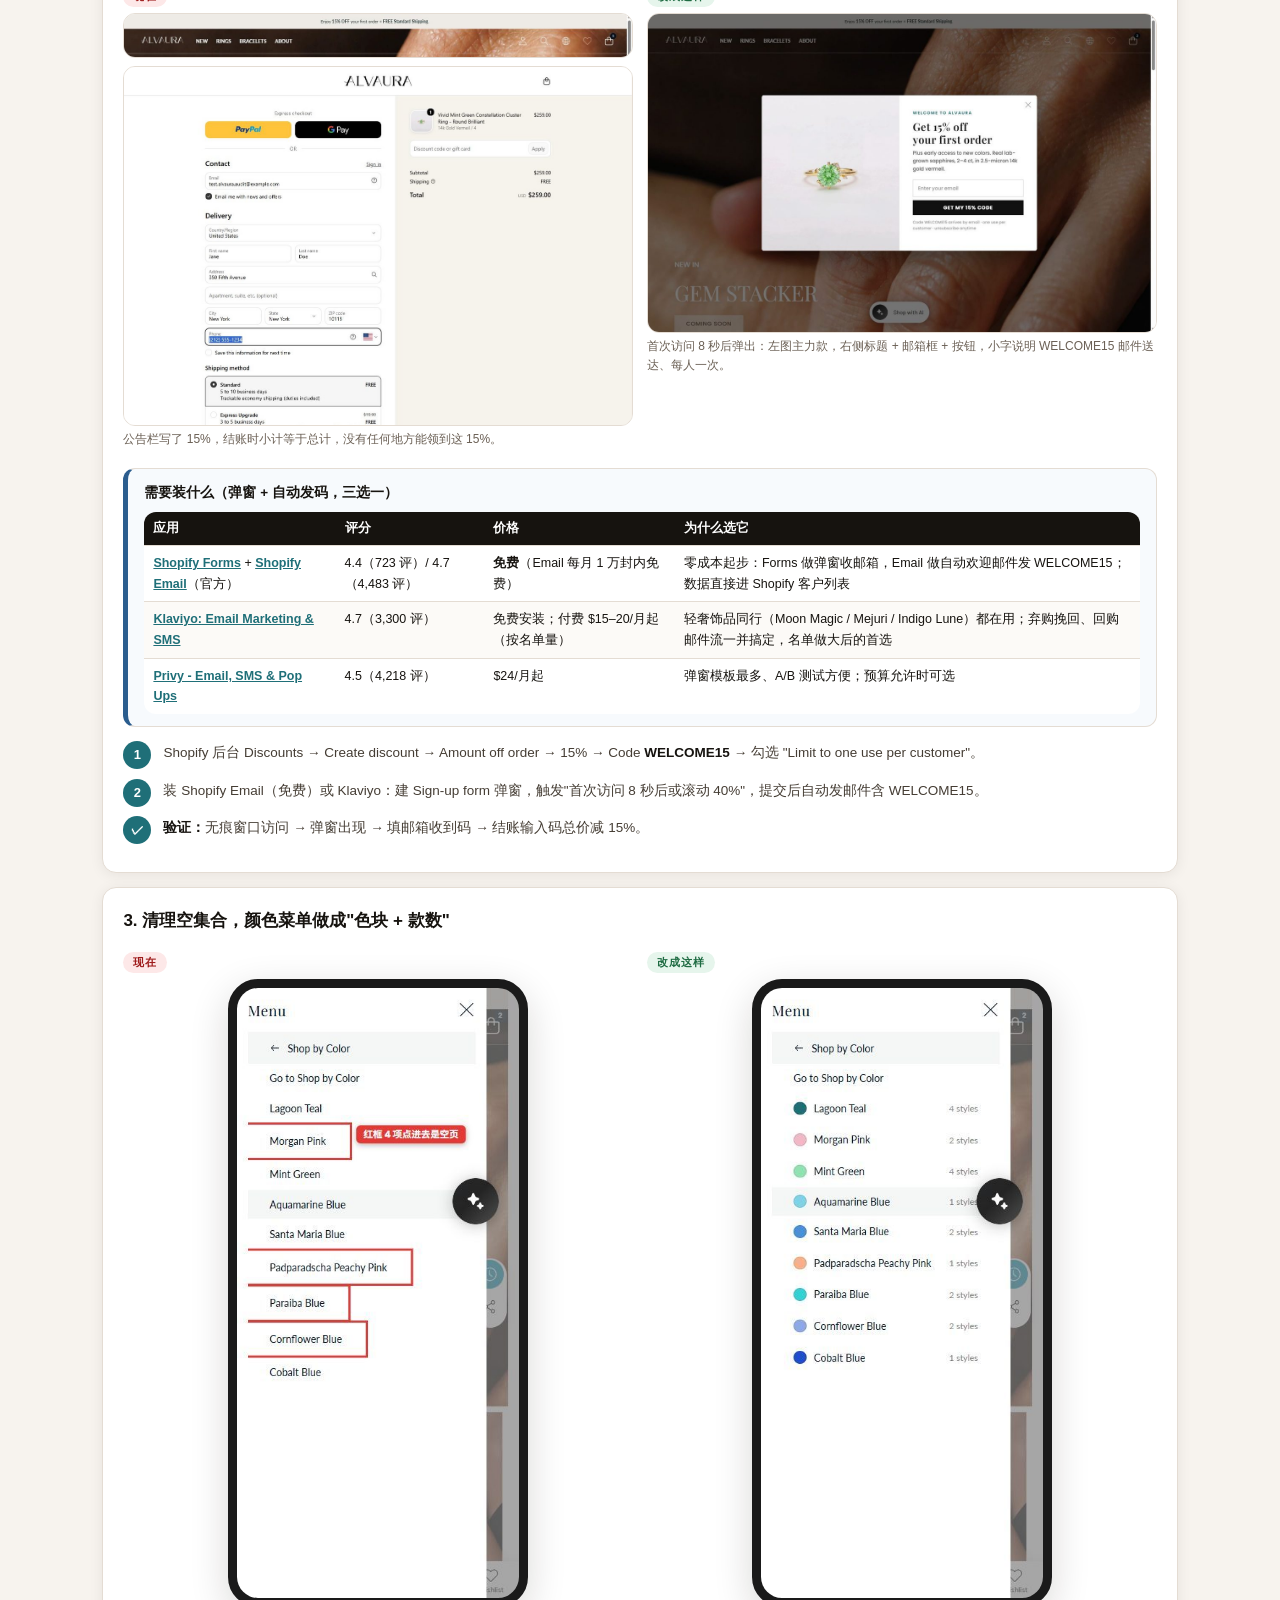
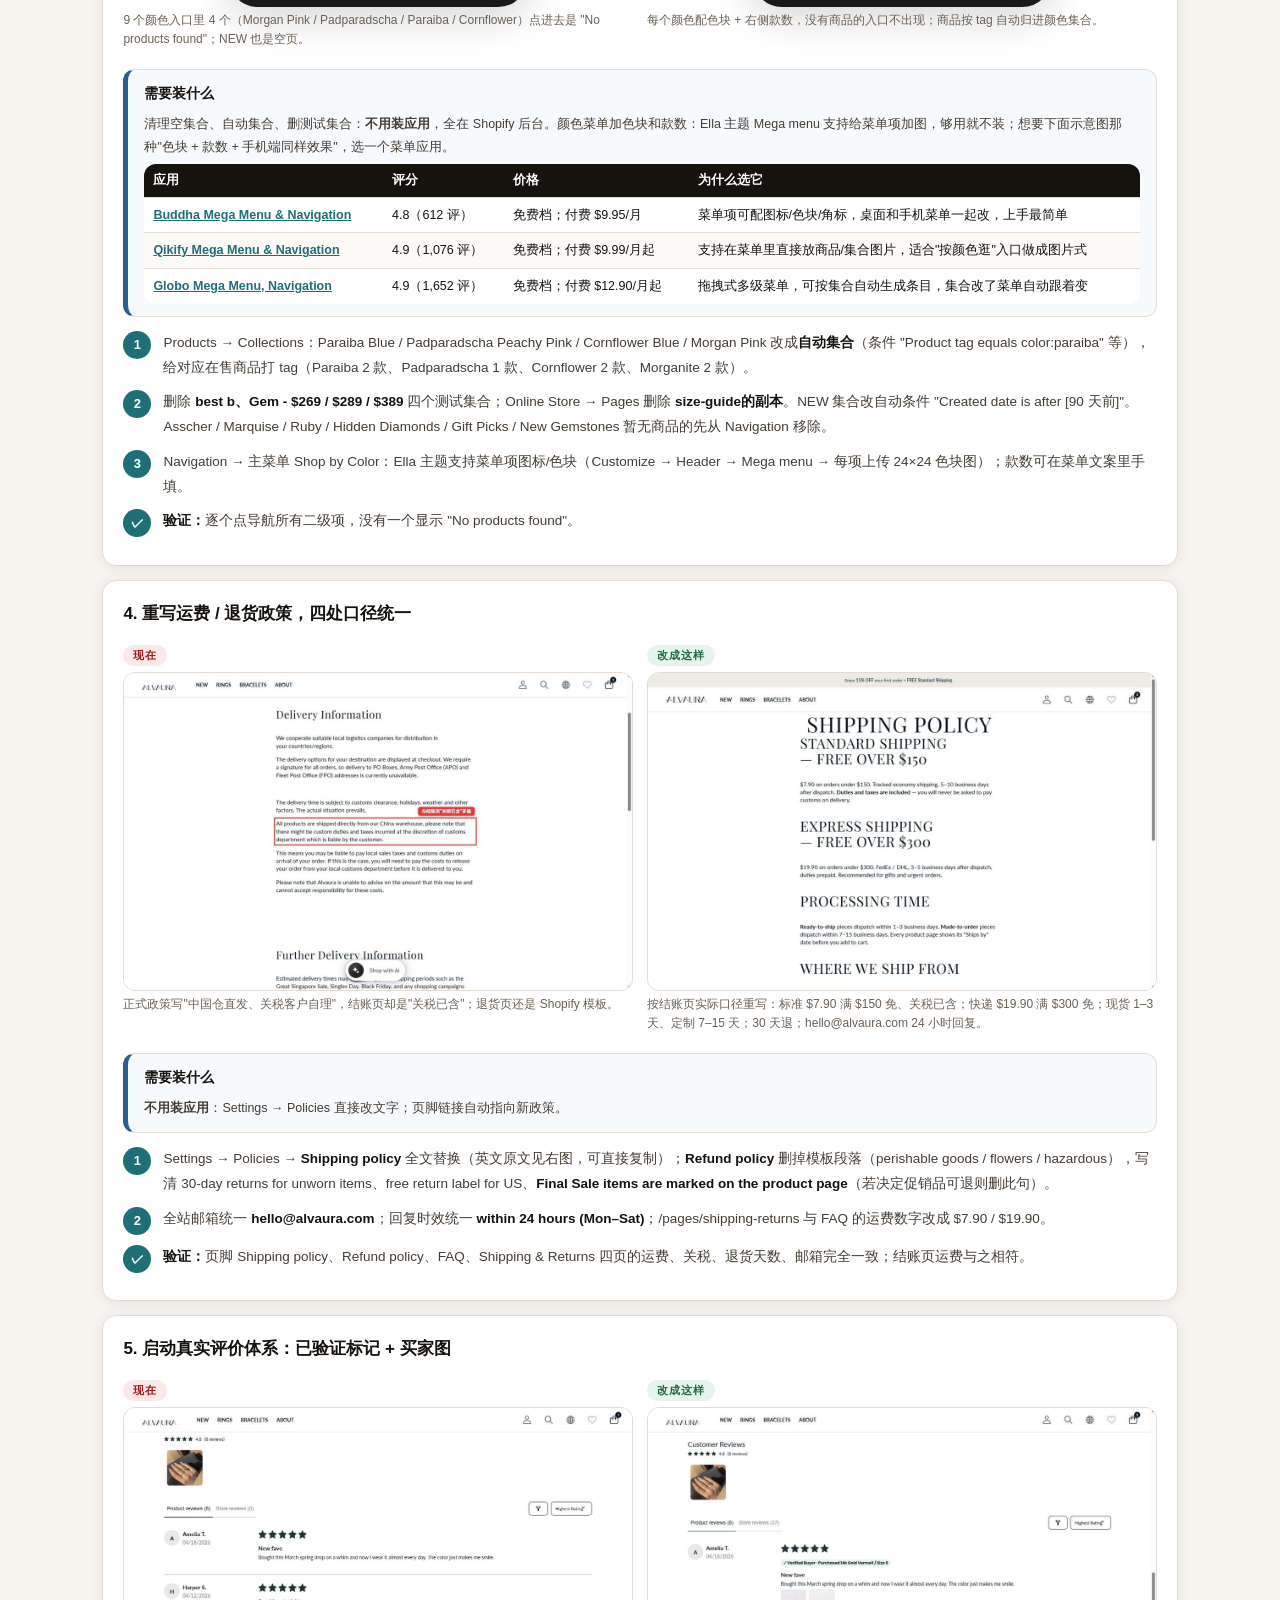
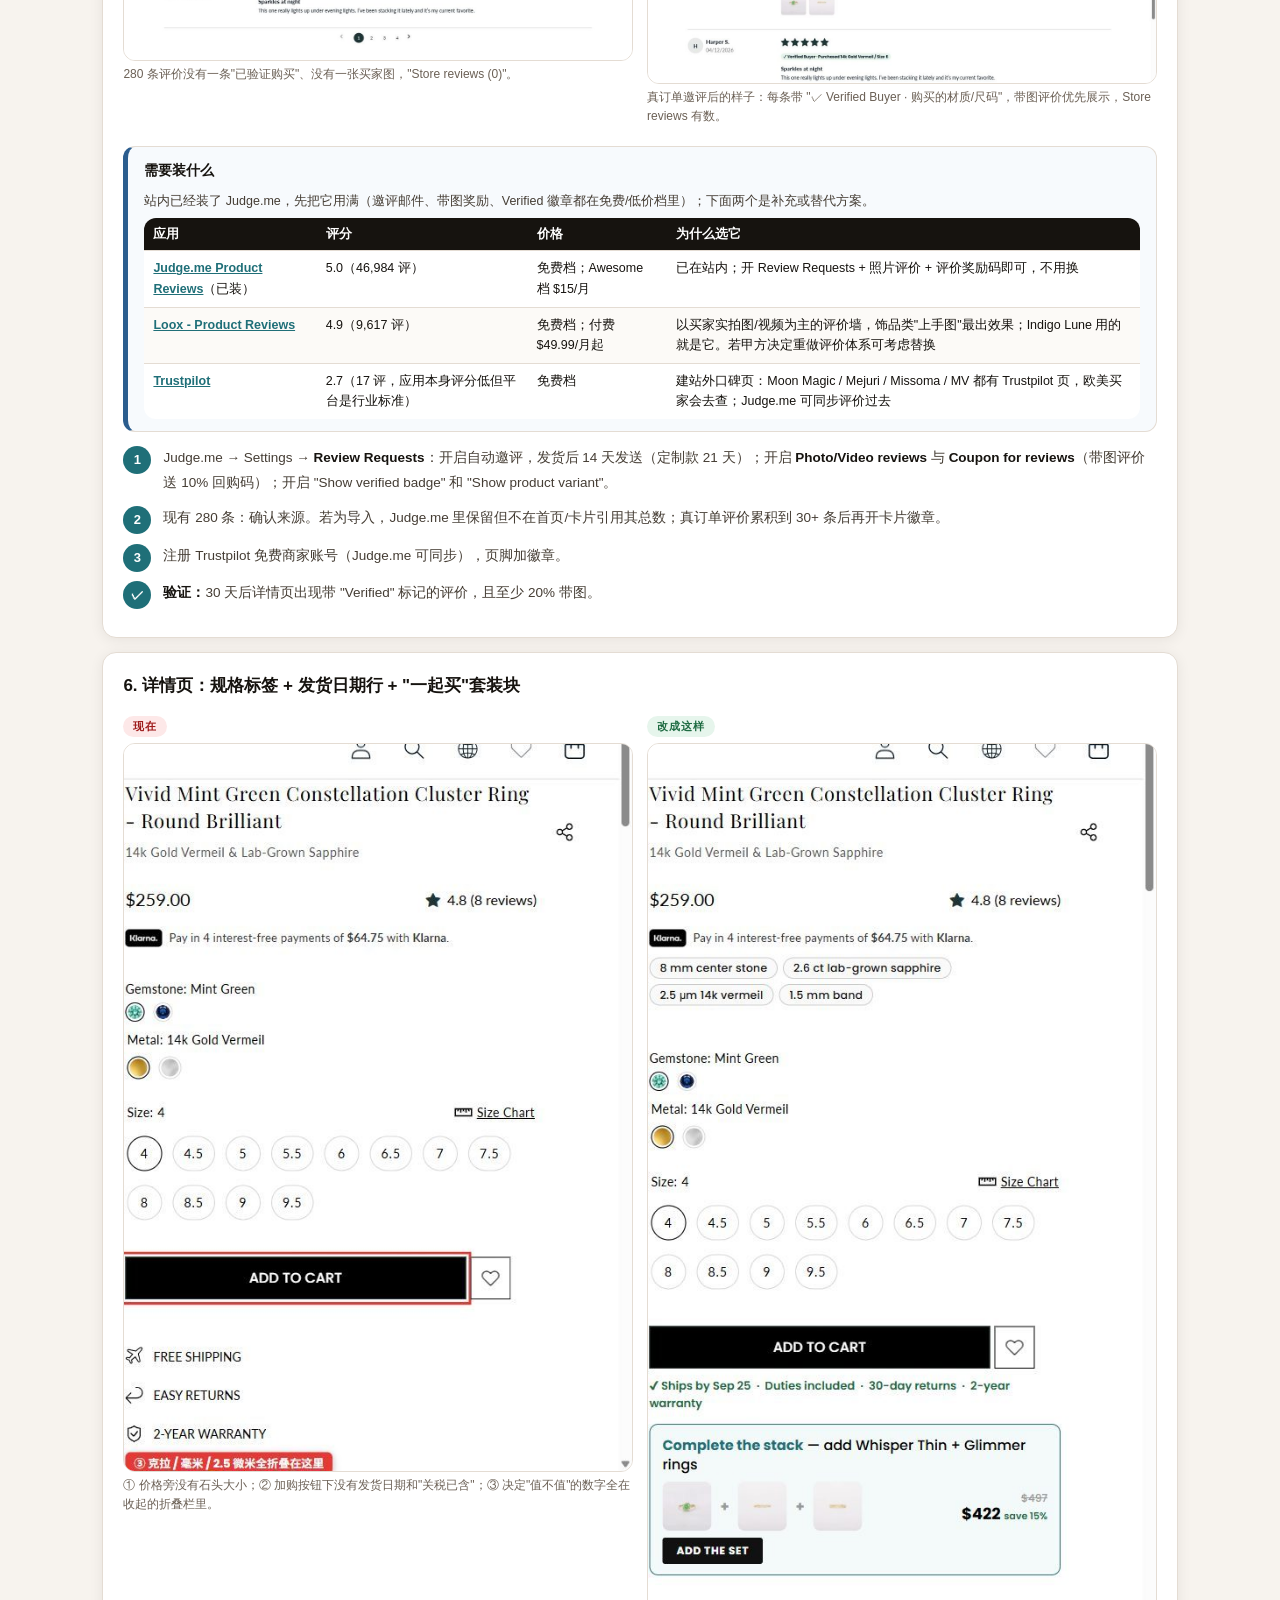
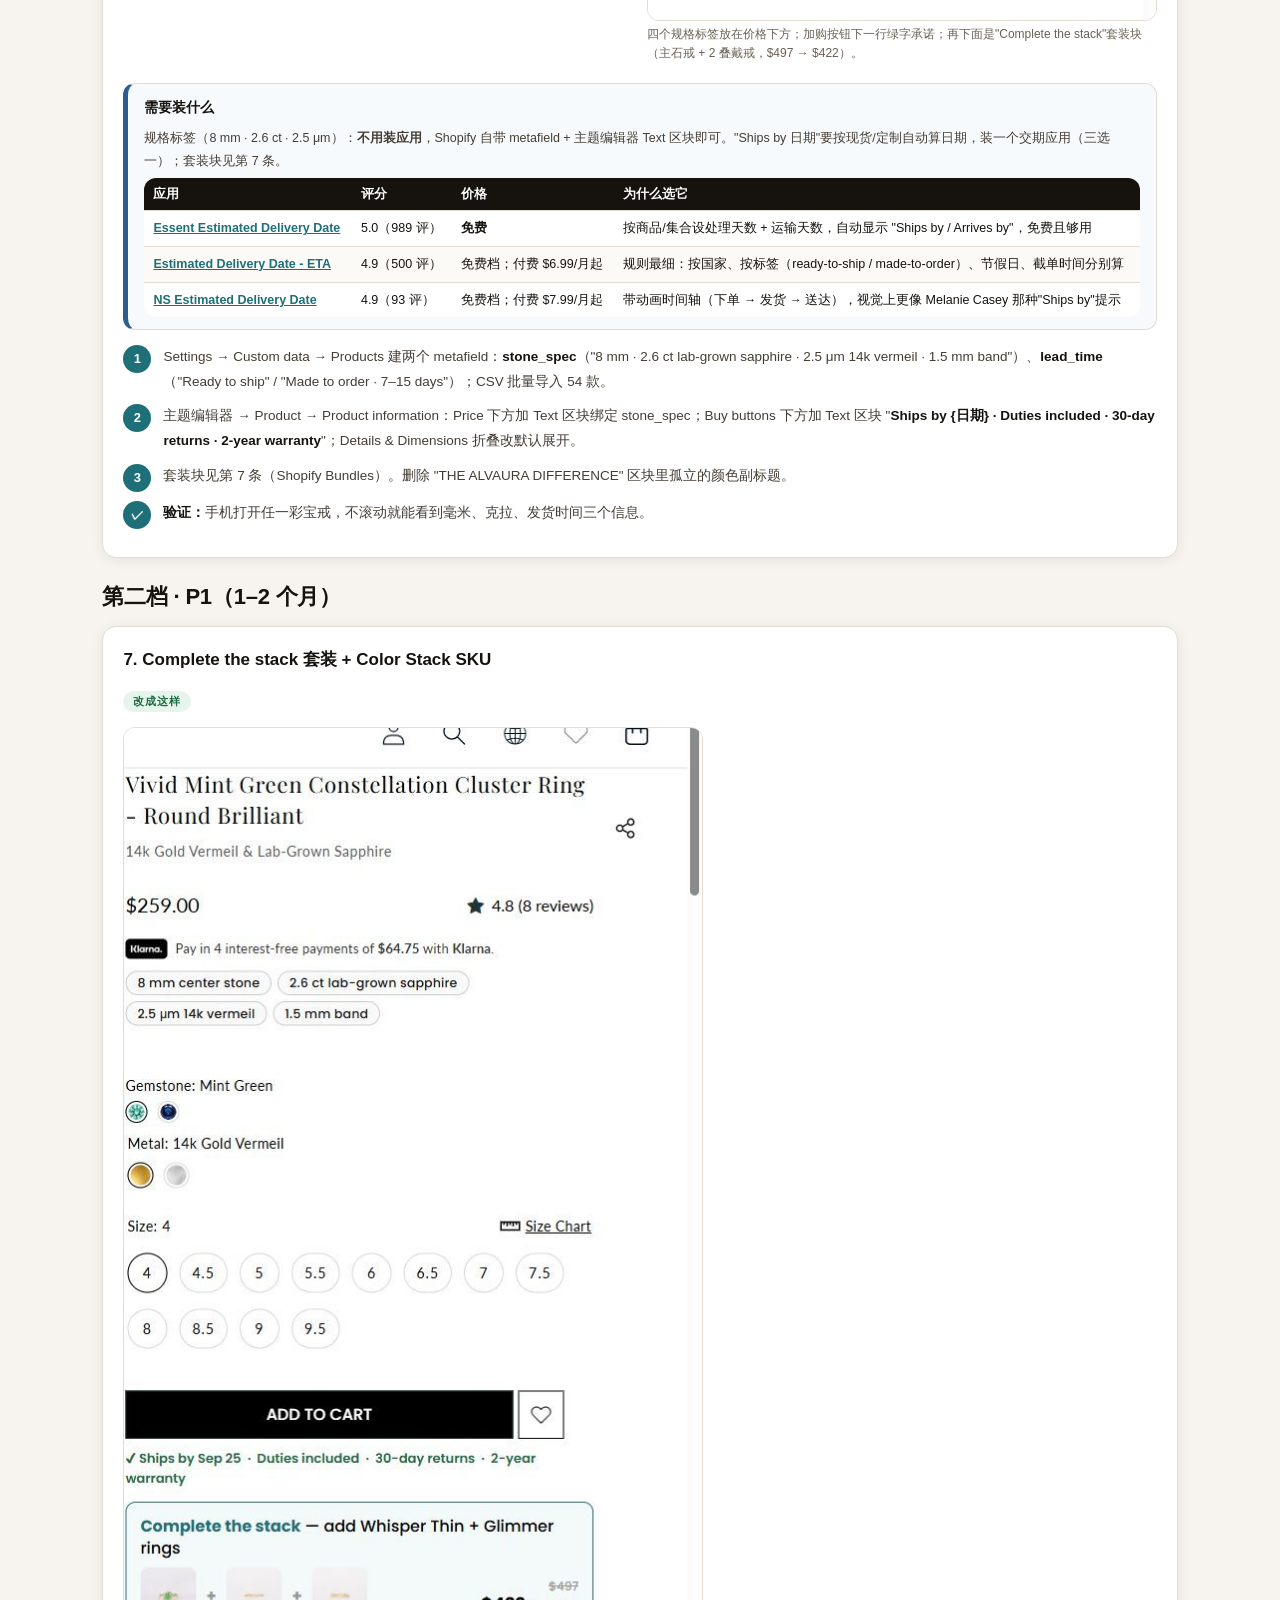
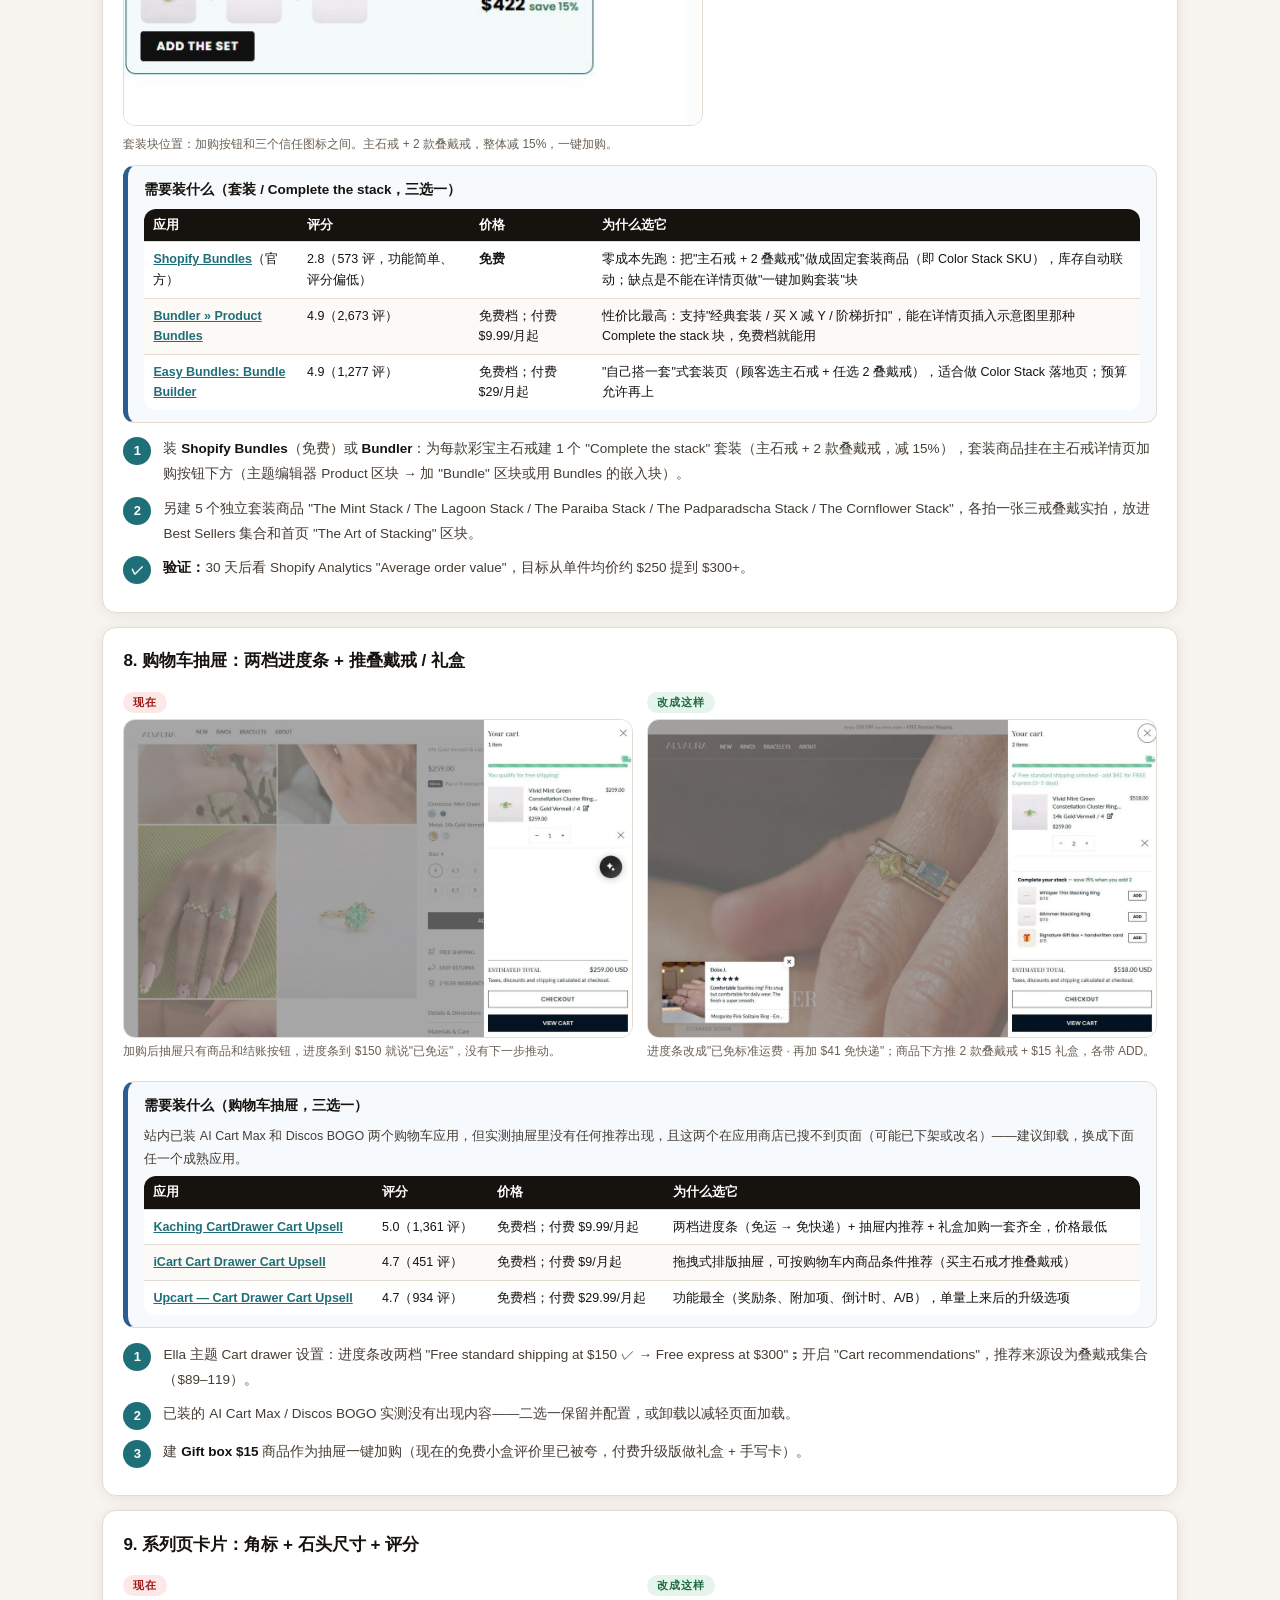
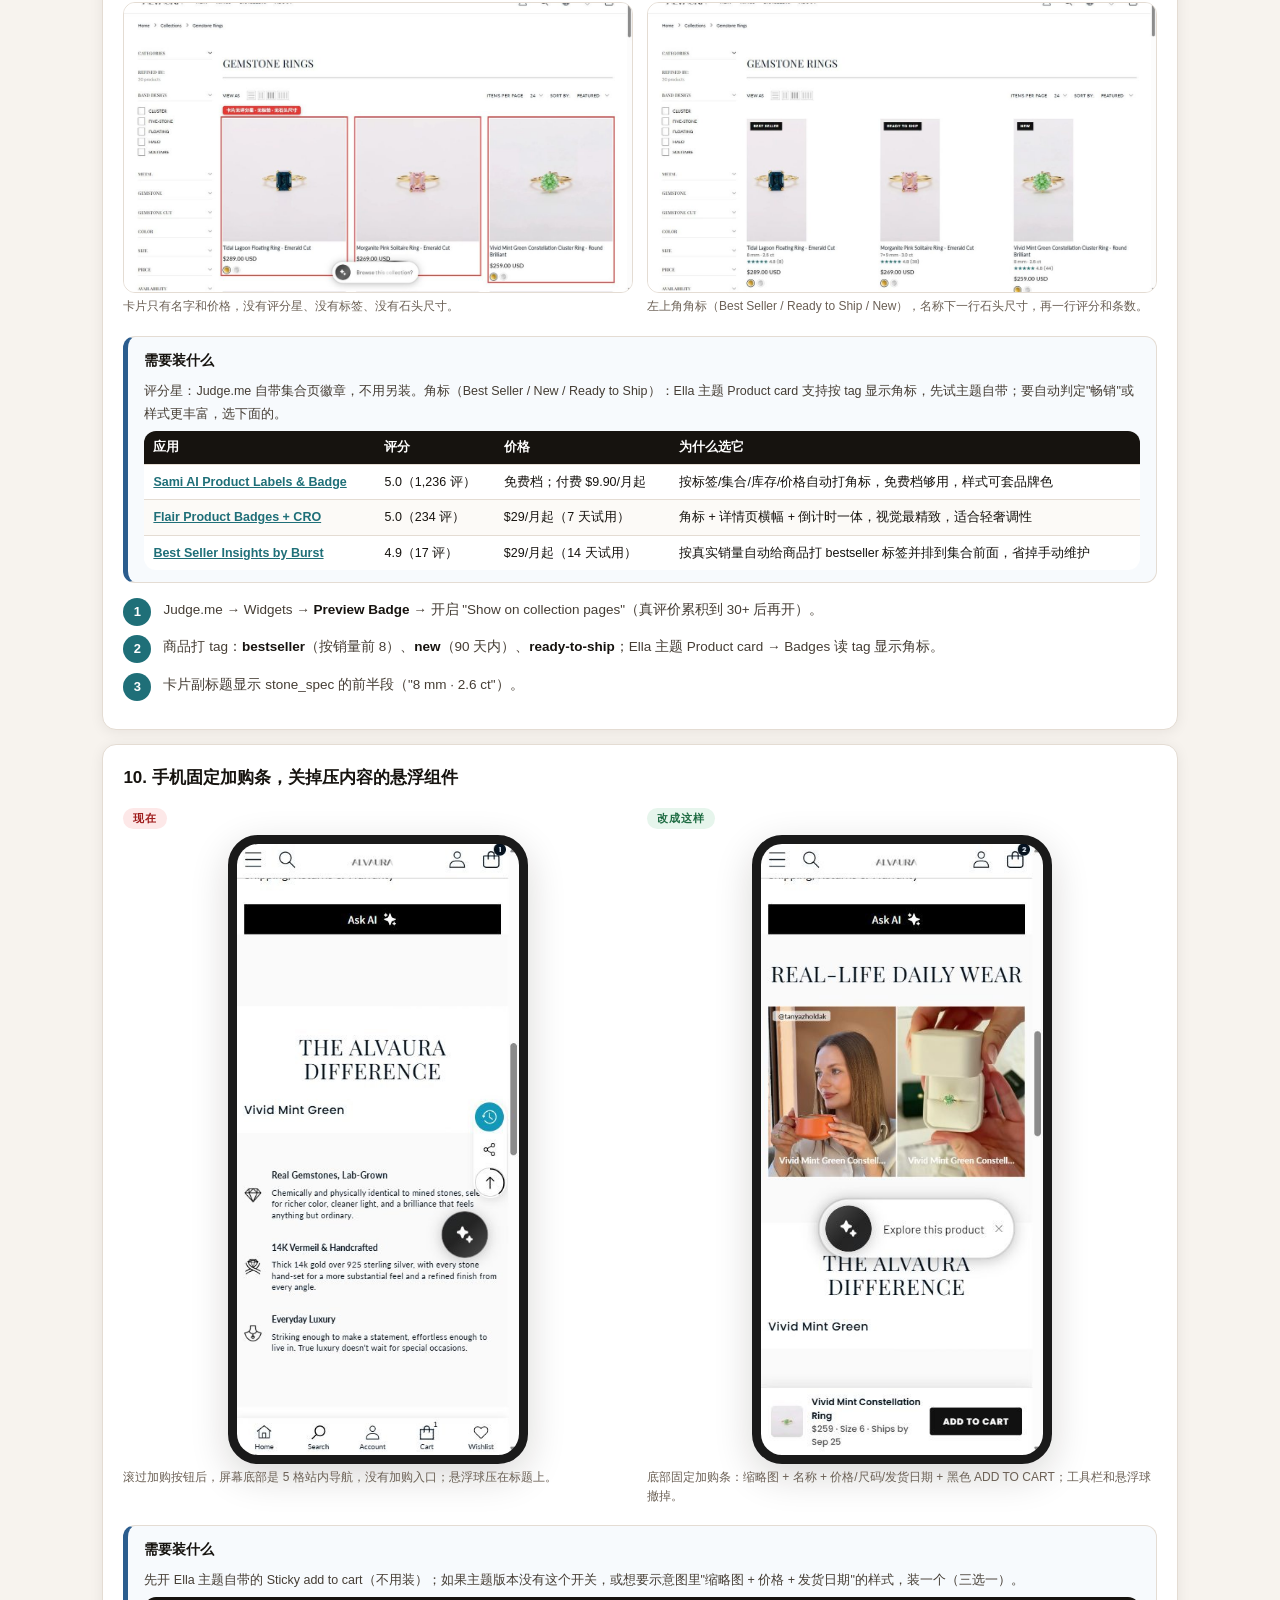
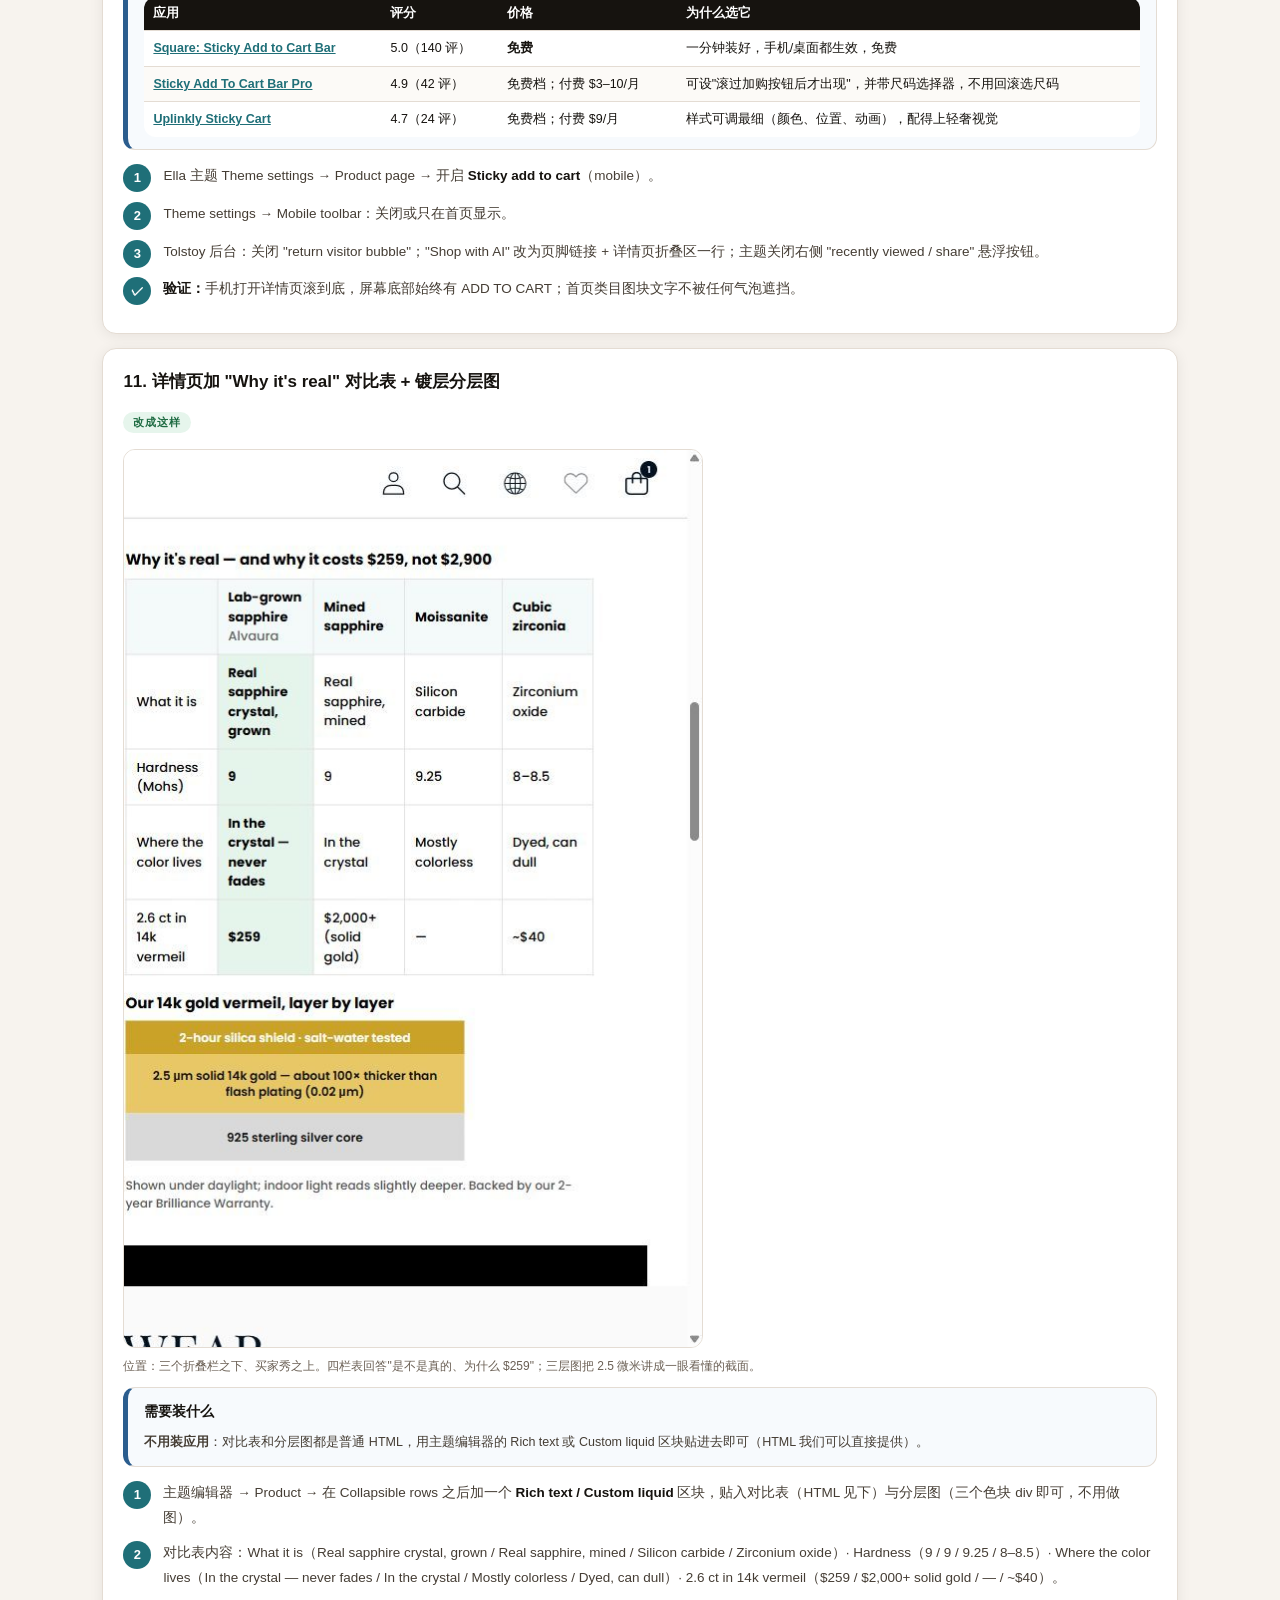
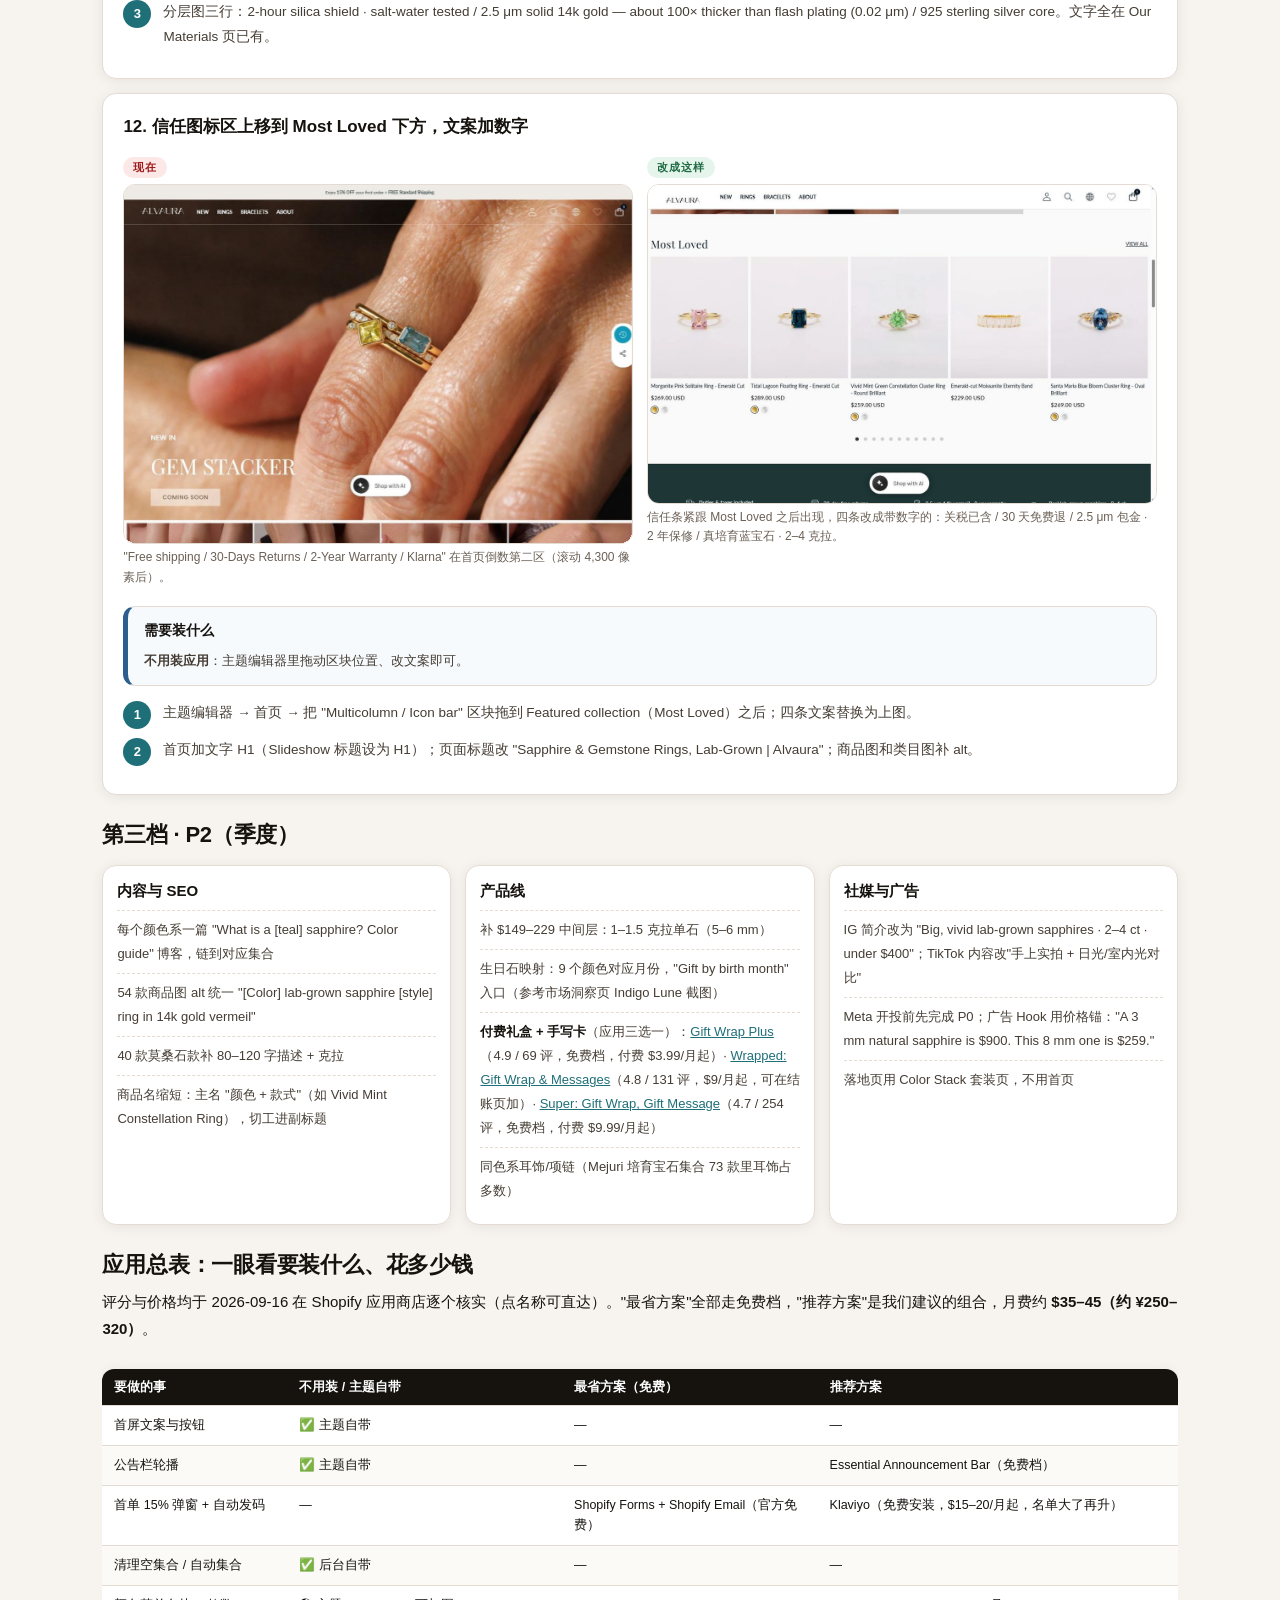
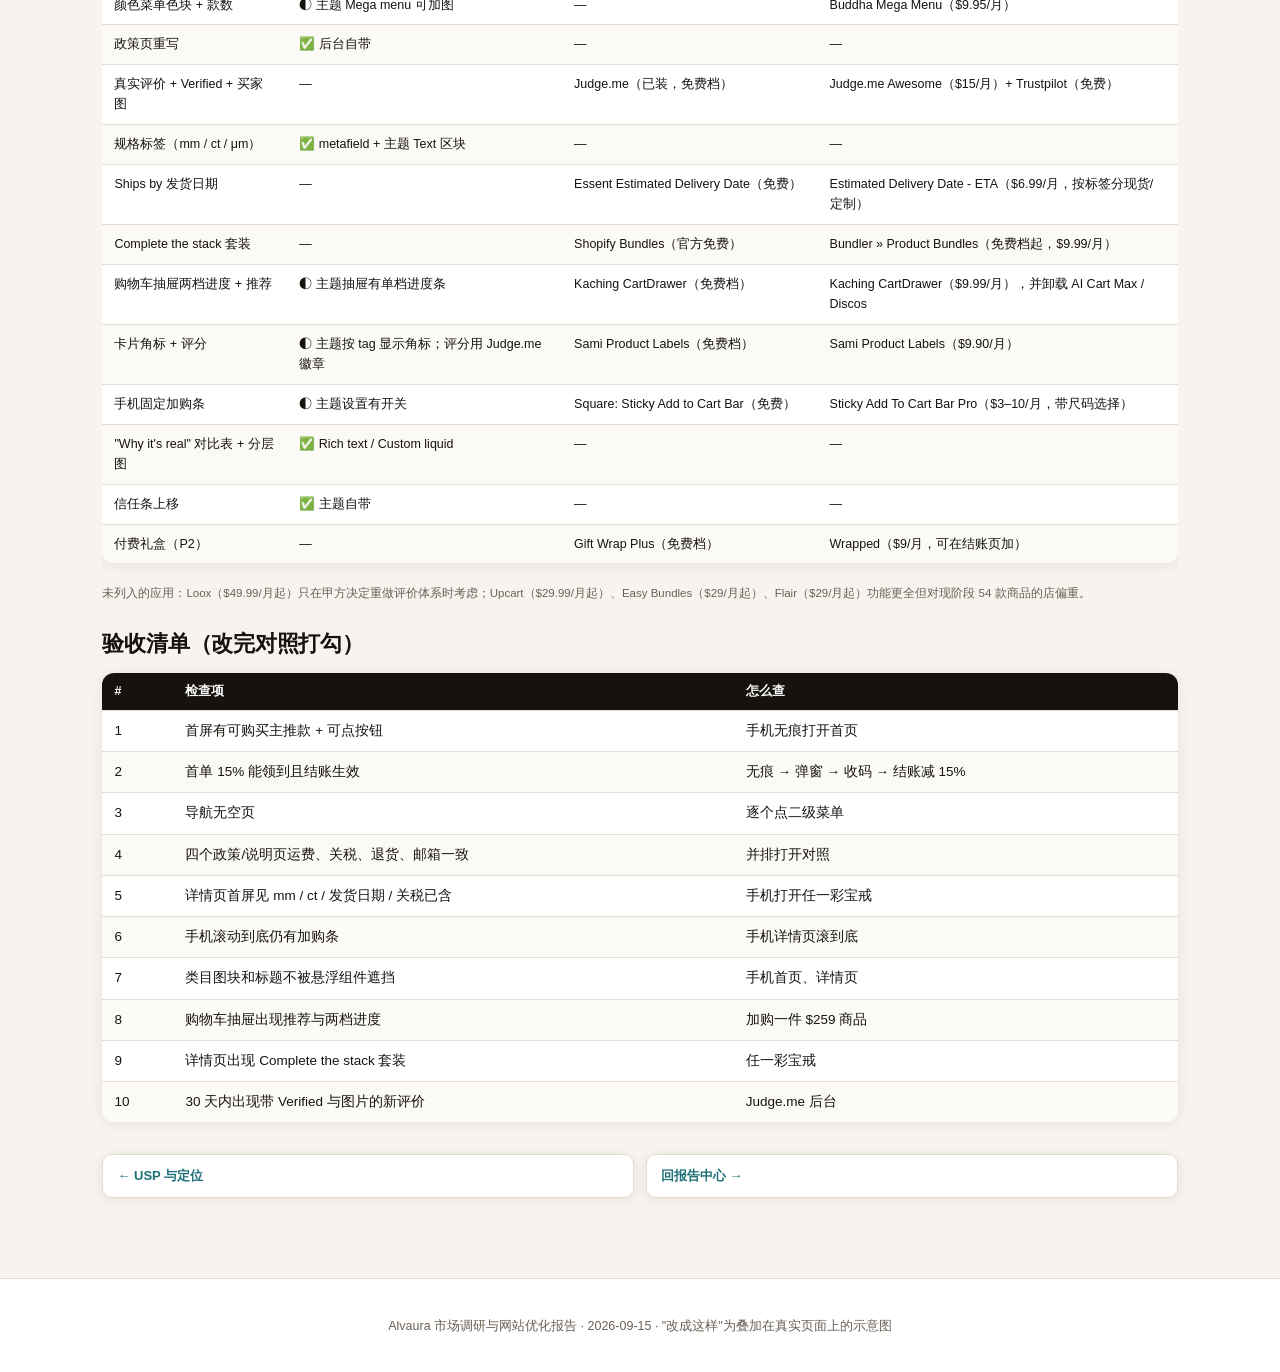
==== commit 785365f6: "落地指南每条补「需要装什么」：经核实的 Shopify 应用 2–3 选 + 应用总表与月费 Co-Authored-By: Claude Fable 5.1 <noreply@anthropic.c" ====
--- a/action-plan.html
+++ b/action-plan.html
@@ -16,6 +16,12 @@
 .one{margin:.8rem 0 .4rem}
 .one .lbl{display:inline-block;font:800 11px/1 Poppins,Arial;letter-spacing:.08em;padding:5px 10px;border-radius:99px;margin-bottom:6px;background:#E6F5EC;color:#1E6B42}
 .mockcap{font-size:12px;color:var(--ink3);line-height:1.6;margin:4px 0 10px}
+.apps{background:#F7FAFD;border:1px solid var(--line);border-left:5px solid var(--blue);border-radius:12px;padding:12px 16px;margin:.6rem 0 .9rem}
+.apps .t{font-weight:800;font-size:13.5px;color:var(--ink);margin-bottom:6px}
+.apps table{margin:.3rem 0 0;font-size:12.5px;box-shadow:none}
+.apps td,.apps th{padding:7px 9px}
+.apps .native{font-size:12.5px;color:var(--ink2)}
+.apps a{font-weight:700}
 </style>
 </head>
 <body>
@@ -56,6 +62,11 @@
     <div><span class="lbl b">现在</span><div class="shot"><img loading="lazy" src="assets/shots/ap_01_hero_before.jpg" alt="现状：首屏 GEM STACKER COMING SOON，按钮无链接；公告栏承诺 15% 但无入口"></div><p class="mockcap">① COMING SOON 按钮没有链接，推的是买不到的款；② 公告栏承诺 15% 但全站无领取入口。</p></div>
     <div><span class="lbl a">改成这样</span><div class="shot"><img loading="lazy" src="assets/shots/ap_01_hero_after.jpg" alt="建议：首屏文案 Color, at full size. 两个按钮 SHOP GEMSTONE RINGS / SHOP BY COLOR；公告栏改为关税已含·免运·2.5微米·2年保修"></div><p class="mockcap">首屏换成 Vivid Mint 星座戒的手部实拍（甲方确认的反响最好款），眉标点名 VIVID MINT · 2.6 CT，标题 Color, at full size.，按钮直达该款详情页；公告栏改成四条信任信息。</p></div>
   </div>
+  <div class="apps"><div class="t">需要装什么</div><div class="native">首屏文案与按钮：<b>不用装应用</b>，Ella 主题 Slideshow 区块自带。公告栏轮播：Ella 主题 Announcement bar 支持多条轮播；若要更灵活的定时/倒计时，可选下面任一应用。</div>
+  <table><thead><tr><th>应用</th><th>评分</th><th>价格</th><th>为什么选它</th></tr></thead><tbody>
+  <tr><td><a href="https://apps.shopify.com/essential-announcement-bar" target="_blank">Essential Announcement Bar</a></td><td>5.0（1,309 评）</td><td>免费档；付费 $6.99/月起</td><td>多条轮播、滚动文字、按国家/页面定向，安装即用</td></tr>
+  <tr><td><a href="https://apps.shopify.com/ultimate-sales-boost" target="_blank">Hextom: Upsell Sales Boost</a></td><td>4.8（1,536 评）</td><td>免费档；付费 $9.99/月起</td><td>公告栏 + 倒计时 + 免邮进度条一套，后续做促销也能复用</td></tr>
+  </tbody></table></div>
   <div class="step"><div class="no">1</div><div class="bd">后台 Online Store → Themes → Customize → 首页 → <b>Slideshow</b> 区块：图换成 <b>Vivid Mint Green Constellation Cluster Ring</b>（甲方确认的反响最好款）的手部实拍——现有商品图第 2 张（手靠近脸、薄荷绿主石 + 叠戴）可直接用，横幅裁切时把戒指放在画面中部偏左。</div></div>
   <div class="step"><div class="no">2</div><div class="bd">文案：Eyebrow <b>Real lab-grown sapphires · 2–4 ct</b>；Heading <b>Color, at full size.</b>；Sub <b>Big, vivid gemstones in 2.5-micron 14k gold vermeil — the size mined stones can't give you under $400.</b>；Eyebrow 也可直接点名 <b>Vivid Mint · Real lab-grown sapphire · 2.6 ct</b>；Button 1 <b>Shop Vivid Mint — $259</b> → 该产品详情页；Button 2 <b>Shop by Color</b>。</div></div>
   <div class="step"><div class="no">3</div><div class="bd">Announcement bar 改为 4 条轮播：Get 15% off your first order — join the list / Duties & taxes included · Free shipping over $150 / 2.5-micron 14k gold vermeil · 2-year Brilliance Warranty / Real lab-grown sapphires & spinels · 2–4 ct center stones。GEM STACKER 移到第二屏做 "Notify me"。</div></div>
@@ -68,6 +79,12 @@
     <div><span class="lbl b">现在</span><div class="shot"><img loading="lazy" src="assets/shots/ev_announcement_15off.jpg" alt="现状公告栏：Enjoy 15% OFF your first order，无任何领取方式"></div><div class="shot tall short" style="margin-top:8px"><img loading="lazy" src="assets/shots/checkout_shipping_us_desktop.jpg" alt="现状结账页：小计 $259 = 总计 $259，无折扣"></div><p class="mockcap">公告栏写了 15%，结账时小计等于总计，没有任何地方能领到这 15%。</p></div>
     <div><span class="lbl a">改成这样</span><div class="shot"><img loading="lazy" src="assets/shots/ap_02_popup_after.jpg" alt="建议：首访弹窗 Get 15% off your first order，邮箱输入框 + GET MY 15% CODE 按钮，说明 WELCOME15 邮件送达"></div><p class="mockcap">首次访问 8 秒后弹出：左图主力款，右侧标题 + 邮箱框 + 按钮，小字说明 WELCOME15 邮件送达、每人一次。</p></div>
   </div>
+  <div class="apps"><div class="t">需要装什么（弹窗 + 自动发码，三选一）</div>
+  <table><thead><tr><th>应用</th><th>评分</th><th>价格</th><th>为什么选它</th></tr></thead><tbody>
+  <tr><td><a href="https://apps.shopify.com/shopify-forms" target="_blank">Shopify Forms</a> + <a href="https://apps.shopify.com/shopify-email" target="_blank">Shopify Email</a>（官方）</td><td>4.4（723 评）/ 4.7（4,483 评）</td><td><b>免费</b>（Email 每月 1 万封内免费）</td><td>零成本起步：Forms 做弹窗收邮箱，Email 做自动欢迎邮件发 WELCOME15；数据直接进 Shopify 客户列表</td></tr>
+  <tr><td><a href="https://apps.shopify.com/klaviyo-email-marketing" target="_blank">Klaviyo: Email Marketing &amp; SMS</a></td><td>4.7（3,300 评）</td><td>免费安装；付费 $15–20/月起（按名单量）</td><td>轻奢饰品同行（Moon Magic / Mejuri / Indigo Lune）都在用；弃购挽回、回购邮件流一并搞定，名单做大后的首选</td></tr>
+  <tr><td><a href="https://apps.shopify.com/privy" target="_blank">Privy ‑ Email, SMS &amp; Pop Ups</a></td><td>4.5（4,218 评）</td><td>$24/月起</td><td>弹窗模板最多、A/B 测试方便；预算允许时可选</td></tr>
+  </tbody></table></div>
   <div class="step"><div class="no">1</div><div class="bd">Shopify 后台 Discounts → Create discount → Amount off order → 15% → Code <b>WELCOME15</b> → 勾选 "Limit to one use per customer"。</div></div>
   <div class="step"><div class="no">2</div><div class="bd">装 Shopify Email（免费）或 Klaviyo：建 Sign-up form 弹窗，触发"首次访问 8 秒后或滚动 40%"，提交后自动发邮件含 WELCOME15。</div></div>
   <div class="step"><div class="no">✓</div><div class="bd"><b>验证：</b>无痕窗口访问 → 弹窗出现 → 填邮箱收到码 → 结账输入码总价减 15%。</div></div>
@@ -79,6 +96,12 @@
     <div><span class="lbl b">现在</span><div class="phone"><img loading="lazy" src="assets/shots/ap_03_colors_before.jpg" alt="现状手机菜单 Shop by Color：红框 4 项点进去是空页"></div><p class="mockcap">9 个颜色入口里 4 个（Morgan Pink / Padparadscha / Paraiba / Cornflower）点进去是 "No products found"；NEW 也是空页。</p></div>
     <div><span class="lbl a">改成这样</span><div class="phone"><img loading="lazy" src="assets/shots/ap_03_colors_after.jpg" alt="建议手机菜单 Shop by Color：每个颜色前有色块，右侧显示款数"></div><p class="mockcap">每个颜色配色块 + 右侧款数，没有商品的入口不出现；商品按 tag 自动归进颜色集合。</p></div>
   </div>
+  <div class="apps"><div class="t">需要装什么</div><div class="native">清理空集合、自动集合、删测试集合：<b>不用装应用</b>，全在 Shopify 后台。颜色菜单加色块和款数：Ella 主题 Mega menu 支持给菜单项加图，够用就不装；想要下面示意图那种"色块 + 款数 + 手机端同样效果"，选一个菜单应用。</div>
+  <table><thead><tr><th>应用</th><th>评分</th><th>价格</th><th>为什么选它</th></tr></thead><tbody>
+  <tr><td><a href="https://apps.shopify.com/buddha-mega-menu" target="_blank">Buddha Mega Menu &amp; Navigation</a></td><td>4.8（612 评）</td><td>免费档；付费 $9.95/月</td><td>菜单项可配图标/色块/角标，桌面和手机菜单一起改，上手最简单</td></tr>
+  <tr><td><a href="https://apps.shopify.com/smart-menu" target="_blank">Qikify Mega Menu &amp; Navigation</a></td><td>4.9（1,076 评）</td><td>免费档；付费 $9.99/月起</td><td>支持在菜单里直接放商品/集合图片，适合"按颜色逛"入口做成图片式</td></tr>
+  <tr><td><a href="https://apps.shopify.com/globo-mega-menu" target="_blank">Globo Mega Menu, Navigation</a></td><td>4.9（1,652 评）</td><td>免费档；付费 $12.90/月起</td><td>拖拽式多级菜单，可按集合自动生成条目，集合改了菜单自动跟着变</td></tr>
+  </tbody></table></div>
   <div class="step"><div class="no">1</div><div class="bd">Products → Collections：Paraiba Blue / Padparadscha Peachy Pink / Cornflower Blue / Morgan Pink 改成<b>自动集合</b>（条件 "Product tag equals color:paraiba" 等），给对应在售商品打 tag（Paraiba 2 款、Padparadscha 1 款、Cornflower 2 款、Morganite 2 款）。</div></div>
   <div class="step"><div class="no">2</div><div class="bd">删除 <b>best b、Gem - $269 / $289 / $389</b> 四个测试集合；Online Store → Pages 删除 <b>size-guide的副本</b>。NEW 集合改自动条件 "Created date is after [90 天前]"。Asscher / Marquise / Ruby / Hidden Diamonds / Gift Picks / New Gemstones 暂无商品的先从 Navigation 移除。</div></div>
   <div class="step"><div class="no">3</div><div class="bd">Navigation → 主菜单 Shop by Color：Ella 主题支持菜单项图标/色块（Customize → Header → Mega menu → 每项上传 24×24 色块图）；款数可在菜单文案里手填。</div></div>
@@ -91,6 +114,7 @@
     <div><span class="lbl b">现在</span><div class="shot"><img loading="lazy" src="assets/shots/ap_04_policy_before.jpg" alt="现状 Shipping policy：All products are shipped directly from our China warehouse… duties liable by the customer（红框），与结账页关税已含矛盾"></div><p class="mockcap">正式政策写"中国仓直发、关税客户自理"，结账页却是"关税已含"；退货页还是 Shopify 模板。</p></div>
     <div><span class="lbl a">改成这样</span><div class="shot"><img loading="lazy" src="assets/shots/ap_04_policy_after.jpg" alt="建议 Shipping policy：Standard FREE over $150 duties included；Express FREE over $300 $19.90；Processing time；Where we ship from；Returns"></div><p class="mockcap">按结账页实际口径重写：标准 $7.90 满 $150 免、关税已含；快递 $19.90 满 $300 免；现货 1–3 天、定制 7–15 天；30 天退；hello@alvaura.com 24 小时回复。</p></div>
   </div>
+  <div class="apps"><div class="t">需要装什么</div><div class="native"><b>不用装应用</b>：Settings → Policies 直接改文字；页脚链接自动指向新政策。</div></div>
   <div class="step"><div class="no">1</div><div class="bd">Settings → Policies → <b>Shipping policy</b> 全文替换（英文原文见右图，可直接复制）；<b>Refund policy</b> 删掉模板段落（perishable goods / flowers / hazardous），写清 30-day returns for unworn items、free return label for US、<b>Final Sale items are marked on the product page</b>（若决定促销品可退则删此句）。</div></div>
   <div class="step"><div class="no">2</div><div class="bd">全站邮箱统一 <b>hello@alvaura.com</b>；回复时效统一 <b>within 24 hours (Mon–Sat)</b>；/pages/shipping-returns 与 FAQ 的运费数字改成 $7.90 / $19.90。</div></div>
   <div class="step"><div class="no">✓</div><div class="bd"><b>验证：</b>页脚 Shipping policy、Refund policy、FAQ、Shipping & Returns 四页的运费、关税、退货天数、邮箱完全一致；结账页运费与之相符。</div></div>
@@ -102,6 +126,12 @@
     <div><span class="lbl b">现在</span><div class="shot"><img loading="lazy" src="assets/shots/ev_pdp_reviews_no_verified.jpg" alt="现状评价区：无 Verified 标记，无买家图，Store reviews (0)"></div><p class="mockcap">280 条评价没有一条"已验证购买"、没有一张买家图，"Store reviews (0)"。</p></div>
     <div><span class="lbl a">改成这样</span><div class="shot"><img loading="lazy" src="assets/shots/ap_05_reviews_after.jpg" alt="建议评价区：每条评价带 ✓ Verified Buyer · Purchased 14k Gold Vermeil / Size 6 标记和两张买家实拍图，Store reviews (37)"></div><p class="mockcap">真订单邀评后的样子：每条带 "✓ Verified Buyer · 购买的材质/尺码"，带图评价优先展示，Store reviews 有数。</p></div>
   </div>
+  <div class="apps"><div class="t">需要装什么</div><div class="native">站内已经装了 Judge.me，先把它用满（邀评邮件、带图奖励、Verified 徽章都在免费/低价档里）；下面两个是补充或替代方案。</div>
+  <table><thead><tr><th>应用</th><th>评分</th><th>价格</th><th>为什么选它</th></tr></thead><tbody>
+  <tr><td><a href="https://apps.shopify.com/judgeme" target="_blank">Judge.me Product Reviews</a>（已装）</td><td>5.0（46,984 评）</td><td>免费档；Awesome 档 $15/月</td><td>已在站内；开 Review Requests + 照片评价 + 评价奖励码即可，不用换</td></tr>
+  <tr><td><a href="https://apps.shopify.com/loox" target="_blank">Loox ‑ Product Reviews</a></td><td>4.9（9,617 评）</td><td>免费档；付费 $49.99/月起</td><td>以买家实拍图/视频为主的评价墙，饰品类"上手图"最出效果；Indigo Lune 用的就是它。若甲方决定重做评价体系可考虑替换</td></tr>
+  <tr><td><a href="https://apps.shopify.com/trustpilot-reviews" target="_blank">Trustpilot</a></td><td>2.7（17 评，应用本身评分低但平台是行业标准）</td><td>免费档</td><td>建站外口碑页：Moon Magic / Mejuri / Missoma / MV 都有 Trustpilot 页，欧美买家会去查；Judge.me 可同步评价过去</td></tr>
+  </tbody></table></div>
   <div class="step"><div class="no">1</div><div class="bd">Judge.me → Settings → <b>Review Requests</b>：开启自动邀评，发货后 14 天发送（定制款 21 天）；开启 <b>Photo/Video reviews</b> 与 <b>Coupon for reviews</b>（带图评价送 10% 回购码）；开启 "Show verified badge" 和 "Show product variant"。</div></div>
   <div class="step"><div class="no">2</div><div class="bd">现有 280 条：确认来源。若为导入，Judge.me 里保留但不在首页/卡片引用其总数；真订单评价累积到 30+ 条后再开卡片徽章。</div></div>
   <div class="step"><div class="no">3</div><div class="bd">注册 Trustpilot 免费商家账号（Judge.me 可同步），页脚加徽章。</div></div>
@@ -114,6 +144,12 @@
     <div><span class="lbl b">现在</span><div class="shot"><img loading="lazy" src="assets/shots/ap_06_pdp_before.jpg" alt="现状详情页购买区：① 价格旁没有 8 mm / 2.6 ct ② 按钮下没有发货日期、关税已含 ③ 克拉/毫米/微米折叠在下方"></div><p class="mockcap">① 价格旁没有石头大小；② 加购按钮下没有发货日期和"关税已含"；③ 决定"值不值"的数字全在收起的折叠栏里。</p></div>
     <div><span class="lbl a">改成这样</span><div class="shot"><img loading="lazy" src="assets/shots/ap_06_pdp_after.jpg" alt="建议详情页购买区：价格下四个规格标签 8 mm / 2.6 ct / 2.5 μm / 1.5 mm band；加购按钮下一行 Ships by Sep 25 · Duties included · 30-day returns · 2-year warranty；下方 Complete the stack 套装块 $497→$422 save 15%"></div><p class="mockcap">四个规格标签放在价格下方；加购按钮下一行绿字承诺；再下面是"Complete the stack"套装块（主石戒 + 2 叠戴戒，$497 → $422）。</p></div>
   </div>
+  <div class="apps"><div class="t">需要装什么</div><div class="native">规格标签（8 mm · 2.6 ct · 2.5 μm）：<b>不用装应用</b>，Shopify 自带 metafield + 主题编辑器 Text 区块即可。"Ships by 日期"要按现货/定制自动算日期，装一个交期应用（三选一）；套装块见第 7 条。</div>
+  <table><thead><tr><th>应用</th><th>评分</th><th>价格</th><th>为什么选它</th></tr></thead><tbody>
+  <tr><td><a href="https://apps.shopify.com/essential-estimated-delivery" target="_blank">Essent Estimated Delivery Date</a></td><td>5.0（989 评）</td><td><b>免费</b></td><td>按商品/集合设处理天数 + 运输天数，自动显示 "Ships by / Arrives by"，免费且够用</td></tr>
+  <tr><td><a href="https://apps.shopify.com/estimated-delivery-days" target="_blank">Estimated Delivery Date ‑ ETA</a></td><td>4.9（500 评）</td><td>免费档；付费 $6.99/月起</td><td>规则最细：按国家、按标签（ready-to-ship / made-to-order）、节假日、截单时间分别算</td></tr>
+  <tr><td><a href="https://apps.shopify.com/ns-estimated-delivery-date" target="_blank">NS Estimated Delivery Date</a></td><td>4.9（93 评）</td><td>免费档；付费 $7.99/月起</td><td>带动画时间轴（下单 → 发货 → 送达），视觉上更像 Melanie Casey 那种"Ships by"提示</td></tr>
+  </tbody></table></div>
   <div class="step"><div class="no">1</div><div class="bd">Settings → Custom data → Products 建两个 metafield：<b>stone_spec</b>（"8 mm · 2.6 ct lab-grown sapphire · 2.5 μm 14k vermeil · 1.5 mm band"）、<b>lead_time</b>（"Ready to ship" / "Made to order · 7–15 days"）；CSV 批量导入 54 款。</div></div>
   <div class="step"><div class="no">2</div><div class="bd">主题编辑器 → Product → Product information：Price 下方加 Text 区块绑定 stone_spec；Buy buttons 下方加 Text 区块 "<b>Ships by {日期} · Duties included · 30-day returns · 2-year warranty</b>"；Details & Dimensions 折叠改默认展开。</div></div>
   <div class="step"><div class="no">3</div><div class="bd">套装块见第 7 条（Shopify Bundles）。删除 "THE ALVAURA DIFFERENCE" 区块里孤立的颜色副标题。</div></div>
@@ -125,7 +161,13 @@
 <div class="finding">
   <h3>7. Complete the stack 套装 + Color Stack SKU</h3>
   <div class="one"><span class="lbl">改成这样</span><div class="shot" style="max-width:580px"><img loading="lazy" src="assets/shots/ap_06_pdp_after.jpg" alt="详情页套装块：Complete the stack — add Whisper Thin + Glimmer rings，$497 划掉 $422 save 15%，ADD THE SET"></div><p class="mockcap">套装块位置：加购按钮和三个信任图标之间。主石戒 + 2 款叠戴戒，整体减 15%，一键加购。</p></div>
-  <div class="step"><div class="no">1</div><div class="bd">装 <b>Shopify Bundles</b>（免费）：为每款彩宝主石戒建 1 个 "Complete the stack" 套装（主石戒 + 2 款叠戴戒，减 15%），套装商品挂在主石戒详情页加购按钮下方（主题编辑器 Product 区块 → 加 "Bundle" 区块或用 Bundles 的嵌入块）。</div></div>
+  <div class="apps"><div class="t">需要装什么（套装 / Complete the stack，三选一）</div>
+  <table><thead><tr><th>应用</th><th>评分</th><th>价格</th><th>为什么选它</th></tr></thead><tbody>
+  <tr><td><a href="https://apps.shopify.com/shopify-bundles" target="_blank">Shopify Bundles</a>（官方）</td><td>2.8（573 评，功能简单、评分偏低）</td><td><b>免费</b></td><td>零成本先跑：把"主石戒 + 2 叠戴戒"做成固定套装商品（即 Color Stack SKU），库存自动联动；缺点是不能在详情页做"一键加购套装"块</td></tr>
+  <tr><td><a href="https://apps.shopify.com/bundler-product-bundles" target="_blank">Bundler » Product Bundles</a></td><td>4.9（2,673 评）</td><td>免费档；付费 $9.99/月起</td><td>性价比最高：支持"经典套装 / 买 X 减 Y / 阶梯折扣"，能在详情页插入示意图里那种 Complete the stack 块，免费档就能用</td></tr>
+  <tr><td><a href="https://apps.shopify.com/bundle-builder" target="_blank">Easy Bundles: Bundle Builder</a></td><td>4.9（1,277 评）</td><td>免费档；付费 $29/月起</td><td>"自己搭一套"式套装页（顾客选主石戒 + 任选 2 叠戴戒），适合做 Color Stack 落地页；预算允许再上</td></tr>
+  </tbody></table></div>
+  <div class="step"><div class="no">1</div><div class="bd">装 <b>Shopify Bundles</b>（免费）或 <b>Bundler</b>：为每款彩宝主石戒建 1 个 "Complete the stack" 套装（主石戒 + 2 款叠戴戒，减 15%），套装商品挂在主石戒详情页加购按钮下方（主题编辑器 Product 区块 → 加 "Bundle" 区块或用 Bundles 的嵌入块）。</div></div>
   <div class="step"><div class="no">2</div><div class="bd">另建 5 个独立套装商品 "The Mint Stack / The Lagoon Stack / The Paraiba Stack / The Padparadscha Stack / The Cornflower Stack"，各拍一张三戒叠戴实拍，放进 Best Sellers 集合和首页 "The Art of Stacking" 区块。</div></div>
   <div class="step"><div class="no">✓</div><div class="bd"><b>验证：</b>30 天后看 Shopify Analytics "Average order value"，目标从单件均价约 $250 提到 $300+。</div></div>
 </div>
@@ -136,6 +178,12 @@
     <div><span class="lbl b">现在</span><div class="shot"><img loading="lazy" src="assets/shots/cart_drawer_desktop.jpg" alt="现状购物车抽屉：只有商品和 Checkout，无推荐"></div><p class="mockcap">加购后抽屉只有商品和结账按钮，进度条到 $150 就说"已免运"，没有下一步推动。</p></div>
     <div><span class="lbl a">改成这样</span><div class="shot"><img loading="lazy" src="assets/shots/ap_08_cart_after.jpg" alt="建议购物车抽屉：进度条文案 Free standard shipping unlocked · add $41 for FREE Express；下方 Complete your stack 推 Whisper Thin $119 / Glimmer $119 / Gift Box $15，各带 ADD 按钮"></div><p class="mockcap">进度条改成"已免标准运费 · 再加 $41 免快递"；商品下方推 2 款叠戴戒 + $15 礼盒，各带 ADD。</p></div>
   </div>
+  <div class="apps"><div class="t">需要装什么（购物车抽屉，三选一）</div><div class="native">站内已装 AI Cart Max 和 Discos BOGO 两个购物车应用，但实测抽屉里没有任何推荐出现，且这两个在应用商店已搜不到页面（可能已下架或改名）——建议卸载，换成下面任一个成熟应用。</div>
+  <table><thead><tr><th>应用</th><th>评分</th><th>价格</th><th>为什么选它</th></tr></thead><tbody>
+  <tr><td><a href="https://apps.shopify.com/cart-upsell" target="_blank">Kaching CartDrawer Cart Upsell</a></td><td>5.0（1,361 评）</td><td>免费档；付费 $9.99/月起</td><td>两档进度条（免运 → 免快递）+ 抽屉内推荐 + 礼盒加购一套齐全，价格最低</td></tr>
+  <tr><td><a href="https://apps.shopify.com/icart" target="_blank">iCart Cart Drawer Cart Upsell</a></td><td>4.7（451 评）</td><td>免费档；付费 $9/月起</td><td>拖拽式排版抽屉，可按购物车内商品条件推荐（买主石戒才推叠戴戒）</td></tr>
+  <tr><td><a href="https://apps.shopify.com/upcart-cart-builder" target="_blank">Upcart — Cart Drawer Cart Upsell</a></td><td>4.7（934 评）</td><td>免费档；付费 $29.99/月起</td><td>功能最全（奖励条、附加项、倒计时、A/B），单量上来后的升级选项</td></tr>
+  </tbody></table></div>
   <div class="step"><div class="no">1</div><div class="bd">Ella 主题 Cart drawer 设置：进度条改两档 "Free standard shipping at $150 ✓ → Free express at $300"；开启 "Cart recommendations"，推荐来源设为叠戴戒集合（$89–119）。</div></div>
   <div class="step"><div class="no">2</div><div class="bd">已装的 AI Cart Max / Discos BOGO 实测没有出现内容——二选一保留并配置，或卸载以减轻页面加载。</div></div>
   <div class="step"><div class="no">3</div><div class="bd">建 <b>Gift box $15</b> 商品作为抽屉一键加购（现在的免费小盒评价里已被夸，付费升级版做礼盒 + 手写卡）。</div></div>
@@ -147,6 +195,12 @@
     <div><span class="lbl b">现在</span><div class="shot"><img loading="lazy" src="assets/shots/ap_09_cards_before.jpg" alt="现状系列页卡片：只有图、名称、价格、金属色块（红框）"></div><p class="mockcap">卡片只有名字和价格，没有评分星、没有标签、没有石头尺寸。</p></div>
     <div><span class="lbl a">改成这样</span><div class="shot"><img loading="lazy" src="assets/shots/ap_09_cards_after.jpg" alt="建议系列页卡片：左上角 BEST SELLER / READY TO SHIP / NEW 角标，名称下 8 mm · 2.6 ct，再下一行 ★★★★★ 4.8 (44)"></div><p class="mockcap">左上角角标（Best Seller / Ready to Ship / New），名称下一行石头尺寸，再一行评分和条数。</p></div>
   </div>
+  <div class="apps"><div class="t">需要装什么</div><div class="native">评分星：Judge.me 自带集合页徽章，不用另装。角标（Best Seller / New / Ready to Ship）：Ella 主题 Product card 支持按 tag 显示角标，先试主题自带；要自动判定"畅销"或样式更丰富，选下面的。</div>
+  <table><thead><tr><th>应用</th><th>评分</th><th>价格</th><th>为什么选它</th></tr></thead><tbody>
+  <tr><td><a href="https://apps.shopify.com/product-labels-badges-samita" target="_blank">Sami AI Product Labels &amp; Badge</a></td><td>5.0（1,236 评）</td><td>免费档；付费 $9.90/月起</td><td>按标签/集合/库存/价格自动打角标，免费档够用，样式可套品牌色</td></tr>
+  <tr><td><a href="https://apps.shopify.com/flair" target="_blank">Flair Product Badges + CRO</a></td><td>5.0（234 评）</td><td>$29/月起（7 天试用）</td><td>角标 + 详情页横幅 + 倒计时一体，视觉最精致，适合轻奢调性</td></tr>
+  <tr><td><a href="https://apps.shopify.com/best-sellers" target="_blank">Best Seller Insights by Burst</a></td><td>4.9（17 评）</td><td>$29/月起（14 天试用）</td><td>按真实销量自动给商品打 bestseller 标签并排到集合前面，省掉手动维护</td></tr>
+  </tbody></table></div>
   <div class="step"><div class="no">1</div><div class="bd">Judge.me → Widgets → <b>Preview Badge</b> → 开启 "Show on collection pages"（真评价累积到 30+ 后再开）。</div></div>
   <div class="step"><div class="no">2</div><div class="bd">商品打 tag：<b>bestseller</b>（按销量前 8）、<b>new</b>（90 天内）、<b>ready-to-ship</b>；Ella 主题 Product card → Badges 读 tag 显示角标。</div></div>
   <div class="step"><div class="no">3</div><div class="bd">卡片副标题显示 stone_spec 的前半段（"8 mm · 2.6 ct"）。</div></div>
@@ -158,6 +212,12 @@
     <div><span class="lbl b">现在</span><div class="phone"><img loading="lazy" src="assets/shots/pdp_mobile_scrolled.jpg" alt="现状手机详情页滚动后：底部是 Home/Search/Account/Cart/Wishlist 工具栏，没有加购"></div><p class="mockcap">滚过加购按钮后，屏幕底部是 5 格站内导航，没有加购入口；悬浮球压在标题上。</p></div>
     <div><span class="lbl a">改成这样</span><div class="phone"><img loading="lazy" src="assets/shots/ap_10_sticky_after.jpg" alt="建议手机详情页：底部固定加购条，缩略图 + 名称 + $259 · Size 6 · Ships by Sep 25 + ADD TO CART"></div><p class="mockcap">底部固定加购条：缩略图 + 名称 + 价格/尺码/发货日期 + 黑色 ADD TO CART；工具栏和悬浮球撤掉。</p></div>
   </div>
+  <div class="apps"><div class="t">需要装什么</div><div class="native">先开 Ella 主题自带的 Sticky add to cart（不用装）；如果主题版本没有这个开关，或想要示意图里"缩略图 + 价格 + 发货日期"的样式，装一个（三选一）。</div>
+  <table><thead><tr><th>应用</th><th>评分</th><th>价格</th><th>为什么选它</th></tr></thead><tbody>
+  <tr><td><a href="https://apps.shopify.com/sticky-add-to-cart-1" target="_blank">Square: Sticky Add to Cart Bar</a></td><td>5.0（140 评）</td><td><b>免费</b></td><td>一分钟装好，手机/桌面都生效，免费</td></tr>
+  <tr><td><a href="https://apps.shopify.com/sticky-add-to-cart" target="_blank">Sticky Add To Cart Bar Pro</a></td><td>4.9（42 评）</td><td>免费档；付费 $3–10/月</td><td>可设"滚过加购按钮后才出现"，并带尺码选择器，不用回滚选尺码</td></tr>
+  <tr><td><a href="https://apps.shopify.com/sticky-cart-by-uplinkly" target="_blank">Uplinkly Sticky Cart</a></td><td>4.7（24 评）</td><td>免费档；付费 $9/月</td><td>样式可调最细（颜色、位置、动画），配得上轻奢视觉</td></tr>
+  </tbody></table></div>
   <div class="step"><div class="no">1</div><div class="bd">Ella 主题 Theme settings → Product page → 开启 <b>Sticky add to cart</b>（mobile）。</div></div>
   <div class="step"><div class="no">2</div><div class="bd">Theme settings → Mobile toolbar：关闭或只在首页显示。</div></div>
   <div class="step"><div class="no">3</div><div class="bd">Tolstoy 后台：关闭 "return visitor bubble"；"Shop with AI" 改为页脚链接 + 详情页折叠区一行；主题关闭右侧 "recently viewed / share" 悬浮按钮。</div></div>
@@ -167,6 +227,7 @@
 <div class="finding">
   <h3>11. 详情页加 "Why it's real" 对比表 + 镀层分层图</h3>
   <div class="one"><span class="lbl">改成这样</span><div class="shot" style="max-width:580px"><img loading="lazy" src="assets/shots/ap_11_whyreal_after.jpg" alt="建议详情页：Why it's real 四栏对比表（培育蓝宝石 / 天然蓝宝石 / 莫桑石 / 锆石），下方 14k 包金三层分层图：硅质防护层 / 2.5 μm 14k 金 / 925 银芯"></div><p class="mockcap">位置：三个折叠栏之下、买家秀之上。四栏表回答"是不是真的、为什么 $259"；三层图把 2.5 微米讲成一眼看懂的截面。</p></div>
+  <div class="apps"><div class="t">需要装什么</div><div class="native"><b>不用装应用</b>：对比表和分层图都是普通 HTML，用主题编辑器的 Rich text 或 Custom liquid 区块贴进去即可（HTML 我们可以直接提供）。</div></div>
   <div class="step"><div class="no">1</div><div class="bd">主题编辑器 → Product → 在 Collapsible rows 之后加一个 <b>Rich text / Custom liquid</b> 区块，贴入对比表（HTML 见下）与分层图（三个色块 div 即可，不用做图）。</div></div>
   <div class="step"><div class="no">2</div><div class="bd">对比表内容：What it is（Real sapphire crystal, grown / Real sapphire, mined / Silicon carbide / Zirconium oxide）· Hardness（9 / 9 / 9.25 / 8–8.5）· Where the color lives（In the crystal — never fades / In the crystal / Mostly colorless / Dyed, can dull）· 2.6 ct in 14k vermeil（$259 / $2,000+ solid gold / — / ~$40）。</div></div>
   <div class="step"><div class="no">3</div><div class="bd">分层图三行：2-hour silica shield · salt-water tested / 2.5 μm solid 14k gold — about 100× thicker than flash plating (0.02 μm) / 925 sterling silver core。文字全在 Our Materials 页已有。</div></div>
@@ -178,6 +239,7 @@
     <div><span class="lbl b">现在</span><div class="shot tall short"><img loading="lazy" src="assets/shots/home_desktop_full.jpg" alt="现状首页全页：信任图标在倒数第二区"></div><p class="mockcap">"Free shipping / 30-Days Returns / 2-Year Warranty / Klarna" 在首页倒数第二区（滚动 4,300 像素后）。</p></div>
     <div><span class="lbl a">改成这样</span><div class="shot"><img loading="lazy" src="assets/shots/ap_12_trust_after.jpg" alt="建议首页：Most Loved 商品行下方紧接深色信任条：Duties & taxes included / 30-day free returns / 2.5 μm 14k vermeil · 2-yr warranty / Real lab-grown sapphires · 2–4 ct"></div><p class="mockcap">信任条紧跟 Most Loved 之后出现，四条改成带数字的：关税已含 / 30 天免费退 / 2.5 μm 包金 · 2 年保修 / 真培育蓝宝石 · 2–4 克拉。</p></div>
   </div>
+  <div class="apps"><div class="t">需要装什么</div><div class="native"><b>不用装应用</b>：主题编辑器里拖动区块位置、改文案即可。</div></div>
   <div class="step"><div class="no">1</div><div class="bd">主题编辑器 → 首页 → 把 "Multicolumn / Icon bar" 区块拖到 Featured collection（Most Loved）之后；四条文案替换为上图。</div></div>
   <div class="step"><div class="no">2</div><div class="bd">首页加文字 H1（Slideshow 标题设为 H1）；页面标题改 "Sapphire & Gemstone Rings, Lab-Grown | Alvaura"；商品图和类目图补 alt。</div></div>
 </div>
@@ -193,6 +255,7 @@
   <div class="col"><h3>产品线</h3>
     <div class="it">补 $149–229 中间层：1–1.5 克拉单石（5–6 mm）</div>
     <div class="it">生日石映射：9 个颜色对应月份，"Gift by birth month" 入口（参考市场洞察页 Indigo Lune 截图）</div>
+    <div class="it"><b>付费礼盒 + 手写卡</b>（应用三选一）：<a href="https://apps.shopify.com/gift-wrap-plus" target="_blank">Gift Wrap Plus</a>（4.9 / 69 评，免费档，付费 $3.99/月起）· <a href="https://apps.shopify.com/wrapped" target="_blank">Wrapped: Gift Wrap &amp; Messages</a>（4.8 / 131 评，$9/月起，可在结账页加）· <a href="https://apps.shopify.com/super-gift-wraps" target="_blank">Super: Gift Wrap, Gift Message</a>（4.7 / 254 评，免费档，付费 $9.99/月起）</div>
     <div class="it">同色系耳饰/项链（Mejuri 培育宝石集合 73 款里耳饰占多数）</div>
   </div>
   <div class="col"><h3>社媒与广告</h3>
@@ -201,6 +264,31 @@
     <div class="it">落地页用 Color Stack 套装页，不用首页</div>
   </div>
 </div>
+
+<h2>应用总表：一眼看要装什么、花多少钱</h2>
+<p>评分与价格均于 2026-09-16 在 Shopify 应用商店逐个核实（点名称可直达）。"最省方案"全部走免费档，"推荐方案"是我们建议的组合，月费约 <b>$35–45（约 ¥250–320）</b>。</p>
+<div class="matrix"><table>
+  <thead><tr><th>要做的事</th><th>不用装 / 主题自带</th><th>最省方案（免费）</th><th>推荐方案</th></tr></thead>
+  <tbody>
+    <tr><td>首屏文案与按钮</td><td>✅ 主题自带</td><td>—</td><td>—</td></tr>
+    <tr><td>公告栏轮播</td><td>✅ 主题自带</td><td>—</td><td>Essential Announcement Bar（免费档）</td></tr>
+    <tr><td>首单 15% 弹窗 + 自动发码</td><td>—</td><td>Shopify Forms + Shopify Email（官方免费）</td><td>Klaviyo（免费安装，$15–20/月起，名单大了再升）</td></tr>
+    <tr><td>清理空集合 / 自动集合</td><td>✅ 后台自带</td><td>—</td><td>—</td></tr>
+    <tr><td>颜色菜单色块 + 款数</td><td>◐ 主题 Mega menu 可加图</td><td>—</td><td>Buddha Mega Menu（$9.95/月）</td></tr>
+    <tr><td>政策页重写</td><td>✅ 后台自带</td><td>—</td><td>—</td></tr>
+    <tr><td>真实评价 + Verified + 买家图</td><td>—</td><td>Judge.me（已装，免费档）</td><td>Judge.me Awesome（$15/月）+ Trustpilot（免费）</td></tr>
+    <tr><td>规格标签（mm / ct / μm）</td><td>✅ metafield + 主题 Text 区块</td><td>—</td><td>—</td></tr>
+    <tr><td>Ships by 发货日期</td><td>—</td><td>Essent Estimated Delivery Date（免费）</td><td>Estimated Delivery Date ‑ ETA（$6.99/月，按标签分现货/定制）</td></tr>
+    <tr><td>Complete the stack 套装</td><td>—</td><td>Shopify Bundles（官方免费）</td><td>Bundler » Product Bundles（免费档起，$9.99/月）</td></tr>
+    <tr><td>购物车抽屉两档进度 + 推荐</td><td>◐ 主题抽屉有单档进度条</td><td>Kaching CartDrawer（免费档）</td><td>Kaching CartDrawer（$9.99/月），并卸载 AI Cart Max / Discos</td></tr>
+    <tr><td>卡片角标 + 评分</td><td>◐ 主题按 tag 显示角标；评分用 Judge.me 徽章</td><td>Sami Product Labels（免费档）</td><td>Sami Product Labels（$9.90/月）</td></tr>
+    <tr><td>手机固定加购条</td><td>◐ 主题设置有开关</td><td>Square: Sticky Add to Cart Bar（免费）</td><td>Sticky Add To Cart Bar Pro（$3–10/月，带尺码选择）</td></tr>
+    <tr><td>"Why it's real" 对比表 + 分层图</td><td>✅ Rich text / Custom liquid</td><td>—</td><td>—</td></tr>
+    <tr><td>信任条上移</td><td>✅ 主题自带</td><td>—</td><td>—</td></tr>
+    <tr><td>付费礼盒（P2）</td><td>—</td><td>Gift Wrap Plus（免费档）</td><td>Wrapped（$9/月，可在结账页加）</td></tr>
+  </tbody>
+</table></div>
+<p class="src">未列入的应用：Loox（$49.99/月起）只在甲方决定重做评价体系时考虑；Upcart（$29.99/月起）、Easy Bundles（$29/月起）、Flair（$29/月起）功能更全但对现阶段 54 款商品的店偏重。</p>
 
 <h2>验收清单（改完对照打勾）</h2>
 <table>
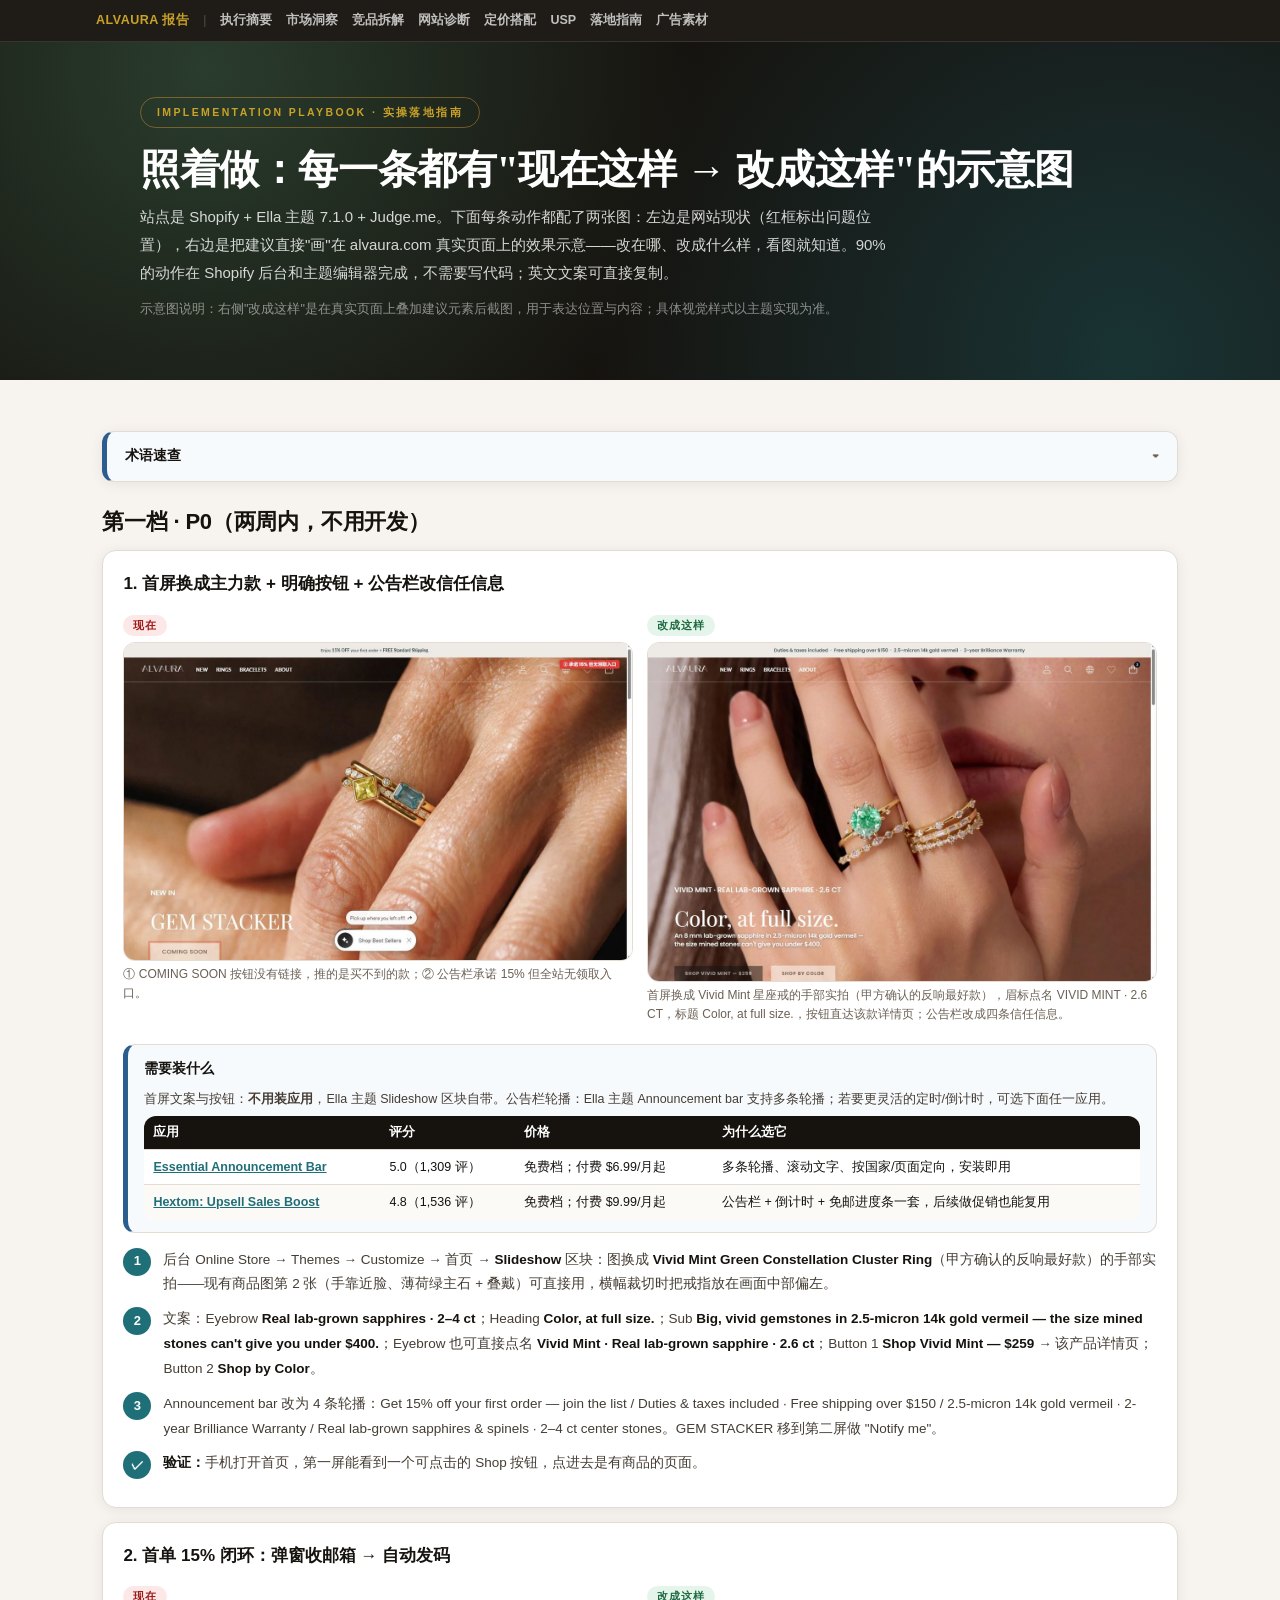
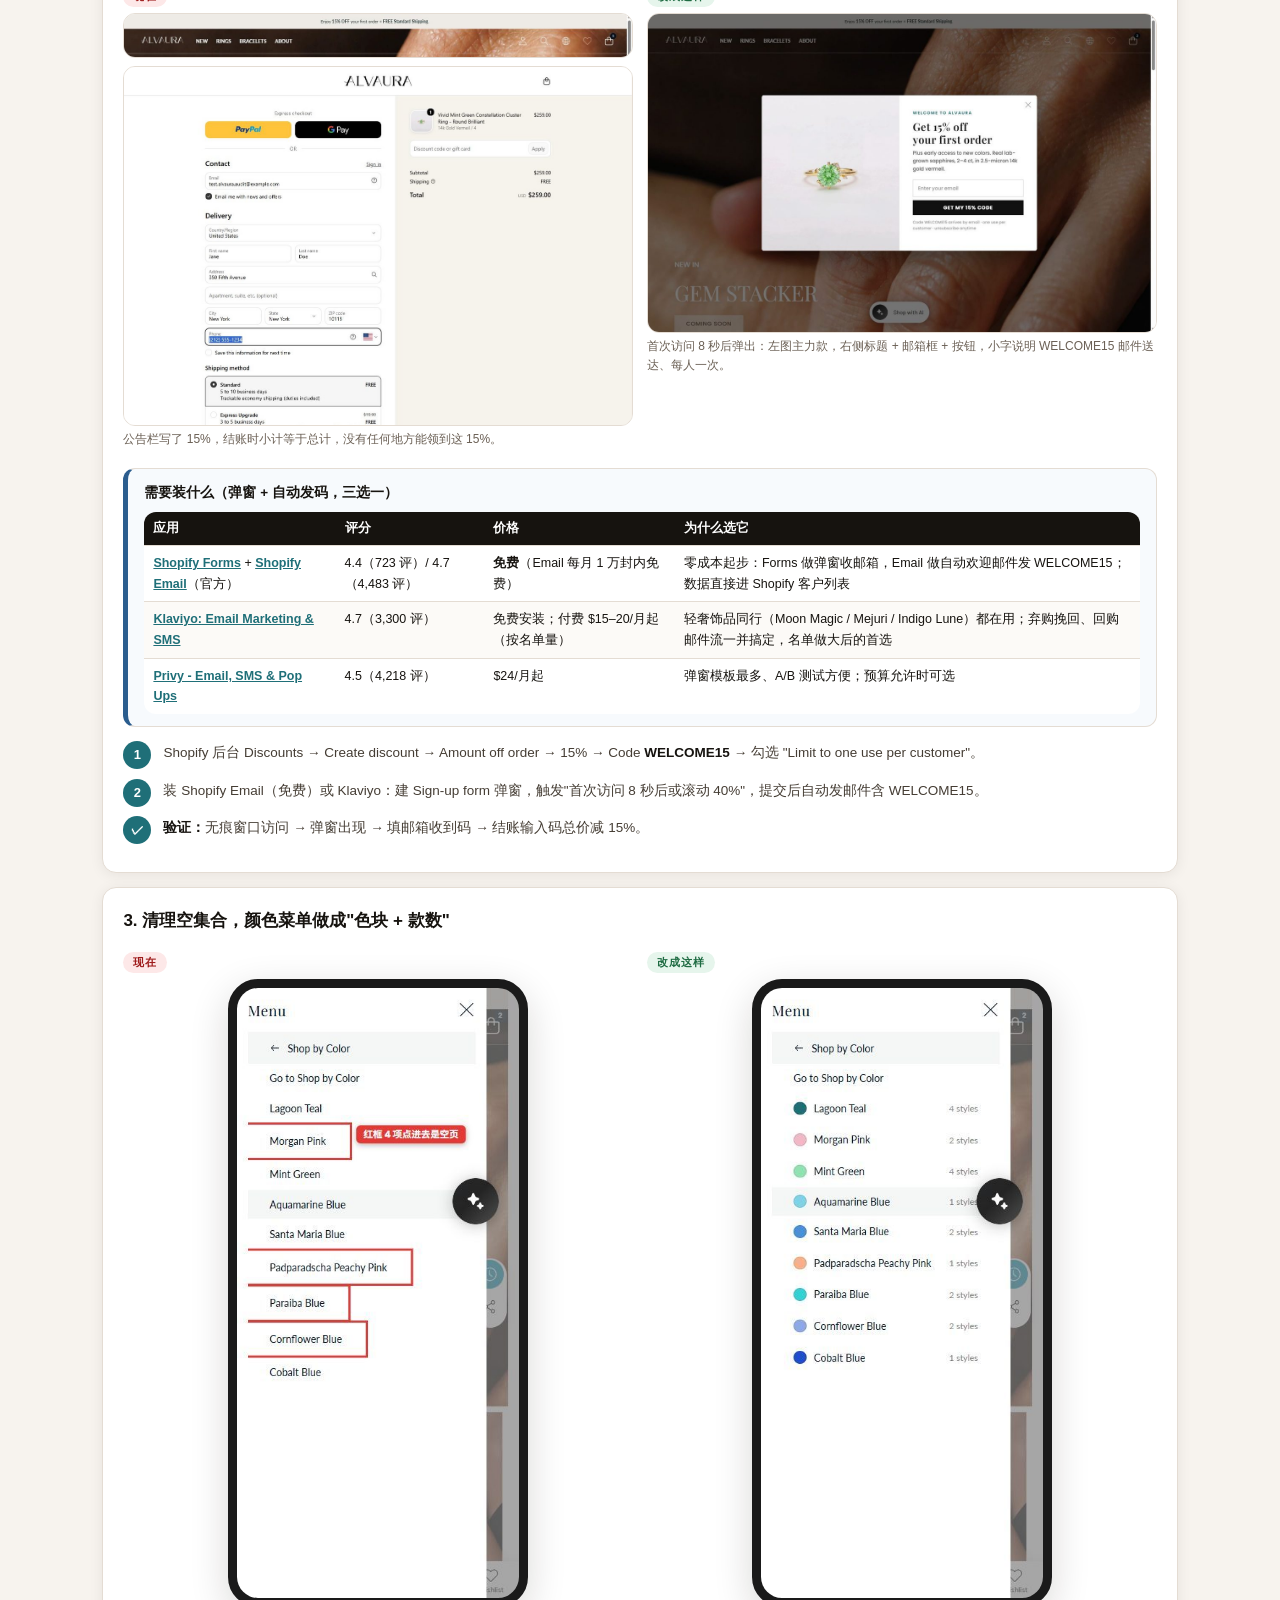
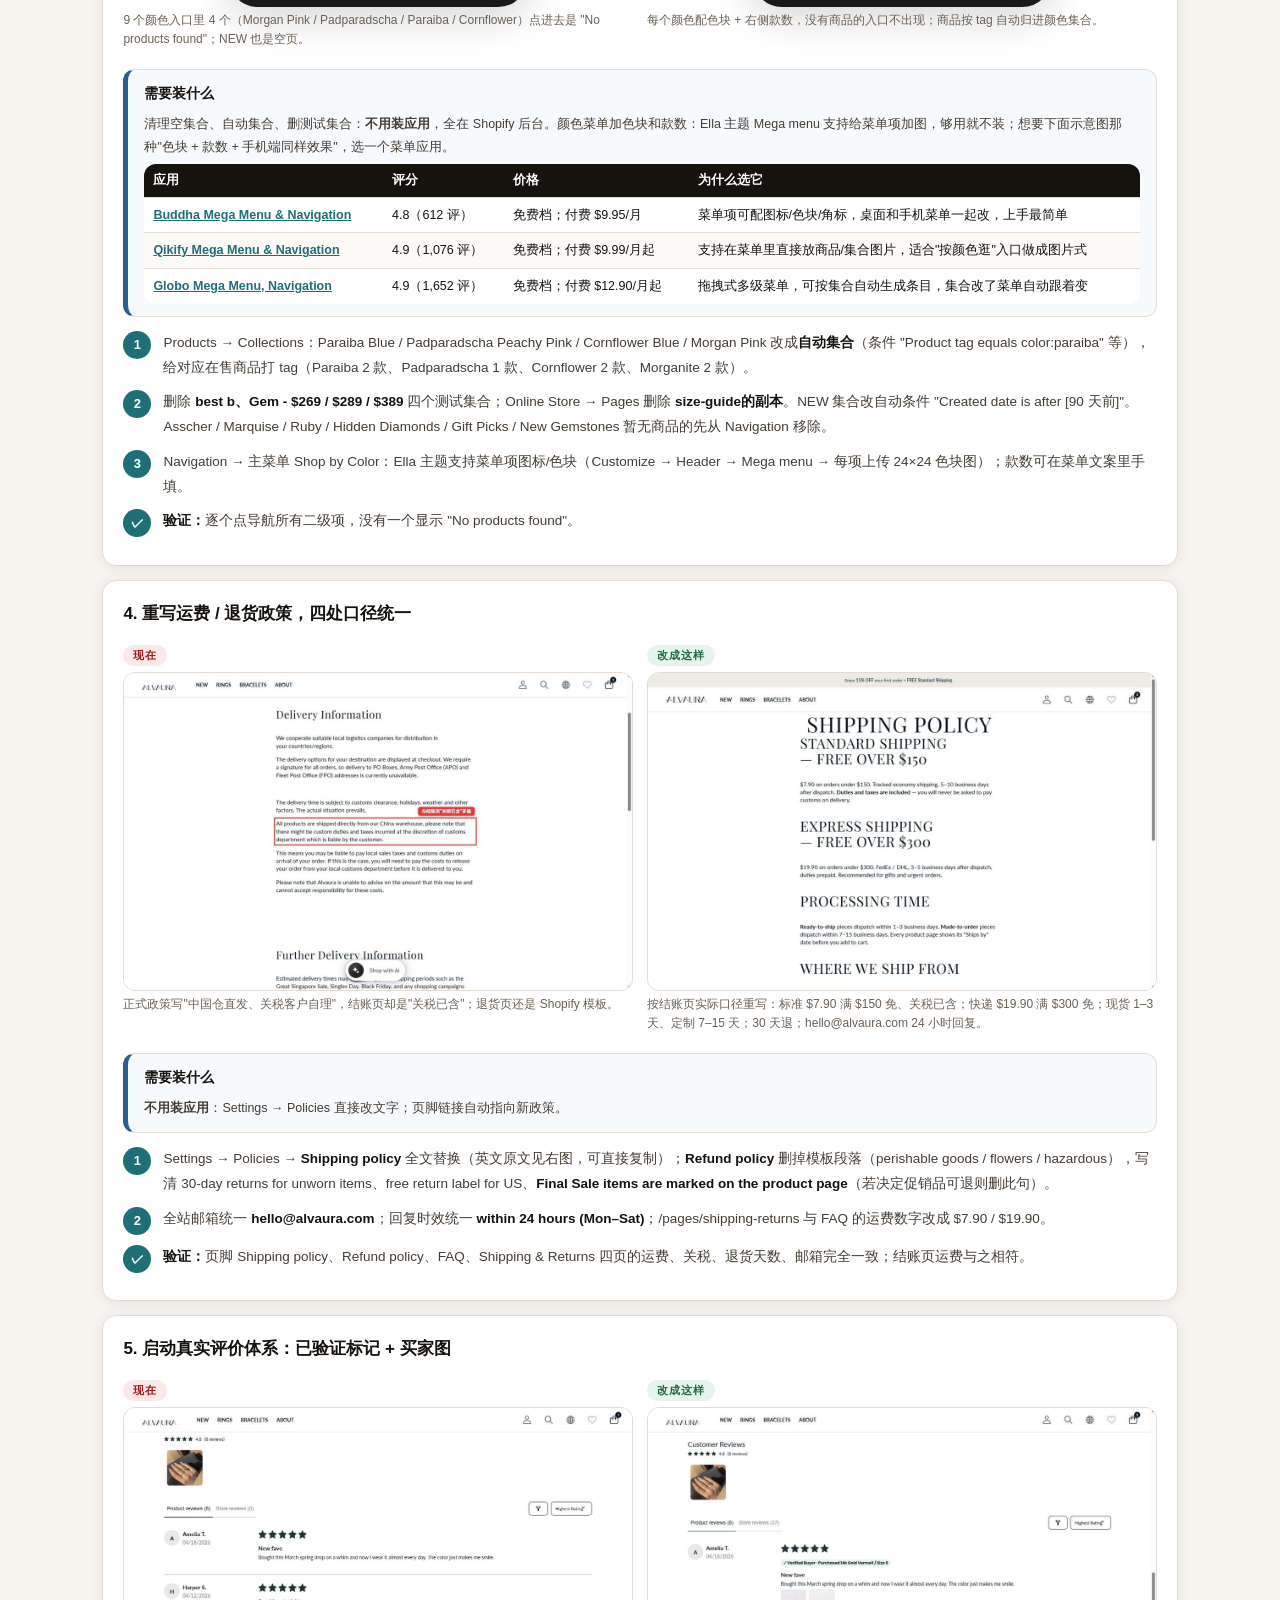
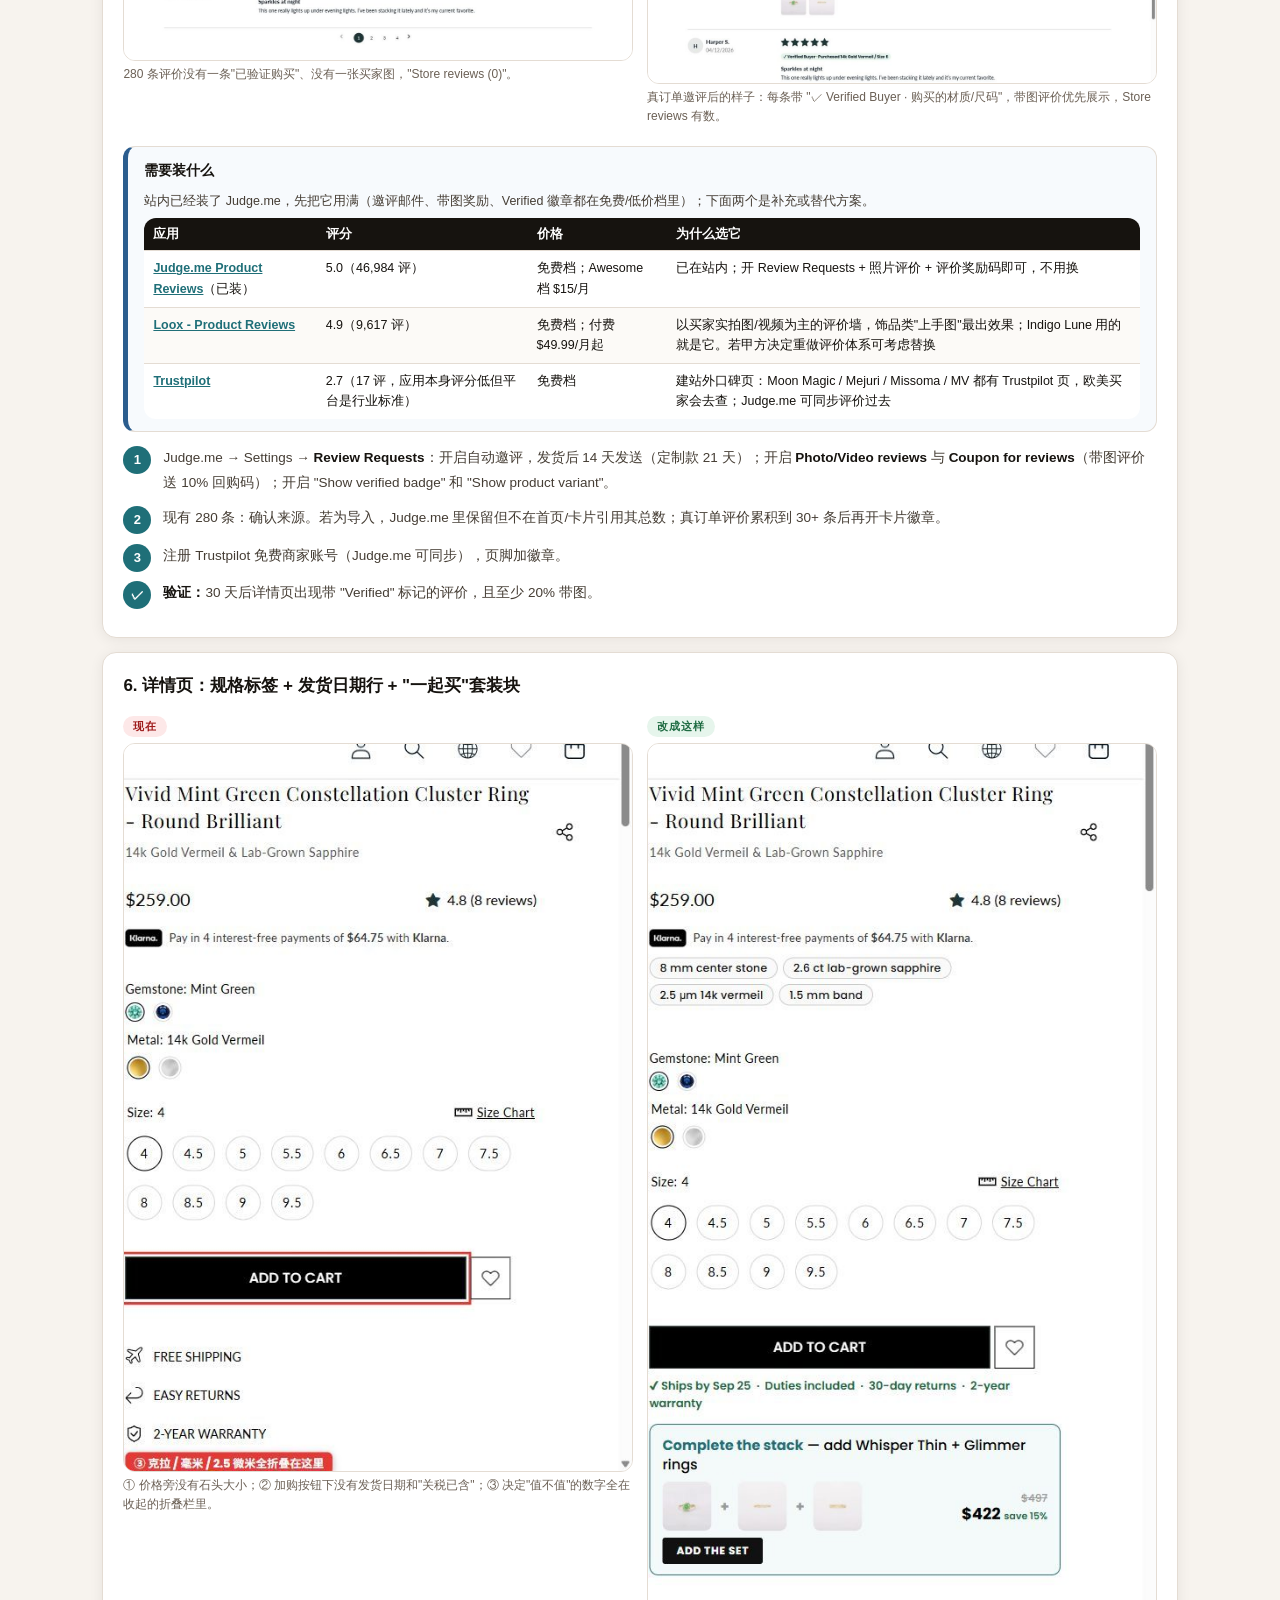
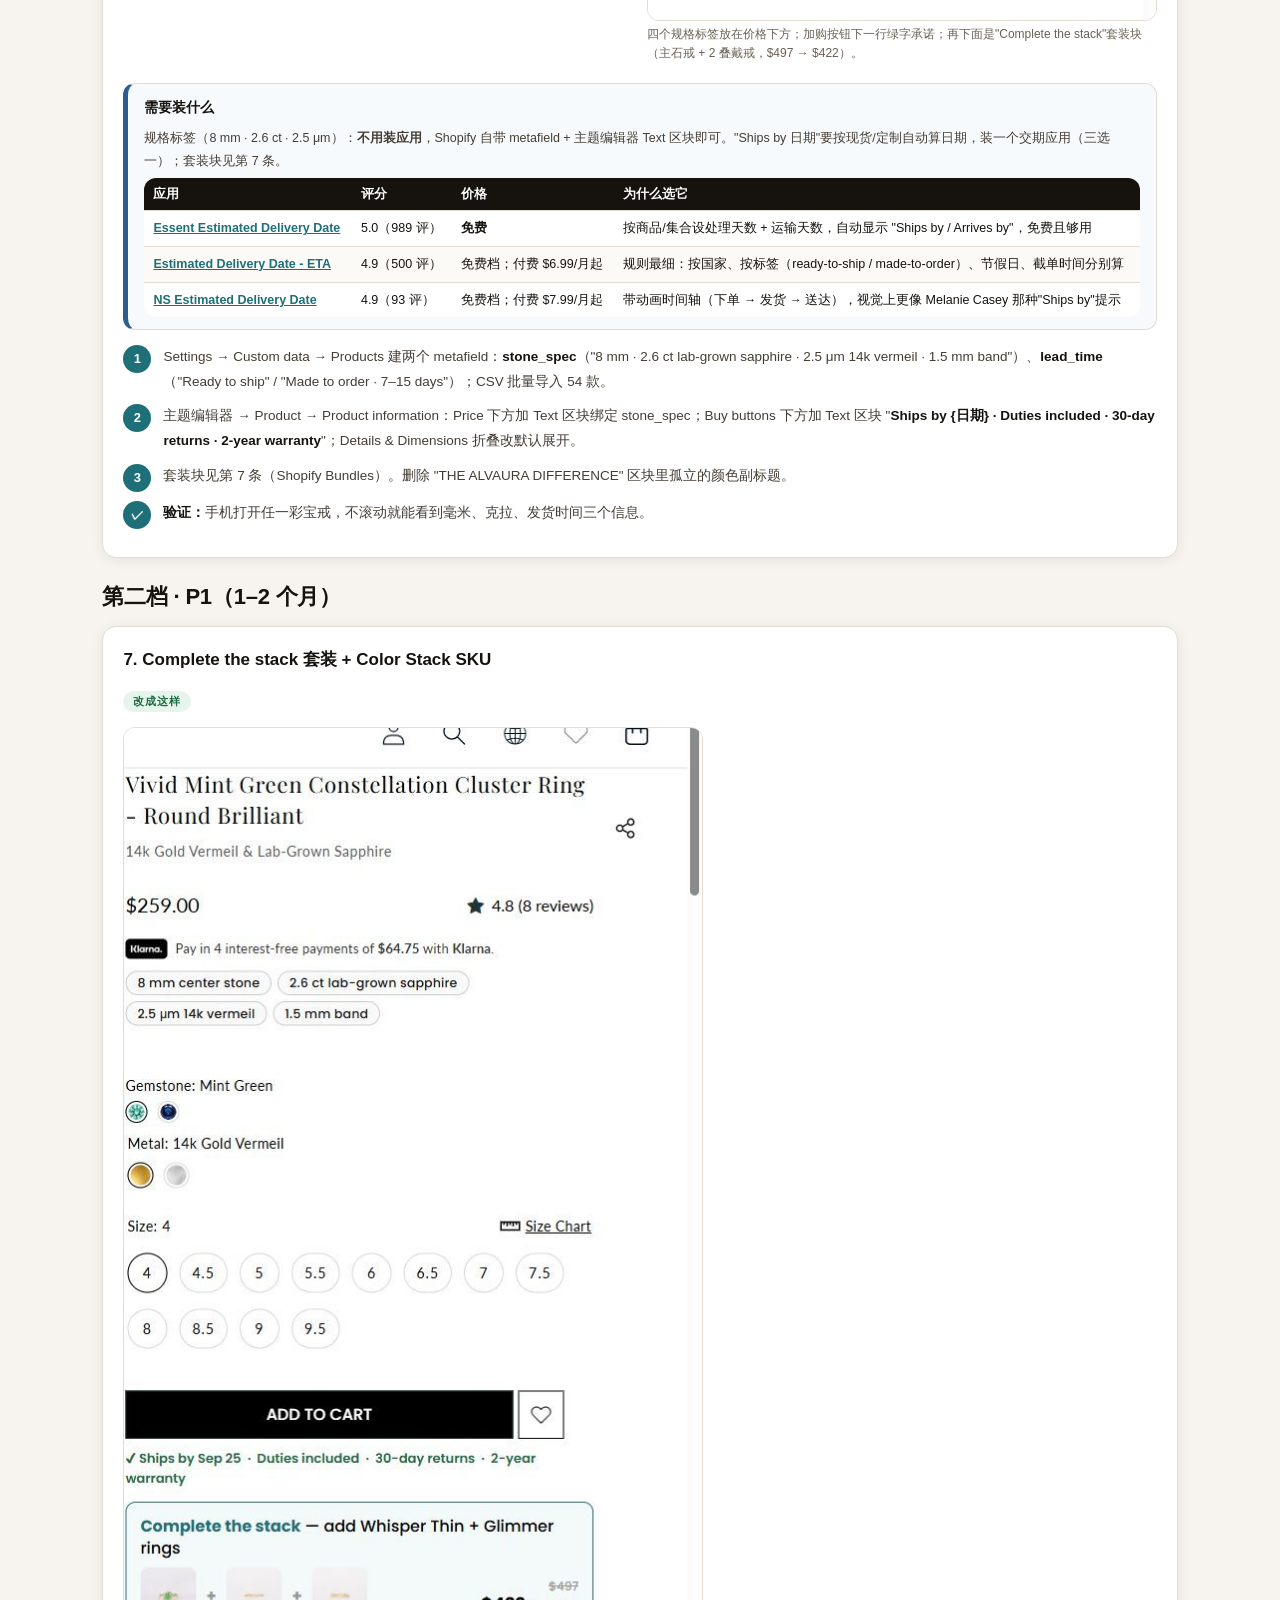
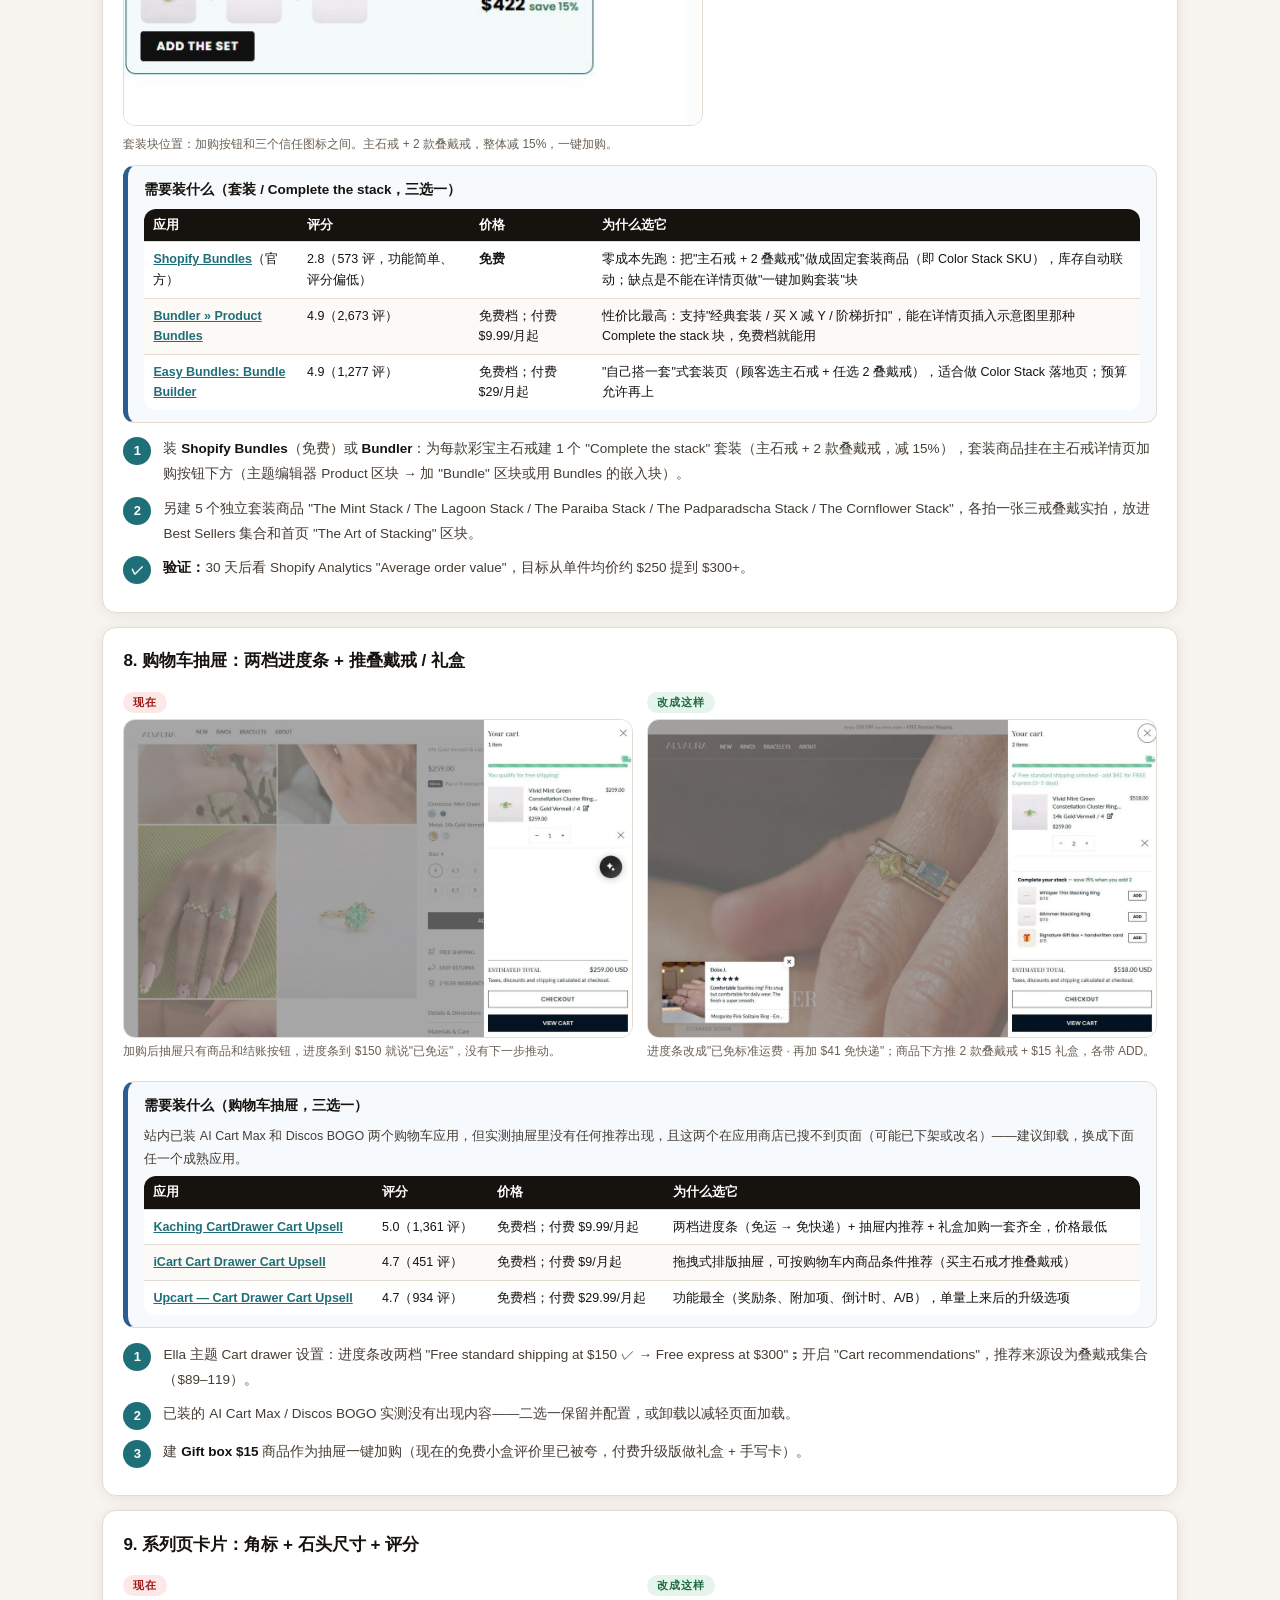
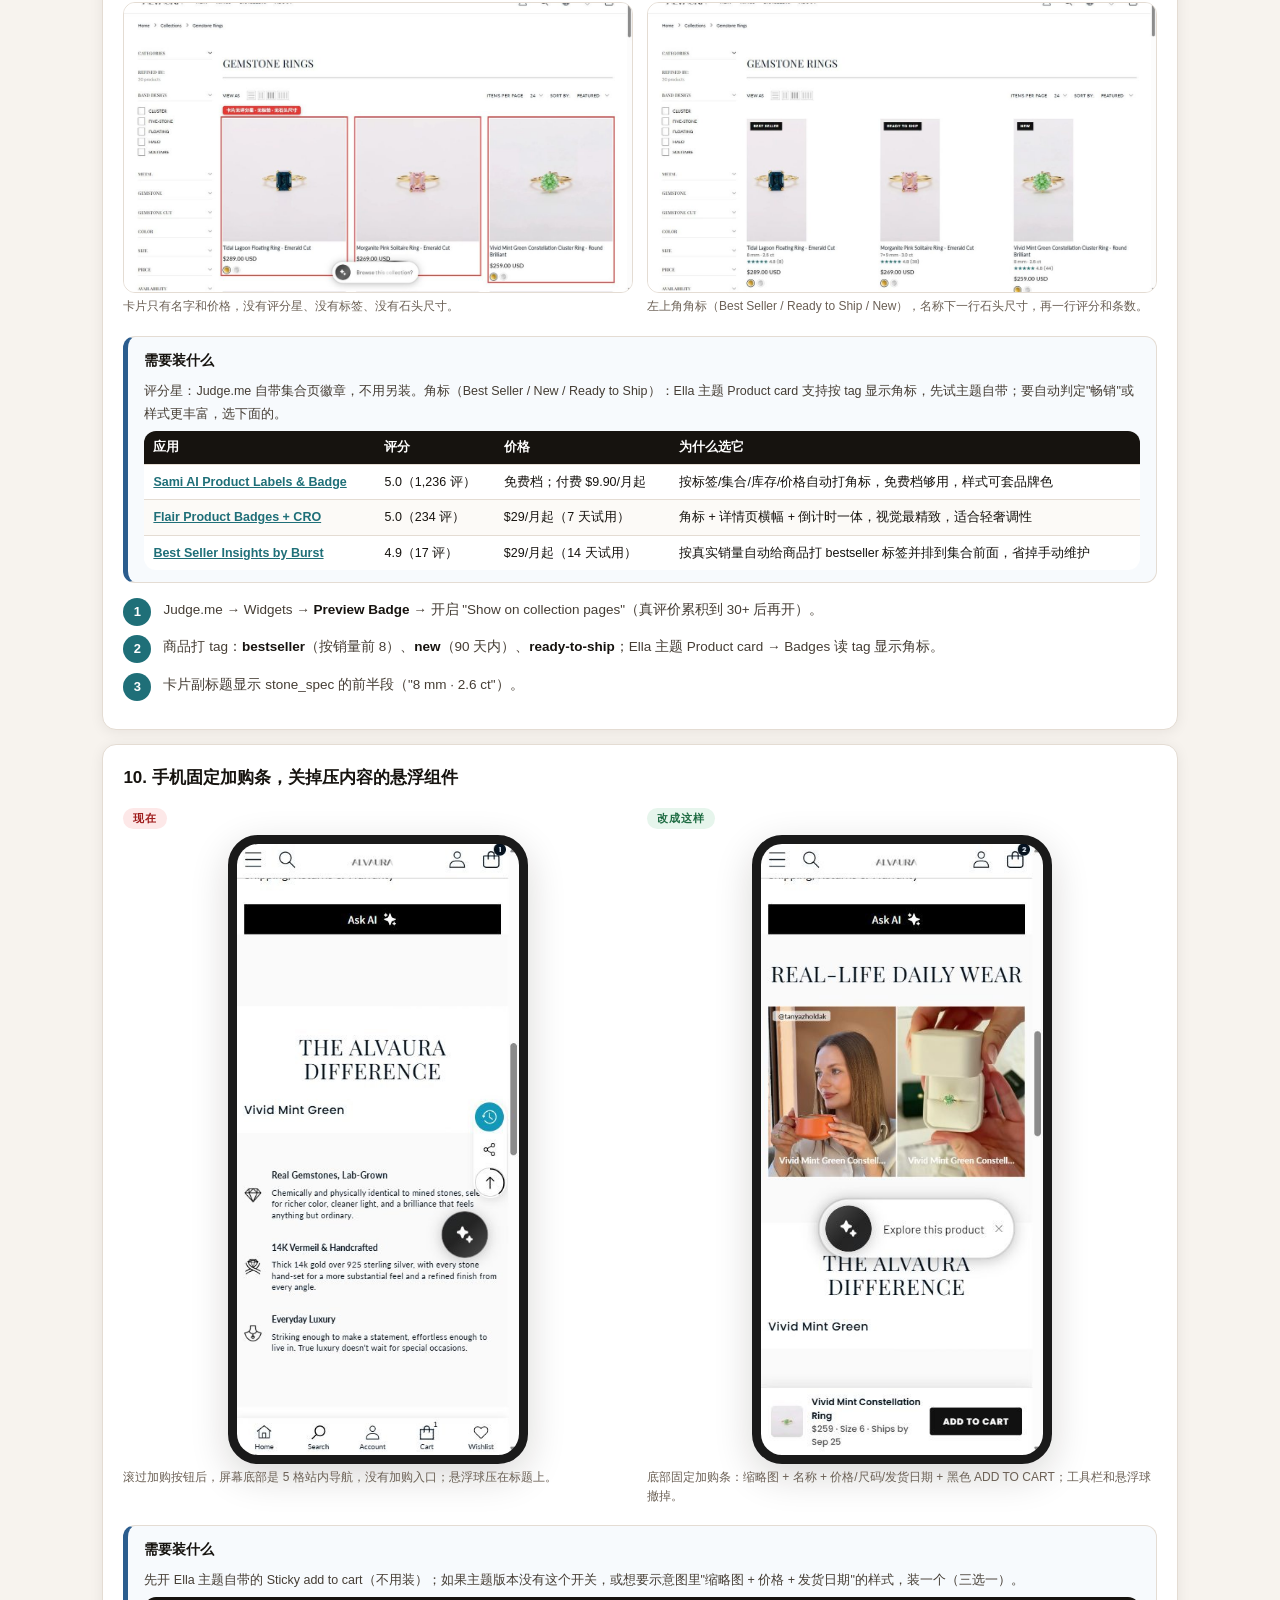
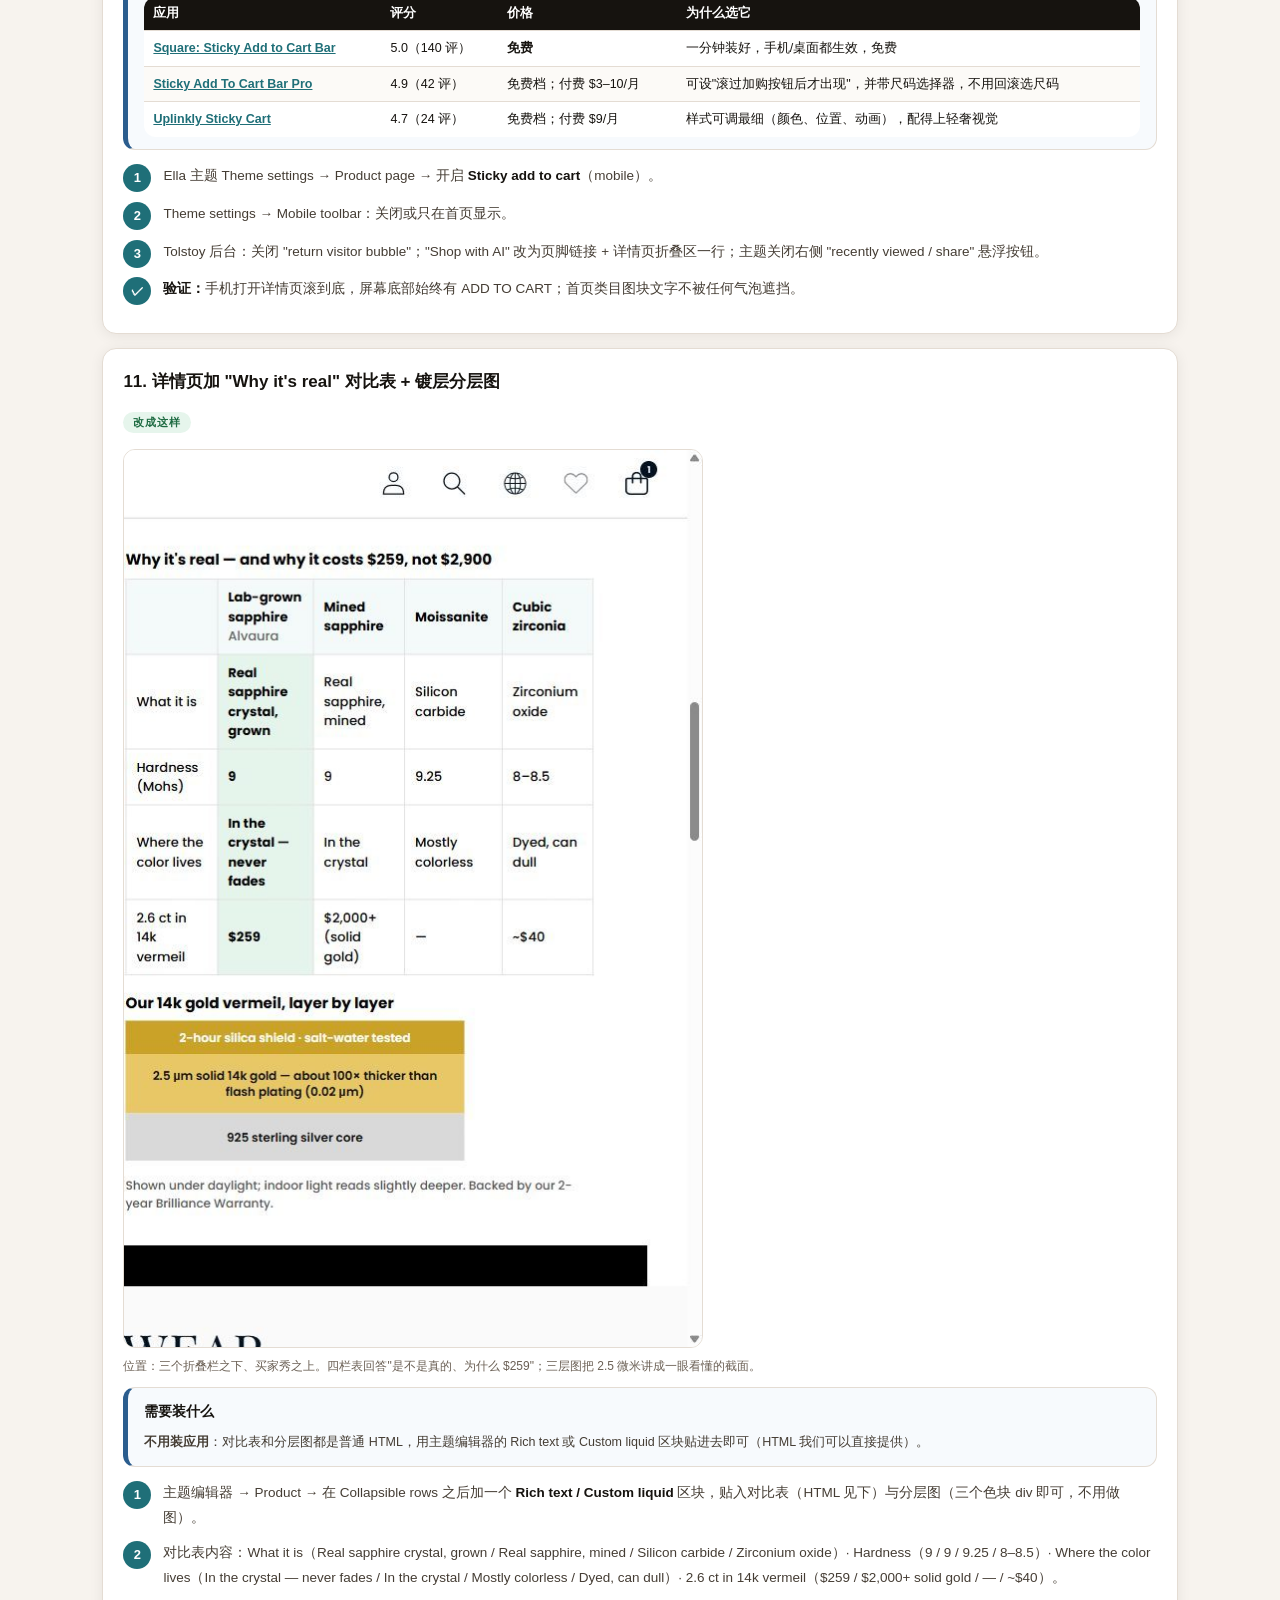
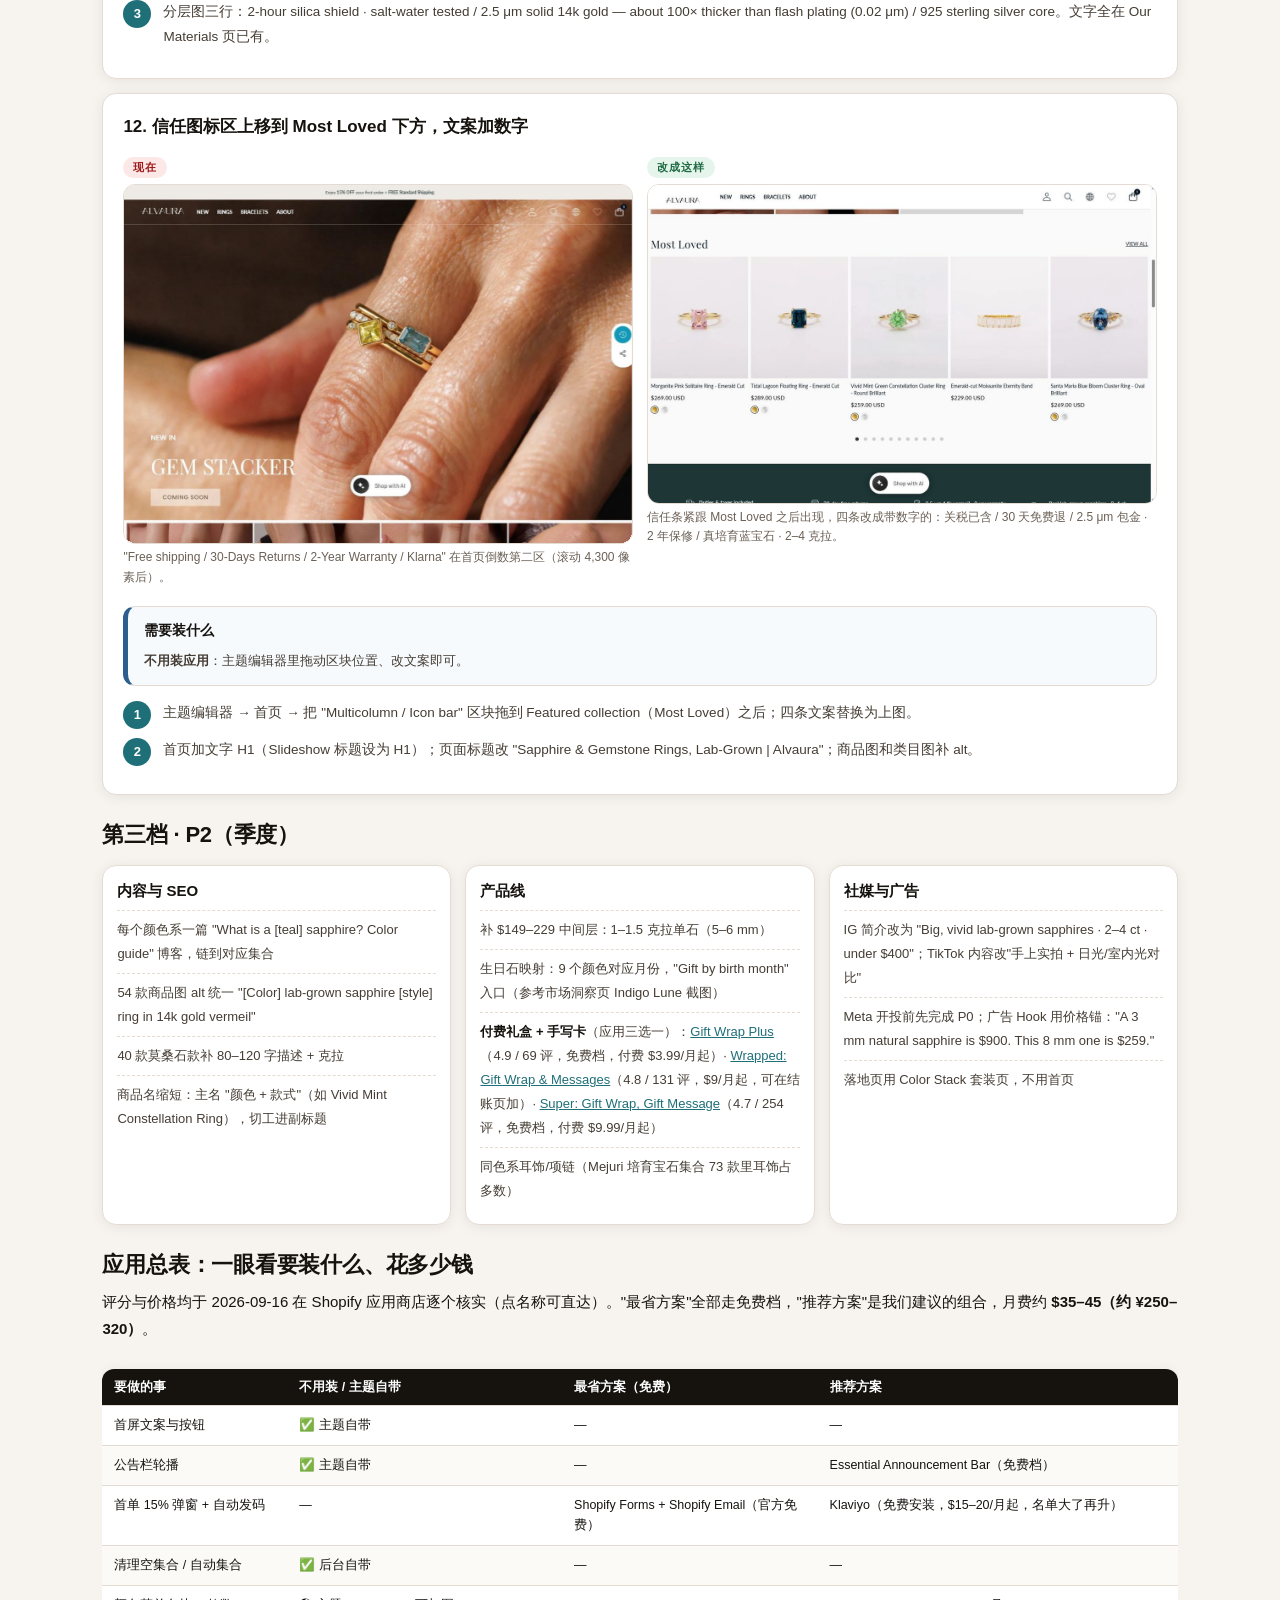
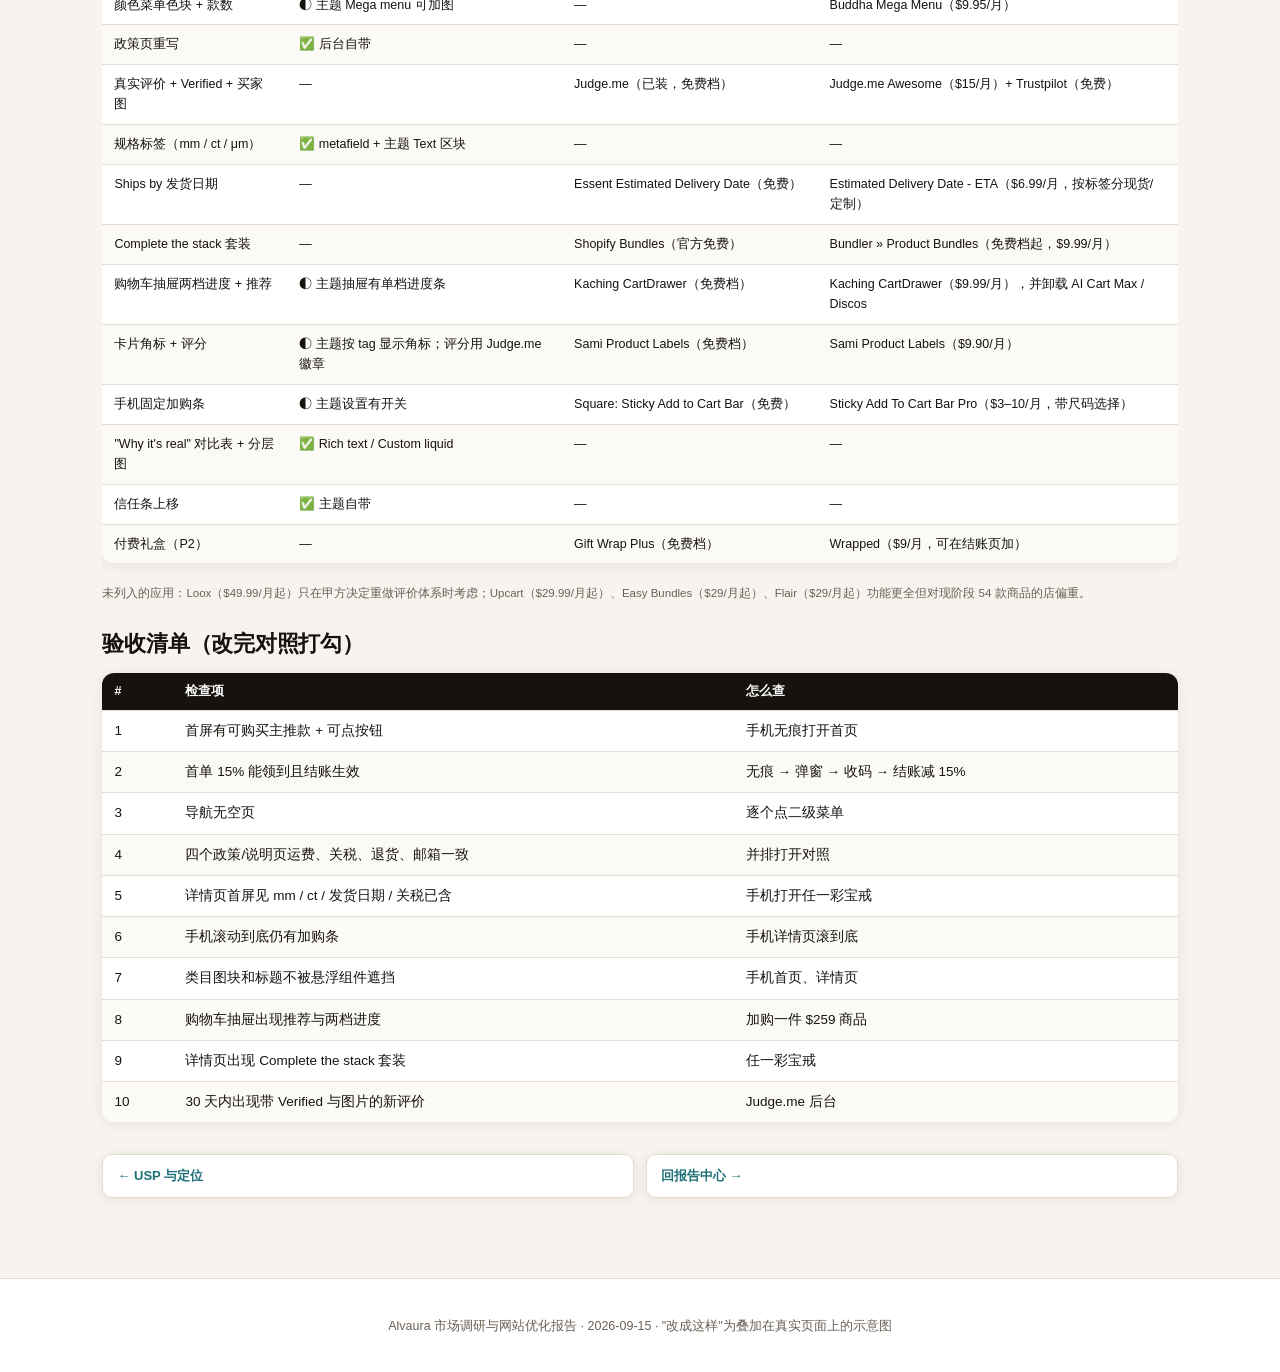
==== commit 56e6e1c3: "feat(ads): 竞品 Meta 广告素材拆解报告页 ads.html 五家竞品 732 条被市场验证过的广告（383 视频 + 349 图片）： - 338 条视频逐条拆解（画面/口播/字幕/说" ====
--- a/action-plan.html
+++ b/action-plan.html
@@ -27,7 +27,7 @@
 <body>
 <div class="topbar"><div class="topbar-in">
   <a class="home" href="index.html">ALVAURA 报告</a><span class="sep">|</span>
-  <a href="summary.html">执行摘要</a><a href="market.html">市场洞察</a><a href="competitors.html">竞品拆解</a><a href="site-audit.html">网站诊断</a><a href="pricing.html">定价搭配</a><a href="usp.html">USP</a><a href="action-plan.html">落地指南</a>
+  <a href="summary.html">执行摘要</a><a href="market.html">市场洞察</a><a href="competitors.html">竞品拆解</a><a href="site-audit.html">网站诊断</a><a href="pricing.html">定价搭配</a><a href="usp.html">USP</a><a href="action-plan.html">落地指南</a><a href="ads.html">广告素材</a>
 </div></div>
 
 <div class="hero">
